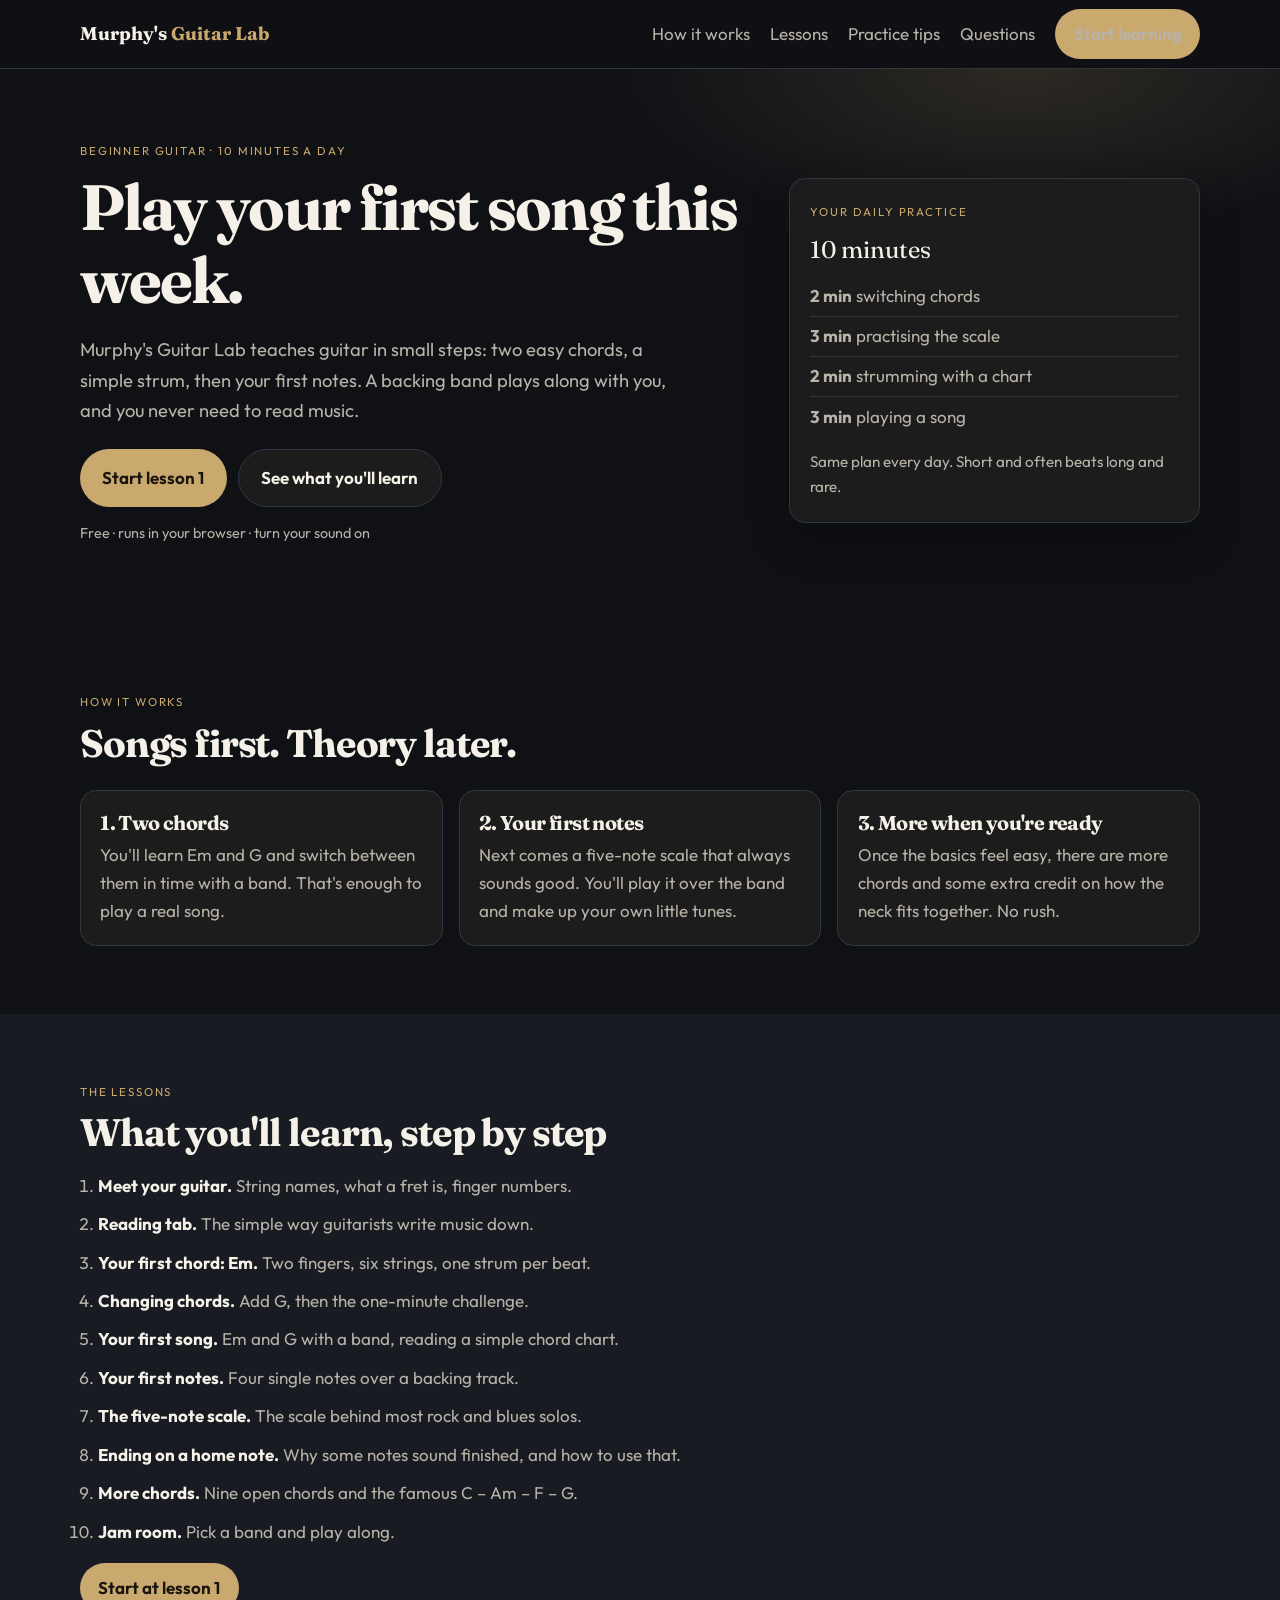
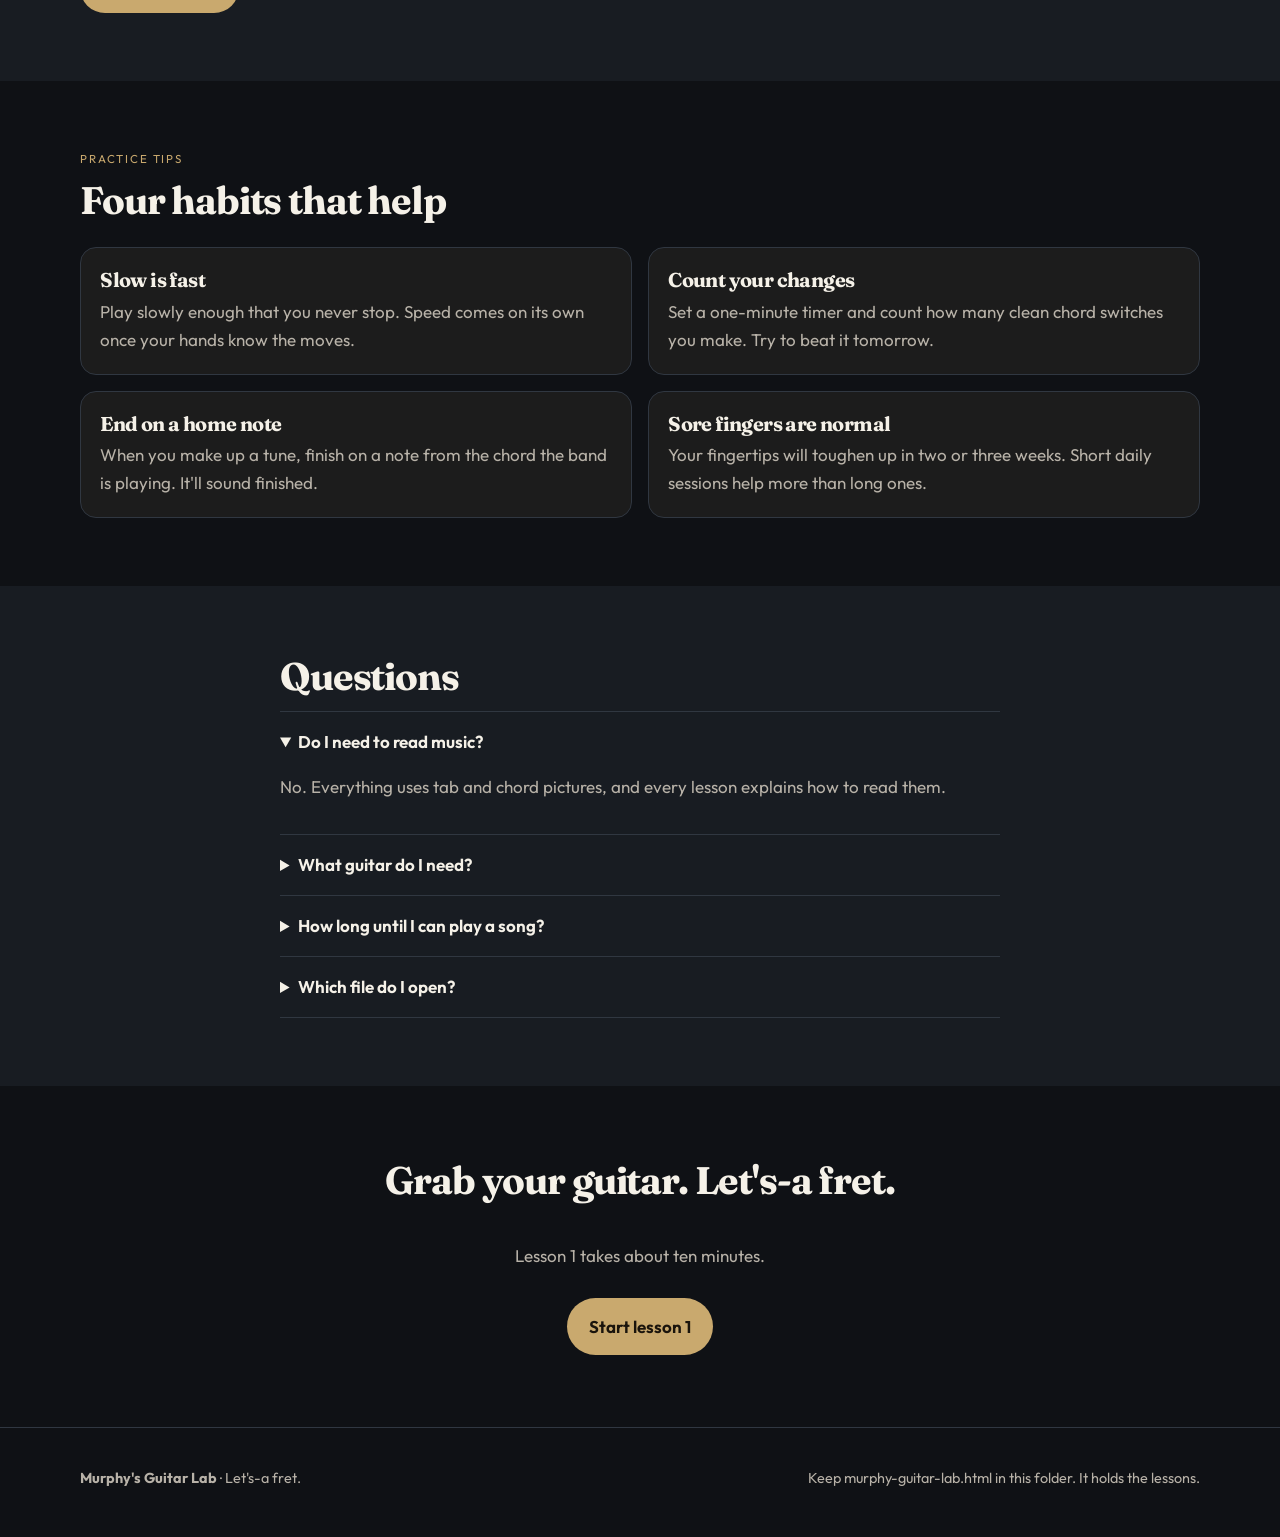
==== index.html @ 959994c8 "Rewrite lessons for beginners Plain-English lessons with steps and goals, word list, extra-credit pa" ====
<!DOCTYPE html>
<html lang="en">
<head>
  <meta charset="UTF-8">
  <meta name="viewport" content="width=device-width, initial-scale=1">
  <title>Murphy's Guitar Lab — Let's-a fret</title>
  <meta name="description" content="Beginner guitar lessons in small steps: two chords, your first song, then your first notes, with a backing band that plays along.">
  <link rel="preconnect" href="https://fonts.googleapis.com">
  <link rel="preconnect" href="https://fonts.gstatic.com" crossorigin>
  <link href="https://fonts.googleapis.com/css2?family=Fraunces:opsz,wght@9..144,560;9..144,700&family=Outfit:wght@400;520;650&display=swap" rel="stylesheet">
  <link rel="stylesheet" href="styles.css">
</head>
<body>
  <a class="skip" href="#main">Skip to content</a>
  <header class="site-header">
    <div class="wrap header-inner">
      <a class="logo" href="#top">Murphy's <span>Guitar Lab</span></a>
      <button class="nav-toggle" type="button" aria-expanded="false" aria-controls="site-nav">Menu</button>
      <nav id="site-nav" class="site-nav" aria-label="Primary">
        <a href="#method">How it works</a>
        <a href="#path">Lessons</a>
        <a href="#practice">Practice tips</a>
        <a href="#faq">Questions</a>
        <a class="btn btn-primary" href="murphy-guitar-lab.html">Start learning</a>
      </nav>
    </div>
  </header>
  <main id="main">
    <section class="hero" id="top">
      <div class="wrap hero-grid">
        <div>
          <p class="eyebrow">Beginner guitar · 10 minutes a day</p>
          <h1>Play your first song this week.</h1>
          <p class="lede">Murphy's Guitar Lab teaches guitar in small steps: two easy chords, a simple strum, then your first notes. A backing band plays along with you, and you never need to read music.</p>
          <div class="hero-actions">
            <a class="btn btn-primary btn-lg" href="murphy-guitar-lab.html">Start lesson 1</a>
            <a class="btn btn-secondary btn-lg" href="#path">See what you'll learn</a>
          </div>
          <p class="trust">Free · runs in your browser · turn your sound on</p>
        </div>
        <aside class="hero-card">
          <p class="eyebrow">Your daily practice</p>
          <p class="hero-card-title">10 minutes</p>
          <ul class="hero-list">
            <li><strong>2 min</strong> switching chords</li>
            <li><strong>3 min</strong> practising the scale</li>
            <li><strong>2 min</strong> strumming with a chart</li>
            <li><strong>3 min</strong> playing a song</li>
          </ul>
          <p>Same plan every day. Short and often beats long and rare.</p>
        </aside>
      </div>
    </section>

    <section class="section" id="method">
      <div class="wrap">
        <p class="eyebrow">How it works</p>
        <h2>Songs first. Theory later.</h2>
        <div class="cards three">
          <article class="card">
            <h3>1. Two chords</h3>
            <p>You'll learn Em and G and switch between them in time with a band. That's enough to play a real song.</p>
          </article>
          <article class="card">
            <h3>2. Your first notes</h3>
            <p>Next comes a five-note scale that always sounds good. You'll play it over the band and make up your own little tunes.</p>
          </article>
          <article class="card">
            <h3>3. More when you're ready</h3>
            <p>Once the basics feel easy, there are more chords and some extra credit on how the neck fits together. No rush.</p>
          </article>
        </div>
      </div>
    </section>

    <section class="section section-alt" id="path">
      <div class="wrap">
        <p class="eyebrow">The lessons</p>
        <h2>What you'll learn, step by step</h2>
        <ol class="track">
          <li><strong>Meet your guitar.</strong> String names, what a fret is, finger numbers.</li>
          <li><strong>Reading tab.</strong> The simple way guitarists write music down.</li>
          <li><strong>Your first chord: Em.</strong> Two fingers, six strings, one strum per beat.</li>
          <li><strong>Changing chords.</strong> Add G, then the one-minute challenge.</li>
          <li><strong>Your first song.</strong> Em and G with a band, reading a simple chord chart.</li>
          <li><strong>Your first notes.</strong> Four single notes over a backing track.</li>
          <li><strong>The five-note scale.</strong> The scale behind most rock and blues solos.</li>
          <li><strong>Ending on a home note.</strong> Why some notes sound finished, and how to use that.</li>
          <li><strong>More chords.</strong> Nine open chords and the famous C – Am – F – G.</li>
          <li><strong>Jam room.</strong> Pick a band and play along.</li>
        </ol>
        <a class="btn btn-primary" href="murphy-guitar-lab.html">Start at lesson 1</a>
      </div>
    </section>

    <section class="section" id="practice">
      <div class="wrap">
        <p class="eyebrow">Practice tips</p>
        <h2>Four habits that help</h2>
        <div class="cards two">
          <article class="card">
            <h3>Slow is fast</h3>
            <p>Play slowly enough that you never stop. Speed comes on its own once your hands know the moves.</p>
          </article>
          <article class="card">
            <h3>Count your changes</h3>
            <p>Set a one-minute timer and count how many clean chord switches you make. Try to beat it tomorrow.</p>
          </article>
          <article class="card">
            <h3>End on a home note</h3>
            <p>When you make up a tune, finish on a note from the chord the band is playing. It'll sound finished.</p>
          </article>
          <article class="card">
            <h3>Sore fingers are normal</h3>
            <p>Your fingertips will toughen up in two or three weeks. Short daily sessions help more than long ones.</p>
          </article>
        </div>
      </div>
    </section>

    <section class="section section-alt" id="faq">
      <div class="wrap narrow">
        <h2>Questions</h2>
        <div class="faq">
          <details open>
            <summary>Do I need to read music?</summary>
            <p>No. Everything uses tab and chord pictures, and every lesson explains how to read them.</p>
          </details>
          <details>
            <summary>What guitar do I need?</summary>
            <p>Any acoustic or electric guitar works. Just make sure it's in tune; a free tuner app on your phone is the easiest way.</p>
          </details>
          <details>
            <summary>How long until I can play a song?</summary>
            <p>Most people can play Em – G with the band (lesson 5) within a week of 10-minute practice.</p>
          </details>
          <details>
            <summary>Which file do I open?</summary>
            <p><strong>index.html</strong> is this page. <strong>murphy-guitar-lab.html</strong> has the lessons. Keep both in the same folder.</p>
          </details>
        </div>
      </div>
    </section>

    <section class="cta">
      <div class="wrap narrow cta-inner">
        <h2>Grab your guitar. Let's-a fret.</h2>
        <p>Lesson 1 takes about ten minutes.</p>
        <a class="btn btn-primary btn-lg" href="murphy-guitar-lab.html">Start lesson 1</a>
      </div>
    </section>
  </main>
  <footer class="site-footer">
    <div class="wrap footer-inner">
      <p><strong>Murphy's Guitar Lab</strong> · Let's-a fret.</p>
      <p>Keep murphy-guitar-lab.html in this folder. It holds the lessons.</p>
    </div>
  </footer>
  <script src="script.js" defer></script>
</body>
</html>
---- styles.css ----
/* Murphy's Guitar Lab — landing. Gold is reserved for action. */
:root {
  --bg: #0F1115;
  --surface: #1C1C1C;
  --surface-2: #181C22;
  --border: #303741;
  --text: #F5F1E8;
  --muted: #B8B2A8;
  --accent: #C9A96E;
  --accent-hover: #D4B67A;
  --success: #5CCB91;
  --radius: 16px;
  --wrap: 1120px;
  --font-display: Fraunces, Georgia, serif;
  --font-body: Outfit, system-ui, sans-serif;
}

*, *::before, *::after { box-sizing: border-box; }
html { scroll-behavior: smooth; }
body {
  margin: 0;
  background: var(--bg);
  color: var(--text);
  font-family: var(--font-body);
  font-size: 1.0625rem;
  line-height: 1.65;
}
img { max-width: 100%; }
.wrap { width: min(var(--wrap), calc(100% - 2rem)); margin-inline: auto; }
.narrow { width: min(720px, calc(100% - 2rem)); }

.skip {
  position: absolute; left: 1rem; top: -3rem;
  background: var(--accent); color: #1A140C; padding: .5rem 1rem; z-index: 100;
}
.skip:focus { top: 1rem; }

.site-header {
  position: sticky; top: 0; z-index: 20;
  background: color-mix(in srgb, var(--bg) 88%, transparent);
  backdrop-filter: blur(12px);
  border-bottom: 1px solid var(--border);
}
.header-inner { display: flex; align-items: center; justify-content: space-between; gap: 1rem; min-height: 4.25rem; }
.logo {
  font-family: var(--font-display); font-weight: 700; color: var(--text);
  text-decoration: none; font-size: 1.15rem;
}
.logo span { color: var(--accent); }

.site-nav { display: flex; align-items: center; gap: 1.25rem; }
.site-nav a { color: var(--muted); text-decoration: none; }
.site-nav a:hover { color: var(--text); }
.nav-toggle { display: none; }

.btn {
  display: inline-flex; align-items: center; justify-content: center;
  padding: .7rem 1.15rem; border-radius: 999px; font-weight: 650;
  text-decoration: none; border: 0; cursor: pointer;
}
.btn-primary { background: var(--accent); color: #1A140C; }
.btn-primary:hover, .btn-primary:focus-visible { background: var(--accent-hover); }
.btn-secondary { background: var(--surface); color: var(--text); border: 1px solid var(--border); }
.btn-secondary:hover { border-color: var(--accent); }
.btn-lg { padding: .9rem 1.4rem; }
:focus-visible { outline: 2px solid var(--accent); outline-offset: 3px; }

.eyebrow {
  font-size: .72rem; letter-spacing: .16em; text-transform: uppercase;
  color: var(--accent); margin: 0 0 .6rem;
}
h1, h2, h3 { font-family: var(--font-display); letter-spacing: -.03em; line-height: 1.15; }
h1 { font-size: clamp(2.4rem, 5vw, 4.1rem); margin: 0 0 .75rem; }
h2 { font-size: clamp(1.8rem, 3vw, 2.6rem); margin: 0 0 .75rem; }
h3 { font-size: 1.25rem; margin: 0 0 .4rem; }
.lede, .section-lede { color: var(--muted); font-size: 1.15rem; max-width: 38rem; }
.trust { color: var(--muted); font-size: .9rem; }

.hero {
  padding: 4.5rem 0 4rem;
  background:
    radial-gradient(700px 280px at 80% 0%, color-mix(in srgb, var(--accent) 16%, transparent), transparent 60%);
}
.hero-grid { display: grid; grid-template-columns: 1.3fr .8fr; gap: 2.5rem; align-items: center; }
.hero-actions { display: flex; flex-wrap: wrap; gap: .7rem; margin: 1.4rem 0 .8rem; }
.hero-card {
  background: var(--surface); border: 1px solid var(--border); border-radius: var(--radius);
  padding: 1.4rem 1.3rem; box-shadow: 0 18px 40px rgb(0 0 0 / .28);
}
.hero-card-title { font-family: var(--font-display); font-size: 1.5rem; margin: 0 0 .35rem; }
.hero-list { list-style: none; padding: 0; margin: .4rem 0 .8rem; color: var(--muted); }
.hero-list li { padding: .35rem 0; border-bottom: 1px solid var(--border); }
.hero-list li:last-child { border-bottom: 0; }
.hero-card p:last-child { color: var(--muted); font-size: .95rem; margin: 0; }

.section { padding: 4.25rem 0; }
.section-alt { background: var(--surface-2); }
.cards { display: grid; gap: 1rem; margin-top: 1.6rem; }
.cards.three { grid-template-columns: repeat(3, 1fr); }
.cards.two { grid-template-columns: repeat(2, 1fr); }
.card {
  background: var(--surface); border: 1px solid var(--border); border-radius: var(--radius);
  padding: 1.25rem 1.2rem;
}
.card p { color: var(--muted); margin: 0; }
.card strong { color: var(--text); }

.track { padding-left: 1.1rem; color: var(--muted); }
.track li { margin: .65rem 0; }
.track strong { color: var(--text); }

.faq details {
  border-top: 1px solid var(--border); padding: 1rem 0;
}
.faq details:last-child { border-bottom: 1px solid var(--border); }
.faq summary { cursor: pointer; font-weight: 650; }
.faq p { color: var(--muted); }

.cta { padding: 4.5rem 0; text-align: center; }
.cta-inner { display: grid; justify-items: center; gap: .7rem; }
.cta p { color: var(--muted); }

.site-footer { border-top: 1px solid var(--border); padding: 1.5rem 0 2rem; color: var(--muted); font-size: .9rem; }
.footer-inner { display: flex; justify-content: space-between; gap: 1rem; flex-wrap: wrap; }

@media (max-width: 860px) {
  .hero-grid, .cards.three, .cards.two { grid-template-columns: 1fr; }
  .nav-toggle {
    display: inline-flex; background: var(--surface); color: var(--text);
    border: 1px solid var(--border); border-radius: 999px; padding: .45rem .8rem;
  }
  .site-nav {
    display: none; position: absolute; inset: 4.25rem 1rem auto;
    background: var(--surface); border: 1px solid var(--border); border-radius: var(--radius);
    flex-direction: column; align-items: flex-start; padding: 1rem;
  }
  .site-nav.open { display: flex; }
}

@media (prefers-reduced-motion: reduce) {
  html { scroll-behavior: auto; }
  * { animation: none !important; transition: none !important; }
}
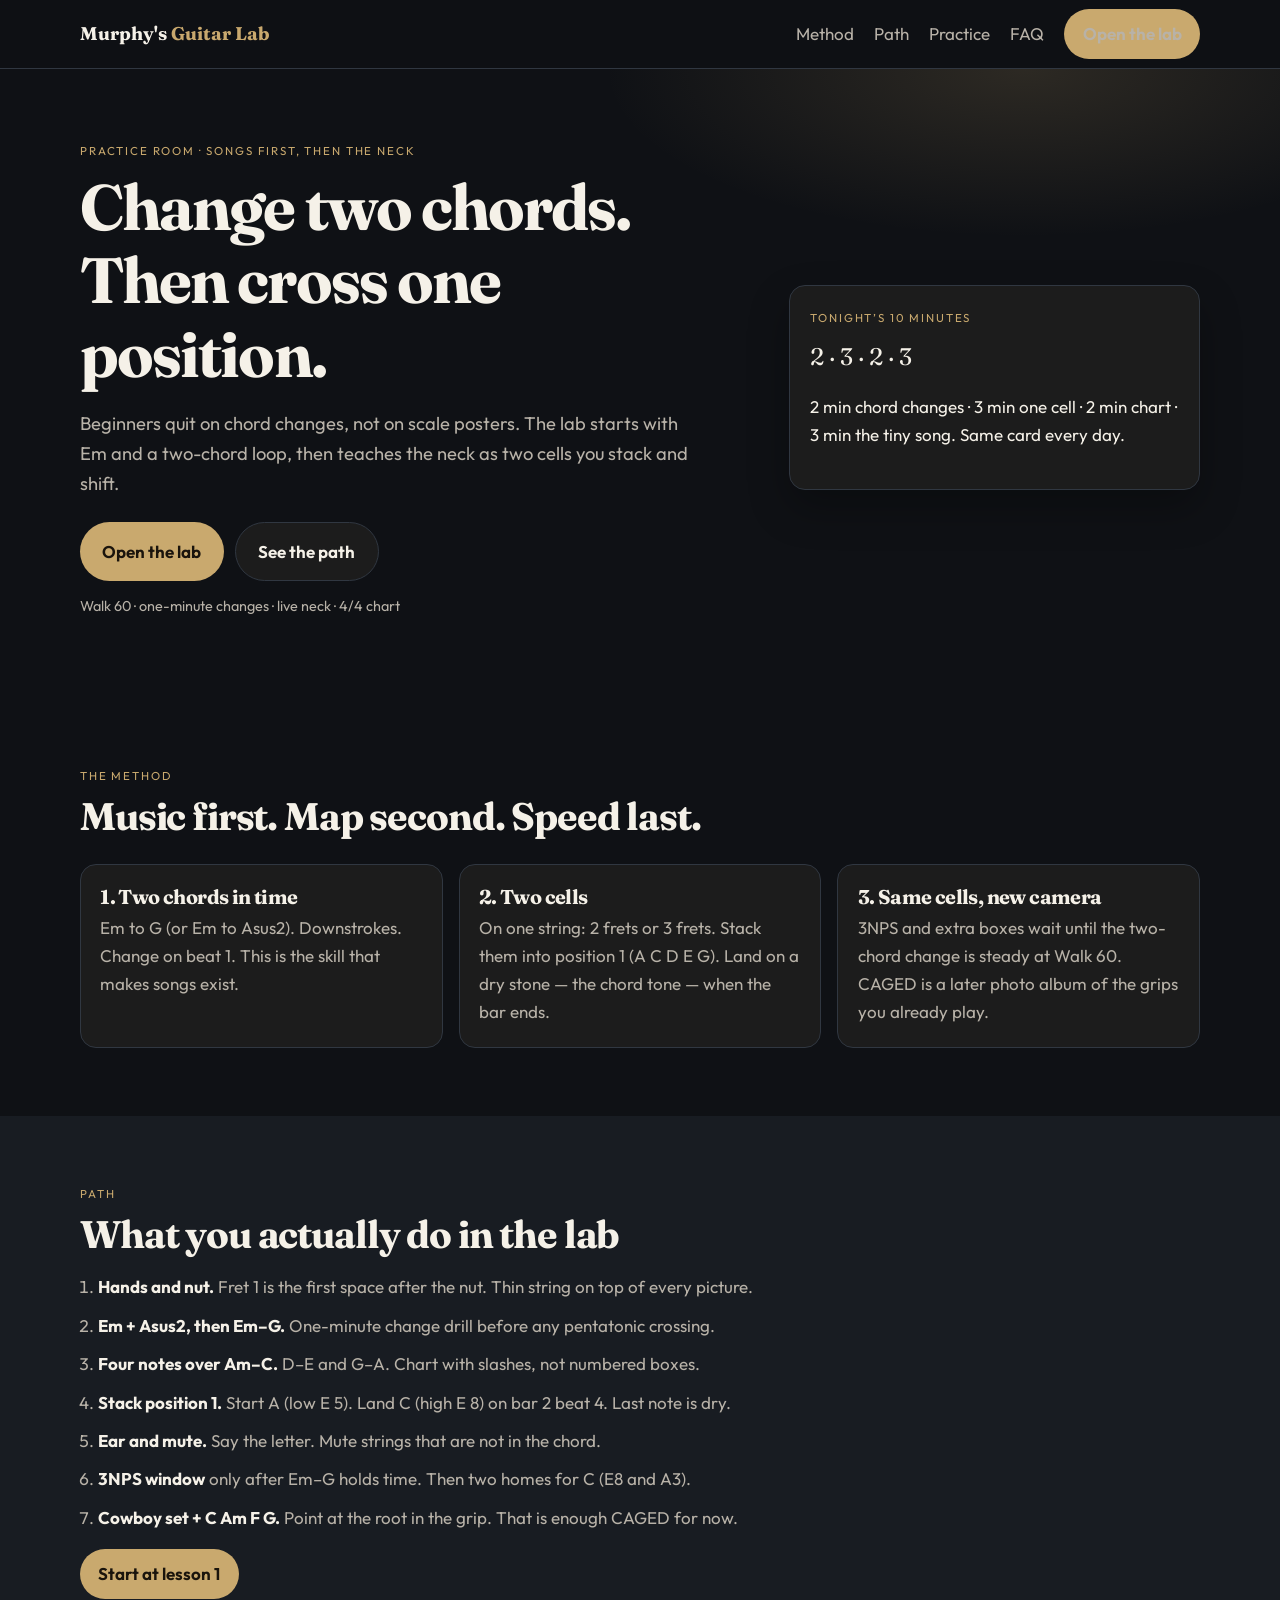
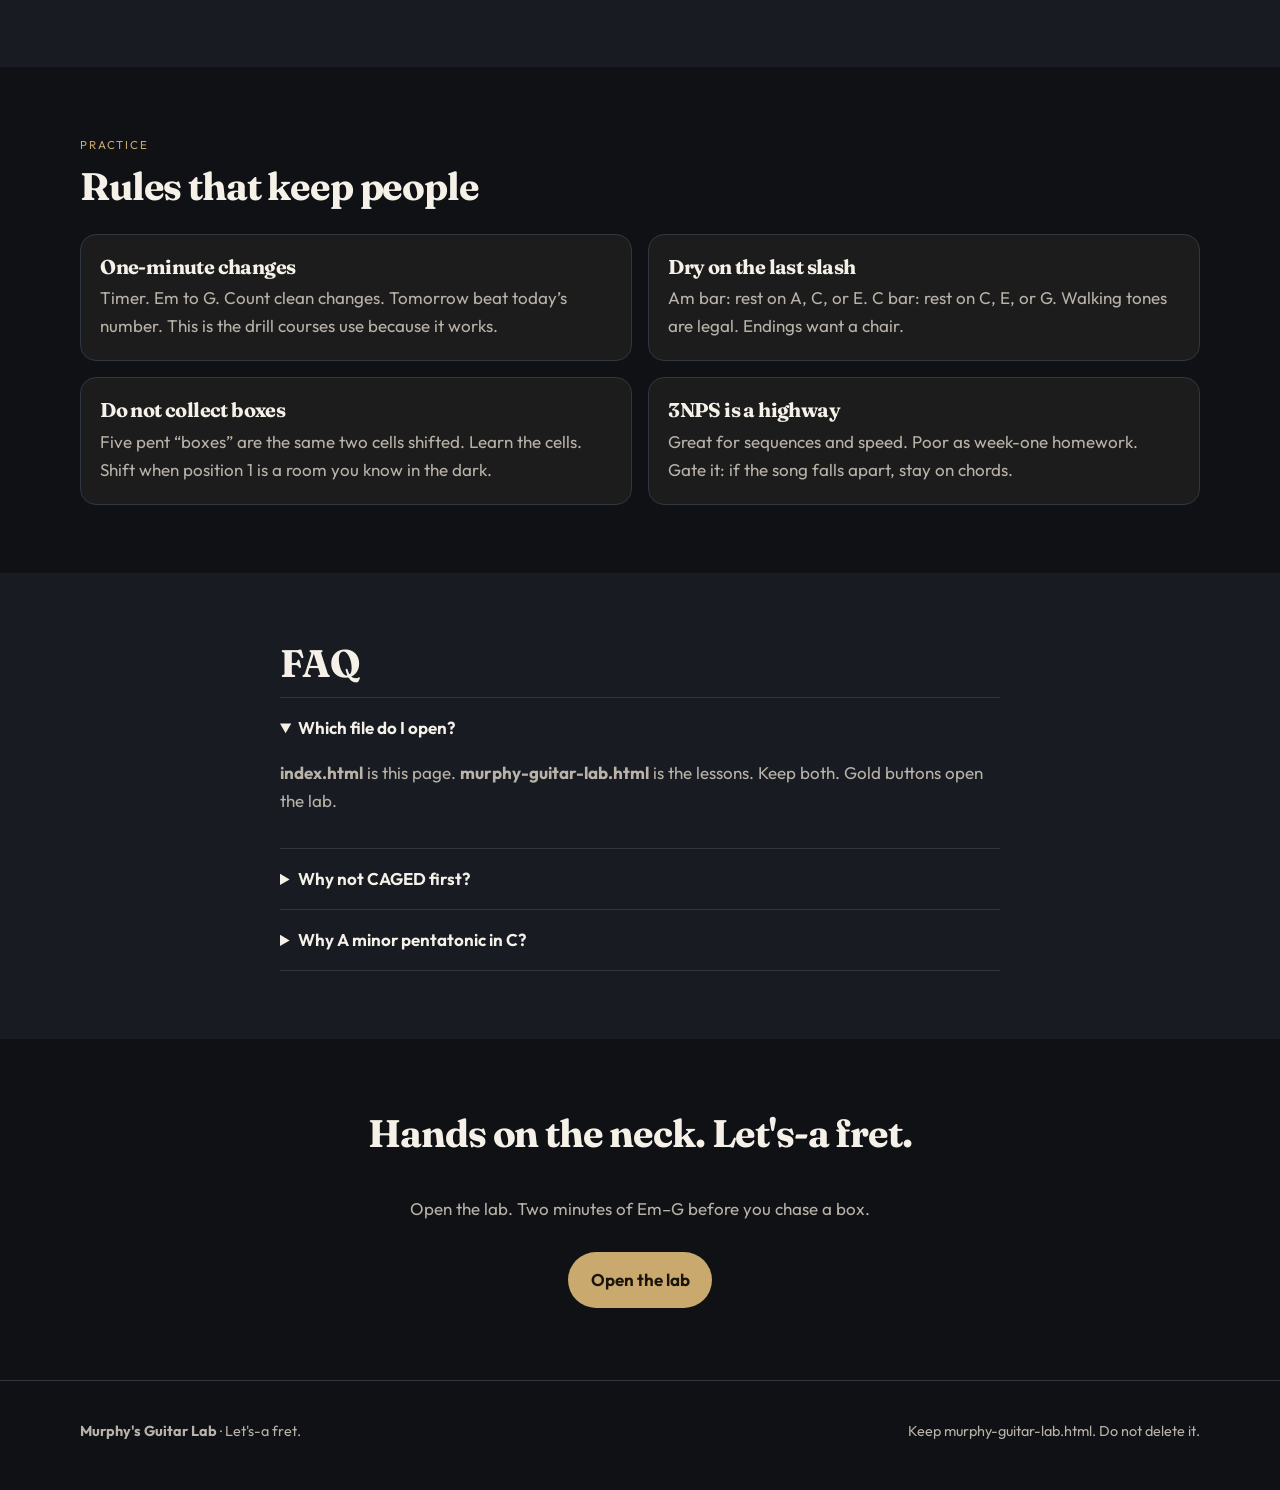
==== commit 47057032: "Original lesson (made with Grok) Co-Authored-By: Claude Opus 5.5 <noreply@anthropic.com>" ====
--- a/index.html
+++ b/index.html
@@ -4,7 +4,7 @@
   <meta charset="UTF-8">
   <meta name="viewport" content="width=device-width, initial-scale=1">
   <title>Murphy's Guitar Lab — Let's-a fret</title>
-  <meta name="description" content="Beginner guitar lessons in small steps: two chords, your first song, then your first notes, with a backing band that plays along.">
+  <meta name="description" content="Learn guitar with songs first, then cells, then the neck. Murphy's Guitar Lab.">
   <link rel="preconnect" href="https://fonts.googleapis.com">
   <link rel="preconnect" href="https://fonts.gstatic.com" crossorigin>
   <link href="https://fonts.googleapis.com/css2?family=Fraunces:opsz,wght@9..144,560;9..144,700&family=Outfit:wght@400;520;650&display=swap" rel="stylesheet">
@@ -17,11 +17,11 @@
       <a class="logo" href="#top">Murphy's <span>Guitar Lab</span></a>
       <button class="nav-toggle" type="button" aria-expanded="false" aria-controls="site-nav">Menu</button>
       <nav id="site-nav" class="site-nav" aria-label="Primary">
-        <a href="#method">How it works</a>
-        <a href="#path">Lessons</a>
-        <a href="#practice">Practice tips</a>
-        <a href="#faq">Questions</a>
-        <a class="btn btn-primary" href="murphy-guitar-lab.html">Start learning</a>
+        <a href="#method">Method</a>
+        <a href="#path">Path</a>
+        <a href="#practice">Practice</a>
+        <a href="#faq">FAQ</a>
+        <a class="btn btn-primary" href="murphy-guitar-lab.html">Open the lab</a>
       </nav>
     </div>
   </header>
@@ -29,45 +29,39 @@
     <section class="hero" id="top">
       <div class="wrap hero-grid">
         <div>
-          <p class="eyebrow">Beginner guitar · 10 minutes a day</p>
-          <h1>Play your first song this week.</h1>
-          <p class="lede">Murphy's Guitar Lab teaches guitar in small steps: two easy chords, a simple strum, then your first notes. A backing band plays along with you, and you never need to read music.</p>
+          <p class="eyebrow">Practice room · songs first, then the neck</p>
+          <h1>Change two chords. Then cross one position.</h1>
+          <p class="lede">Beginners quit on chord changes, not on scale posters. The lab starts with Em and a two-chord loop, then teaches the neck as two cells you stack and shift.</p>
           <div class="hero-actions">
-            <a class="btn btn-primary btn-lg" href="murphy-guitar-lab.html">Start lesson 1</a>
-            <a class="btn btn-secondary btn-lg" href="#path">See what you'll learn</a>
+            <a class="btn btn-primary btn-lg" href="murphy-guitar-lab.html">Open the lab</a>
+            <a class="btn btn-secondary btn-lg" href="#path">See the path</a>
           </div>
-          <p class="trust">Free · runs in your browser · turn your sound on</p>
+          <p class="trust">Walk 60 · one-minute changes · live neck · 4/4 chart</p>
         </div>
         <aside class="hero-card">
-          <p class="eyebrow">Your daily practice</p>
-          <p class="hero-card-title">10 minutes</p>
-          <ul class="hero-list">
-            <li><strong>2 min</strong> switching chords</li>
-            <li><strong>3 min</strong> practising the scale</li>
-            <li><strong>2 min</strong> strumming with a chart</li>
-            <li><strong>3 min</strong> playing a song</li>
-          </ul>
-          <p>Same plan every day. Short and often beats long and rare.</p>
+          <p class="eyebrow">Tonight’s 10 minutes</p>
+          <p class="hero-card-title">2 · 3 · 2 · 3</p>
+          <p>2 min chord changes · 3 min one cell · 2 min chart · 3 min the tiny song. Same card every day.</p>
         </aside>
       </div>
     </section>
 
     <section class="section" id="method">
       <div class="wrap">
-        <p class="eyebrow">How it works</p>
-        <h2>Songs first. Theory later.</h2>
+        <p class="eyebrow">The method</p>
+        <h2>Music first. Map second. Speed last.</h2>
         <div class="cards three">
           <article class="card">
-            <h3>1. Two chords</h3>
-            <p>You'll learn Em and G and switch between them in time with a band. That's enough to play a real song.</p>
+            <h3>1. Two chords in time</h3>
+            <p>Em to G (or Em to Asus2). Downstrokes. Change on beat 1. This is the skill that makes songs exist.</p>
           </article>
           <article class="card">
-            <h3>2. Your first notes</h3>
-            <p>Next comes a five-note scale that always sounds good. You'll play it over the band and make up your own little tunes.</p>
+            <h3>2. Two cells</h3>
+            <p>On one string: 2 frets or 3 frets. Stack them into position 1 (A C D E G). Land on a dry stone — the chord tone — when the bar ends.</p>
           </article>
           <article class="card">
-            <h3>3. More when you're ready</h3>
-            <p>Once the basics feel easy, there are more chords and some extra credit on how the neck fits together. No rush.</p>
+            <h3>3. Same cells, new camera</h3>
+            <p>3NPS and extra boxes wait until the two-chord change is steady at Walk 60. CAGED is a later photo album of the grips you already play.</p>
           </article>
         </div>
       </div>
@@ -75,19 +69,16 @@
 
     <section class="section section-alt" id="path">
       <div class="wrap">
-        <p class="eyebrow">The lessons</p>
-        <h2>What you'll learn, step by step</h2>
+        <p class="eyebrow">Path</p>
+        <h2>What you actually do in the lab</h2>
         <ol class="track">
-          <li><strong>Meet your guitar.</strong> String names, what a fret is, finger numbers.</li>
-          <li><strong>Reading tab.</strong> The simple way guitarists write music down.</li>
-          <li><strong>Your first chord: Em.</strong> Two fingers, six strings, one strum per beat.</li>
-          <li><strong>Changing chords.</strong> Add G, then the one-minute challenge.</li>
-          <li><strong>Your first song.</strong> Em and G with a band, reading a simple chord chart.</li>
-          <li><strong>Your first notes.</strong> Four single notes over a backing track.</li>
-          <li><strong>The five-note scale.</strong> The scale behind most rock and blues solos.</li>
-          <li><strong>Ending on a home note.</strong> Why some notes sound finished, and how to use that.</li>
-          <li><strong>More chords.</strong> Nine open chords and the famous C – Am – F – G.</li>
-          <li><strong>Jam room.</strong> Pick a band and play along.</li>
+          <li><strong>Hands and nut.</strong> Fret 1 is the first space after the nut. Thin string on top of every picture.</li>
+          <li><strong>Em + Asus2, then Em–G.</strong> One-minute change drill before any pentatonic crossing.</li>
+          <li><strong>Four notes over Am–C.</strong> D–E and G–A. Chart with slashes, not numbered boxes.</li>
+          <li><strong>Stack position 1.</strong> Start A (low E 5). Land C (high E 8) on bar 2 beat 4. Last note is dry.</li>
+          <li><strong>Ear and mute.</strong> Say the letter. Mute strings that are not in the chord.</li>
+          <li><strong>3NPS window</strong> only after Em–G holds time. Then two homes for C (E8 and A3).</li>
+          <li><strong>Cowboy set + C Am F G.</strong> Point at the root in the grip. That is enough CAGED for now.</li>
         </ol>
         <a class="btn btn-primary" href="murphy-guitar-lab.html">Start at lesson 1</a>
       </div>
@@ -95,24 +86,24 @@
 
     <section class="section" id="practice">
       <div class="wrap">
-        <p class="eyebrow">Practice tips</p>
-        <h2>Four habits that help</h2>
+        <p class="eyebrow">Practice</p>
+        <h2>Rules that keep people</h2>
         <div class="cards two">
           <article class="card">
-            <h3>Slow is fast</h3>
-            <p>Play slowly enough that you never stop. Speed comes on its own once your hands know the moves.</p>
+            <h3>One-minute changes</h3>
+            <p>Timer. Em to G. Count clean changes. Tomorrow beat today’s number. This is the drill courses use because it works.</p>
           </article>
           <article class="card">
-            <h3>Count your changes</h3>
-            <p>Set a one-minute timer and count how many clean chord switches you make. Try to beat it tomorrow.</p>
+            <h3>Dry on the last slash</h3>
+            <p>Am bar: rest on A, C, or E. C bar: rest on C, E, or G. Walking tones are legal. Endings want a chair.</p>
           </article>
           <article class="card">
-            <h3>End on a home note</h3>
-            <p>When you make up a tune, finish on a note from the chord the band is playing. It'll sound finished.</p>
+            <h3>Do not collect boxes</h3>
+            <p>Five pent “boxes” are the same two cells shifted. Learn the cells. Shift when position 1 is a room you know in the dark.</p>
           </article>
           <article class="card">
-            <h3>Sore fingers are normal</h3>
-            <p>Your fingertips will toughen up in two or three weeks. Short daily sessions help more than long ones.</p>
+            <h3>3NPS is a highway</h3>
+            <p>Great for sequences and speed. Poor as week-one homework. Gate it: if the song falls apart, stay on chords.</p>
           </article>
         </div>
       </div>
@@ -120,23 +111,19 @@
 
     <section class="section section-alt" id="faq">
       <div class="wrap narrow">
-        <h2>Questions</h2>
+        <h2>FAQ</h2>
         <div class="faq">
           <details open>
-            <summary>Do I need to read music?</summary>
-            <p>No. Everything uses tab and chord pictures, and every lesson explains how to read them.</p>
+            <summary>Which file do I open?</summary>
+            <p><strong>index.html</strong> is this page. <strong>murphy-guitar-lab.html</strong> is the lessons. Keep both. Gold buttons open the lab.</p>
           </details>
           <details>
-            <summary>What guitar do I need?</summary>
-            <p>Any acoustic or electric guitar works. Just make sure it's in tune; a free tuner app on your phone is the easiest way.</p>
+            <summary>Why not CAGED first?</summary>
+            <p>CAGED is five photos of chords. You need two chords in time first. We point at roots inside cowboy grips, then hang the full album later.</p>
           </details>
           <details>
-            <summary>How long until I can play a song?</summary>
-            <p>Most people can play Em – G with the band (lesson 5) within a week of 10-minute practice.</p>
-          </details>
-          <details>
-            <summary>Which file do I open?</summary>
-            <p><strong>index.html</strong> is this page. <strong>murphy-guitar-lab.html</strong> has the lessons. Keep both in the same folder.</p>
+            <summary>Why A minor pentatonic in C?</summary>
+            <p>Same five letters as C major pentatonic. No sharps. One stack, two names.</p>
           </details>
         </div>
       </div>
@@ -144,16 +131,16 @@
 
     <section class="cta">
       <div class="wrap narrow cta-inner">
-        <h2>Grab your guitar. Let's-a fret.</h2>
-        <p>Lesson 1 takes about ten minutes.</p>
-        <a class="btn btn-primary btn-lg" href="murphy-guitar-lab.html">Start lesson 1</a>
+        <h2>Hands on the neck. Let's-a fret.</h2>
+        <p>Open the lab. Two minutes of Em–G before you chase a box.</p>
+        <a class="btn btn-primary btn-lg" href="murphy-guitar-lab.html">Open the lab</a>
       </div>
     </section>
   </main>
   <footer class="site-footer">
     <div class="wrap footer-inner">
       <p><strong>Murphy's Guitar Lab</strong> · Let's-a fret.</p>
-      <p>Keep murphy-guitar-lab.html in this folder. It holds the lessons.</p>
+      <p>Keep murphy-guitar-lab.html. Do not delete it.</p>
     </div>
   </footer>
   <script src="script.js" defer></script>
--- a/styles.css
+++ b/styles.css
@@ -88,10 +88,6 @@
   padding: 1.4rem 1.3rem; box-shadow: 0 18px 40px rgb(0 0 0 / .28);
 }
 .hero-card-title { font-family: var(--font-display); font-size: 1.5rem; margin: 0 0 .35rem; }
-.hero-list { list-style: none; padding: 0; margin: .4rem 0 .8rem; color: var(--muted); }
-.hero-list li { padding: .35rem 0; border-bottom: 1px solid var(--border); }
-.hero-list li:last-child { border-bottom: 0; }
-.hero-card p:last-child { color: var(--muted); font-size: .95rem; margin: 0; }
 
 .section { padding: 4.25rem 0; }
 .section-alt { background: var(--surface-2); }
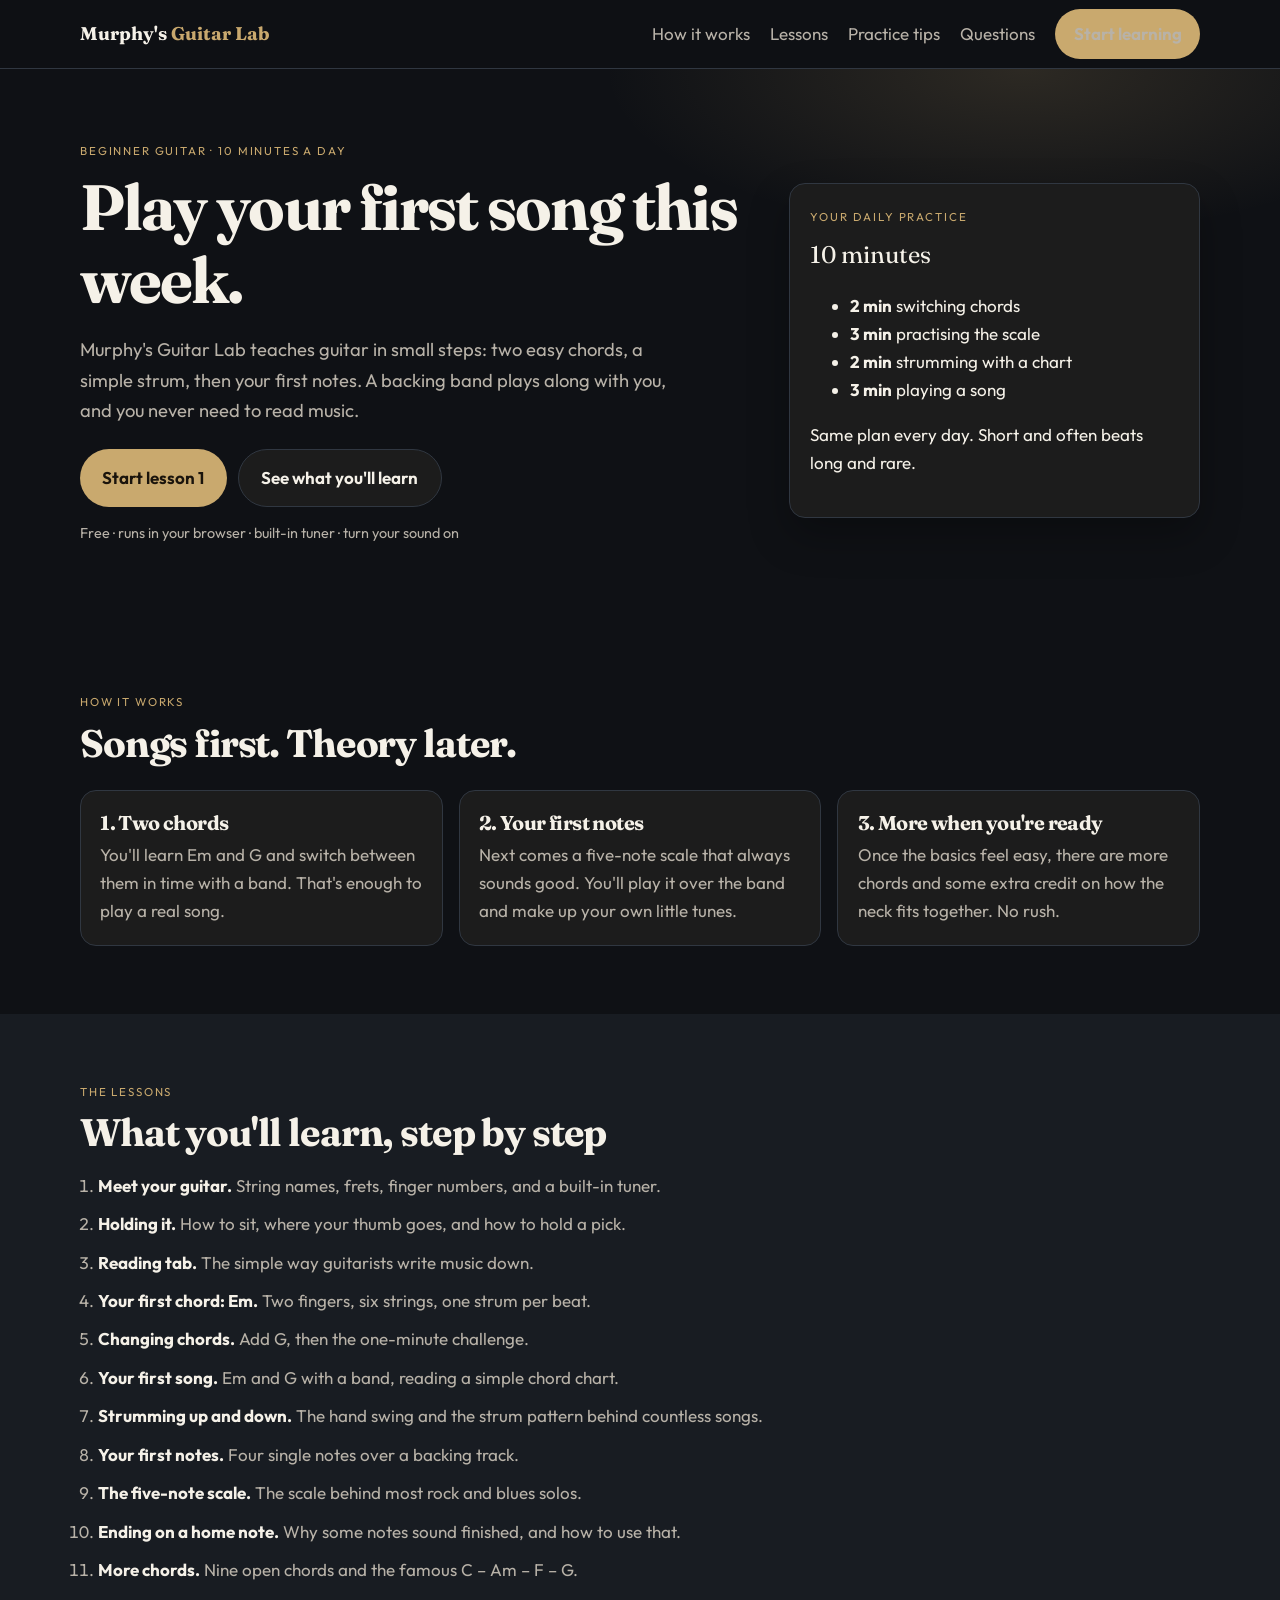
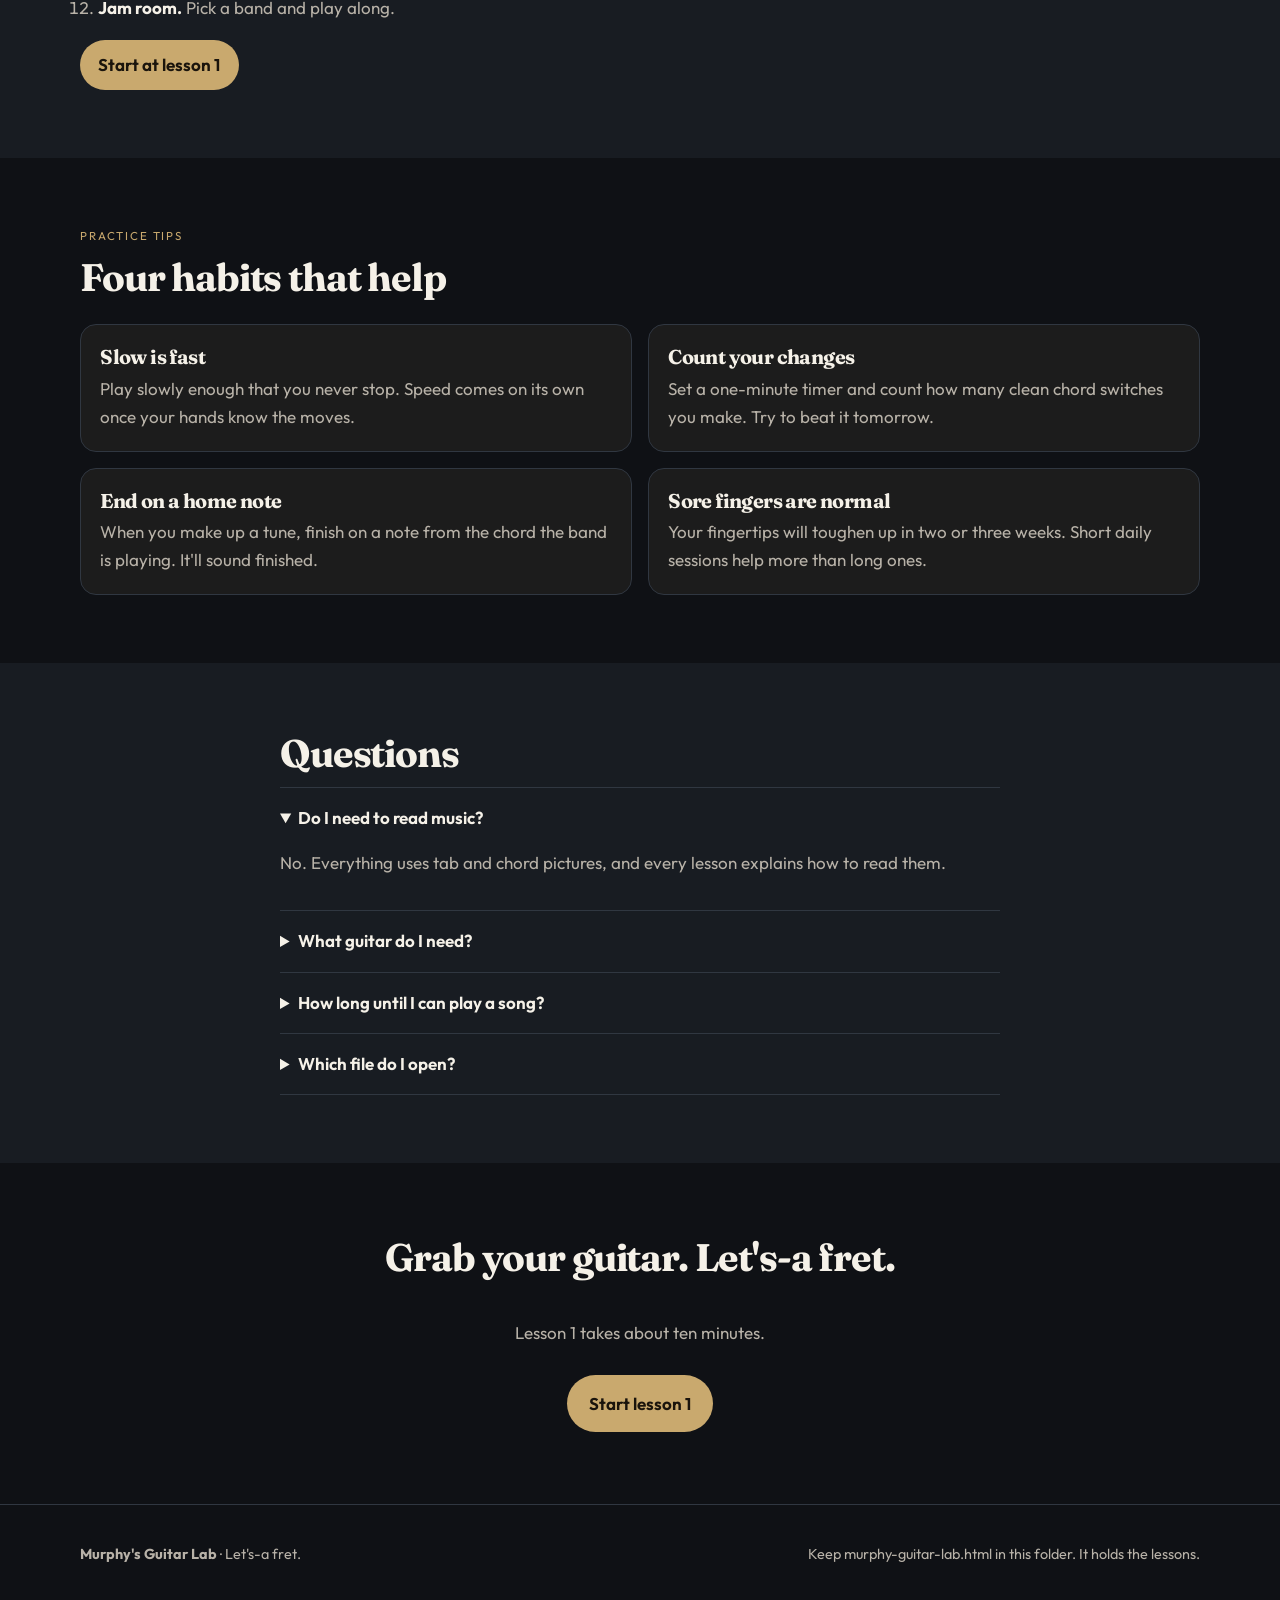
==== commit d195fb62: "Add guitar sound, tuner, holding and strumming lessons - Plucked-string (Karplus-Strong) sound repla" ====
--- a/index.html
+++ b/index.html
@@ -4,7 +4,7 @@
   <meta charset="UTF-8">
   <meta name="viewport" content="width=device-width, initial-scale=1">
   <title>Murphy's Guitar Lab — Let's-a fret</title>
-  <meta name="description" content="Learn guitar with songs first, then cells, then the neck. Murphy's Guitar Lab.">
+  <meta name="description" content="Beginner guitar lessons in small steps: two chords, your first song, then your first notes, with a backing band that plays along.">
   <link rel="preconnect" href="https://fonts.googleapis.com">
   <link rel="preconnect" href="https://fonts.gstatic.com" crossorigin>
   <link href="https://fonts.googleapis.com/css2?family=Fraunces:opsz,wght@9..144,560;9..144,700&family=Outfit:wght@400;520;650&display=swap" rel="stylesheet">
@@ -17,11 +17,11 @@
       <a class="logo" href="#top">Murphy's <span>Guitar Lab</span></a>
       <button class="nav-toggle" type="button" aria-expanded="false" aria-controls="site-nav">Menu</button>
       <nav id="site-nav" class="site-nav" aria-label="Primary">
-        <a href="#method">Method</a>
-        <a href="#path">Path</a>
-        <a href="#practice">Practice</a>
-        <a href="#faq">FAQ</a>
-        <a class="btn btn-primary" href="murphy-guitar-lab.html">Open the lab</a>
+        <a href="#method">How it works</a>
+        <a href="#path">Lessons</a>
+        <a href="#practice">Practice tips</a>
+        <a href="#faq">Questions</a>
+        <a class="btn btn-primary" href="murphy-guitar-lab.html">Start learning</a>
       </nav>
     </div>
   </header>
@@ -29,39 +29,45 @@
     <section class="hero" id="top">
       <div class="wrap hero-grid">
         <div>
-          <p class="eyebrow">Practice room · songs first, then the neck</p>
-          <h1>Change two chords. Then cross one position.</h1>
-          <p class="lede">Beginners quit on chord changes, not on scale posters. The lab starts with Em and a two-chord loop, then teaches the neck as two cells you stack and shift.</p>
+          <p class="eyebrow">Beginner guitar · 10 minutes a day</p>
+          <h1>Play your first song this week.</h1>
+          <p class="lede">Murphy's Guitar Lab teaches guitar in small steps: two easy chords, a simple strum, then your first notes. A backing band plays along with you, and you never need to read music.</p>
           <div class="hero-actions">
-            <a class="btn btn-primary btn-lg" href="murphy-guitar-lab.html">Open the lab</a>
-            <a class="btn btn-secondary btn-lg" href="#path">See the path</a>
+            <a class="btn btn-primary btn-lg" href="murphy-guitar-lab.html">Start lesson 1</a>
+            <a class="btn btn-secondary btn-lg" href="#path">See what you'll learn</a>
           </div>
-          <p class="trust">Walk 60 · one-minute changes · live neck · 4/4 chart</p>
+          <p class="trust">Free · runs in your browser · built-in tuner · turn your sound on</p>
         </div>
         <aside class="hero-card">
-          <p class="eyebrow">Tonight’s 10 minutes</p>
-          <p class="hero-card-title">2 · 3 · 2 · 3</p>
-          <p>2 min chord changes · 3 min one cell · 2 min chart · 3 min the tiny song. Same card every day.</p>
+          <p class="eyebrow">Your daily practice</p>
+          <p class="hero-card-title">10 minutes</p>
+          <ul class="hero-list">
+            <li><strong>2 min</strong> switching chords</li>
+            <li><strong>3 min</strong> practising the scale</li>
+            <li><strong>2 min</strong> strumming with a chart</li>
+            <li><strong>3 min</strong> playing a song</li>
+          </ul>
+          <p>Same plan every day. Short and often beats long and rare.</p>
         </aside>
       </div>
     </section>
 
     <section class="section" id="method">
       <div class="wrap">
-        <p class="eyebrow">The method</p>
-        <h2>Music first. Map second. Speed last.</h2>
+        <p class="eyebrow">How it works</p>
+        <h2>Songs first. Theory later.</h2>
         <div class="cards three">
           <article class="card">
-            <h3>1. Two chords in time</h3>
-            <p>Em to G (or Em to Asus2). Downstrokes. Change on beat 1. This is the skill that makes songs exist.</p>
+            <h3>1. Two chords</h3>
+            <p>You'll learn Em and G and switch between them in time with a band. That's enough to play a real song.</p>
           </article>
           <article class="card">
-            <h3>2. Two cells</h3>
-            <p>On one string: 2 frets or 3 frets. Stack them into position 1 (A C D E G). Land on a dry stone — the chord tone — when the bar ends.</p>
+            <h3>2. Your first notes</h3>
+            <p>Next comes a five-note scale that always sounds good. You'll play it over the band and make up your own little tunes.</p>
           </article>
           <article class="card">
-            <h3>3. Same cells, new camera</h3>
-            <p>3NPS and extra boxes wait until the two-chord change is steady at Walk 60. CAGED is a later photo album of the grips you already play.</p>
+            <h3>3. More when you're ready</h3>
+            <p>Once the basics feel easy, there are more chords and some extra credit on how the neck fits together. No rush.</p>
           </article>
         </div>
       </div>
@@ -69,16 +75,21 @@
 
     <section class="section section-alt" id="path">
       <div class="wrap">
-        <p class="eyebrow">Path</p>
-        <h2>What you actually do in the lab</h2>
+        <p class="eyebrow">The lessons</p>
+        <h2>What you'll learn, step by step</h2>
         <ol class="track">
-          <li><strong>Hands and nut.</strong> Fret 1 is the first space after the nut. Thin string on top of every picture.</li>
-          <li><strong>Em + Asus2, then Em–G.</strong> One-minute change drill before any pentatonic crossing.</li>
-          <li><strong>Four notes over Am–C.</strong> D–E and G–A. Chart with slashes, not numbered boxes.</li>
-          <li><strong>Stack position 1.</strong> Start A (low E 5). Land C (high E 8) on bar 2 beat 4. Last note is dry.</li>
-          <li><strong>Ear and mute.</strong> Say the letter. Mute strings that are not in the chord.</li>
-          <li><strong>3NPS window</strong> only after Em–G holds time. Then two homes for C (E8 and A3).</li>
-          <li><strong>Cowboy set + C Am F G.</strong> Point at the root in the grip. That is enough CAGED for now.</li>
+          <li><strong>Meet your guitar.</strong> String names, frets, finger numbers, and a built-in tuner.</li>
+          <li><strong>Holding it.</strong> How to sit, where your thumb goes, and how to hold a pick.</li>
+          <li><strong>Reading tab.</strong> The simple way guitarists write music down.</li>
+          <li><strong>Your first chord: Em.</strong> Two fingers, six strings, one strum per beat.</li>
+          <li><strong>Changing chords.</strong> Add G, then the one-minute challenge.</li>
+          <li><strong>Your first song.</strong> Em and G with a band, reading a simple chord chart.</li>
+          <li><strong>Strumming up and down.</strong> The hand swing and the strum pattern behind countless songs.</li>
+          <li><strong>Your first notes.</strong> Four single notes over a backing track.</li>
+          <li><strong>The five-note scale.</strong> The scale behind most rock and blues solos.</li>
+          <li><strong>Ending on a home note.</strong> Why some notes sound finished, and how to use that.</li>
+          <li><strong>More chords.</strong> Nine open chords and the famous C – Am – F – G.</li>
+          <li><strong>Jam room.</strong> Pick a band and play along.</li>
         </ol>
         <a class="btn btn-primary" href="murphy-guitar-lab.html">Start at lesson 1</a>
       </div>
@@ -86,24 +97,24 @@
 
     <section class="section" id="practice">
       <div class="wrap">
-        <p class="eyebrow">Practice</p>
-        <h2>Rules that keep people</h2>
+        <p class="eyebrow">Practice tips</p>
+        <h2>Four habits that help</h2>
         <div class="cards two">
           <article class="card">
-            <h3>One-minute changes</h3>
-            <p>Timer. Em to G. Count clean changes. Tomorrow beat today’s number. This is the drill courses use because it works.</p>
+            <h3>Slow is fast</h3>
+            <p>Play slowly enough that you never stop. Speed comes on its own once your hands know the moves.</p>
           </article>
           <article class="card">
-            <h3>Dry on the last slash</h3>
-            <p>Am bar: rest on A, C, or E. C bar: rest on C, E, or G. Walking tones are legal. Endings want a chair.</p>
+            <h3>Count your changes</h3>
+            <p>Set a one-minute timer and count how many clean chord switches you make. Try to beat it tomorrow.</p>
           </article>
           <article class="card">
-            <h3>Do not collect boxes</h3>
-            <p>Five pent “boxes” are the same two cells shifted. Learn the cells. Shift when position 1 is a room you know in the dark.</p>
+            <h3>End on a home note</h3>
+            <p>When you make up a tune, finish on a note from the chord the band is playing. It'll sound finished.</p>
           </article>
           <article class="card">
-            <h3>3NPS is a highway</h3>
-            <p>Great for sequences and speed. Poor as week-one homework. Gate it: if the song falls apart, stay on chords.</p>
+            <h3>Sore fingers are normal</h3>
+            <p>Your fingertips will toughen up in two or three weeks. Short daily sessions help more than long ones.</p>
           </article>
         </div>
       </div>
@@ -111,19 +122,23 @@
 
     <section class="section section-alt" id="faq">
       <div class="wrap narrow">
-        <h2>FAQ</h2>
+        <h2>Questions</h2>
         <div class="faq">
           <details open>
-            <summary>Which file do I open?</summary>
-            <p><strong>index.html</strong> is this page. <strong>murphy-guitar-lab.html</strong> is the lessons. Keep both. Gold buttons open the lab.</p>
+            <summary>Do I need to read music?</summary>
+            <p>No. Everything uses tab and chord pictures, and every lesson explains how to read them.</p>
           </details>
           <details>
-            <summary>Why not CAGED first?</summary>
-            <p>CAGED is five photos of chords. You need two chords in time first. We point at roots inside cowboy grips, then hang the full album later.</p>
+            <summary>What guitar do I need?</summary>
+            <p>Any acoustic or electric guitar works. Just make sure it's in tune. Lesson 1 has a tuner that listens through your microphone.</p>
           </details>
           <details>
-            <summary>Why A minor pentatonic in C?</summary>
-            <p>Same five letters as C major pentatonic. No sharps. One stack, two names.</p>
+            <summary>How long until I can play a song?</summary>
+            <p>Most people can play Em – G with the band (lesson 6) within a week of 10-minute practice.</p>
+          </details>
+          <details>
+            <summary>Which file do I open?</summary>
+            <p><strong>index.html</strong> is this page. <strong>murphy-guitar-lab.html</strong> has the lessons. Keep both in the same folder.</p>
           </details>
         </div>
       </div>
@@ -131,16 +146,16 @@
 
     <section class="cta">
       <div class="wrap narrow cta-inner">
-        <h2>Hands on the neck. Let's-a fret.</h2>
-        <p>Open the lab. Two minutes of Em–G before you chase a box.</p>
-        <a class="btn btn-primary btn-lg" href="murphy-guitar-lab.html">Open the lab</a>
+        <h2>Grab your guitar. Let's-a fret.</h2>
+        <p>Lesson 1 takes about ten minutes.</p>
+        <a class="btn btn-primary btn-lg" href="murphy-guitar-lab.html">Start lesson 1</a>
       </div>
     </section>
   </main>
   <footer class="site-footer">
     <div class="wrap footer-inner">
       <p><strong>Murphy's Guitar Lab</strong> · Let's-a fret.</p>
-      <p>Keep murphy-guitar-lab.html. Do not delete it.</p>
+      <p>Keep murphy-guitar-lab.html in this folder. It holds the lessons.</p>
     </div>
   </footer>
   <script src="script.js" defer></script>
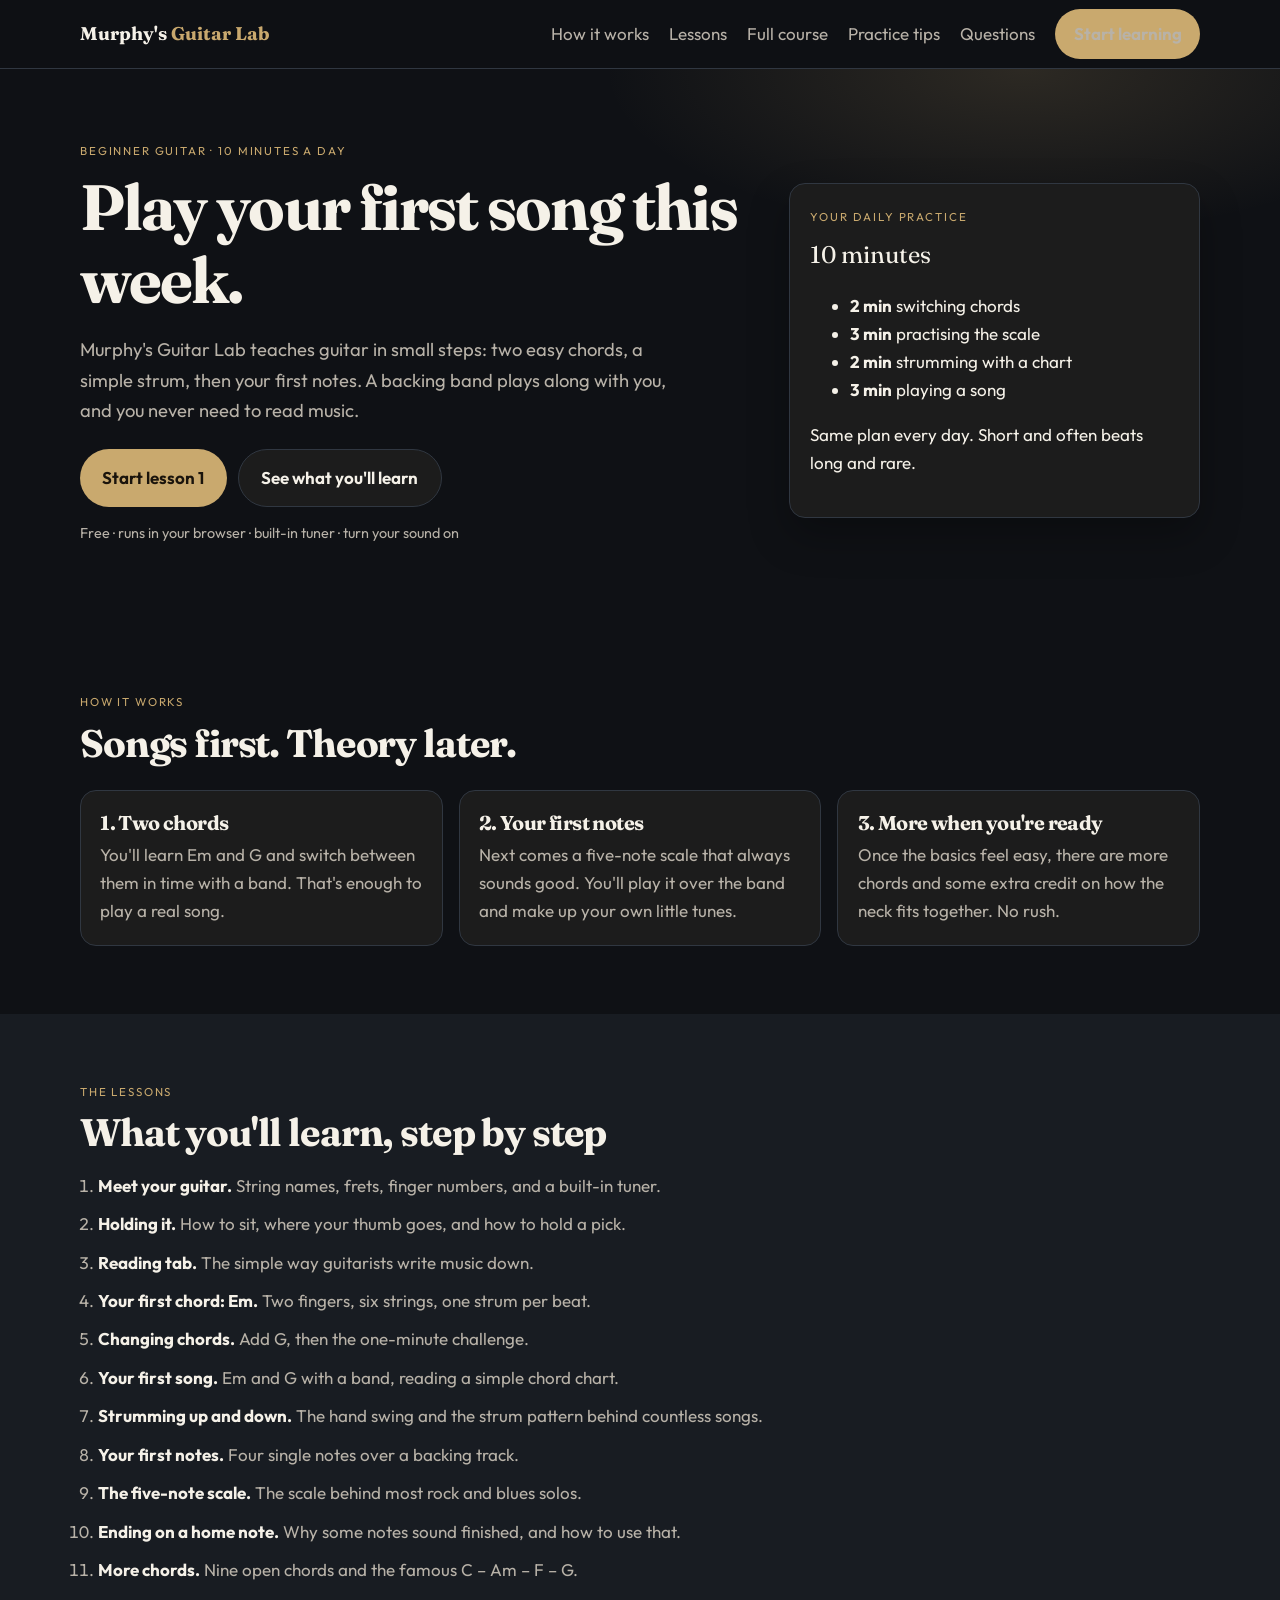
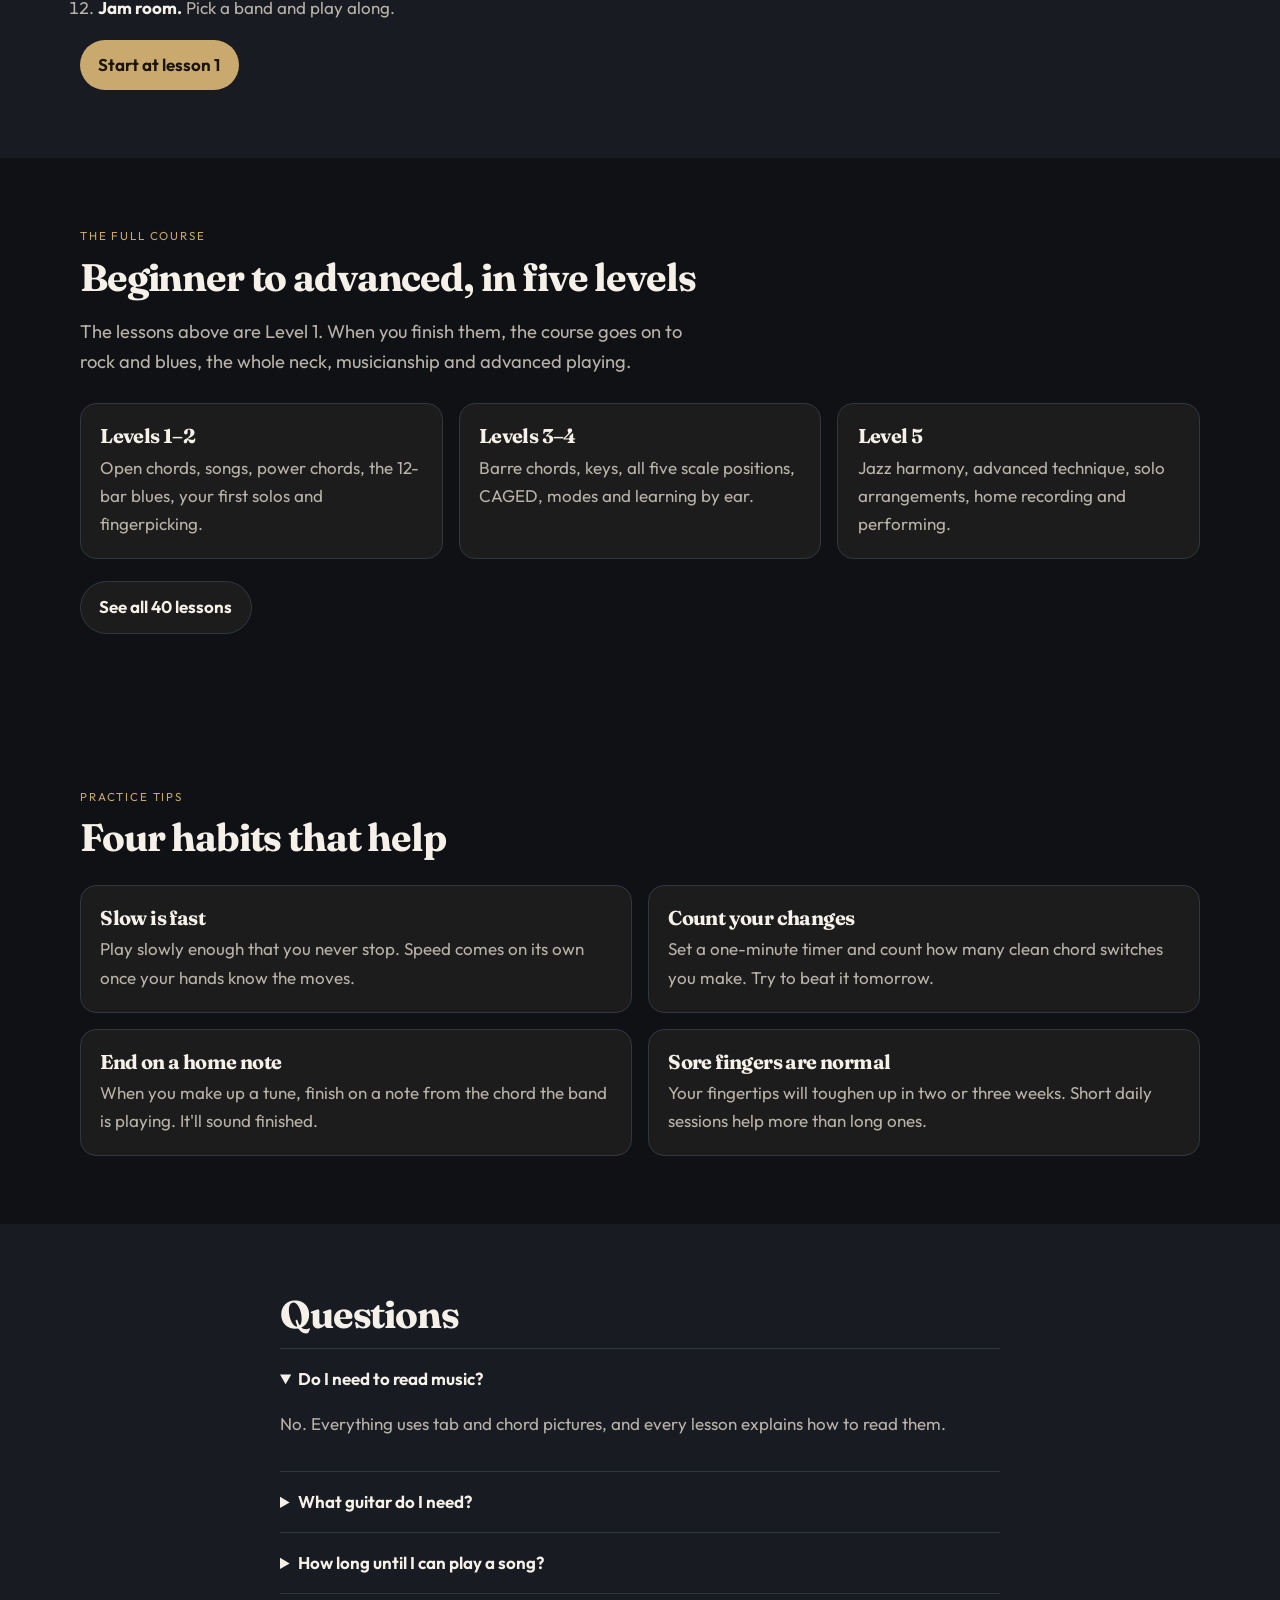
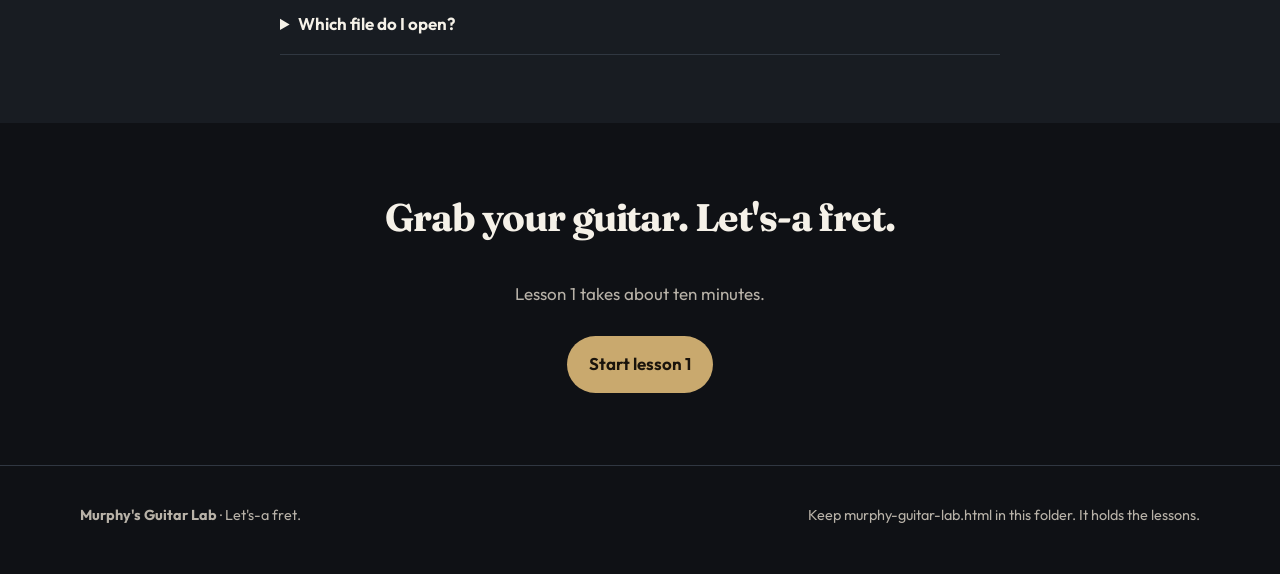
==== commit aec7cf2b: "Add five-level full course page and link it from home 40 lessons from beginner to advanced, with pra" ====
--- a/index.html
+++ b/index.html
@@ -19,6 +19,7 @@
       <nav id="site-nav" class="site-nav" aria-label="Primary">
         <a href="#method">How it works</a>
         <a href="#path">Lessons</a>
+        <a href="course.html">Full course</a>
         <a href="#practice">Practice tips</a>
         <a href="#faq">Questions</a>
         <a class="btn btn-primary" href="murphy-guitar-lab.html">Start learning</a>
@@ -95,6 +96,20 @@
       </div>
     </section>
 
+    <section class="section" id="course">
+      <div class="wrap">
+        <p class="eyebrow">The full course</p>
+        <h2>Beginner to advanced, in five levels</h2>
+        <p class="section-lede">The lessons above are Level 1. When you finish them, the course goes on to rock and blues, the whole neck, musicianship and advanced playing.</p>
+        <div class="cards three">
+          <article class="card"><h3>Levels 1–2</h3><p>Open chords, songs, power chords, the 12-bar blues, your first solos and fingerpicking.</p></article>
+          <article class="card"><h3>Levels 3–4</h3><p>Barre chords, keys, all five scale positions, CAGED, modes and learning by ear.</p></article>
+          <article class="card"><h3>Level 5</h3><p>Jazz harmony, advanced technique, solo arrangements, home recording and performing.</p></article>
+        </div>
+        <p style="margin-top:1.4rem"><a class="btn btn-secondary" href="course.html">See all 40 lessons</a></p>
+      </div>
+    </section>
+
     <section class="section" id="practice">
       <div class="wrap">
         <p class="eyebrow">Practice tips</p>
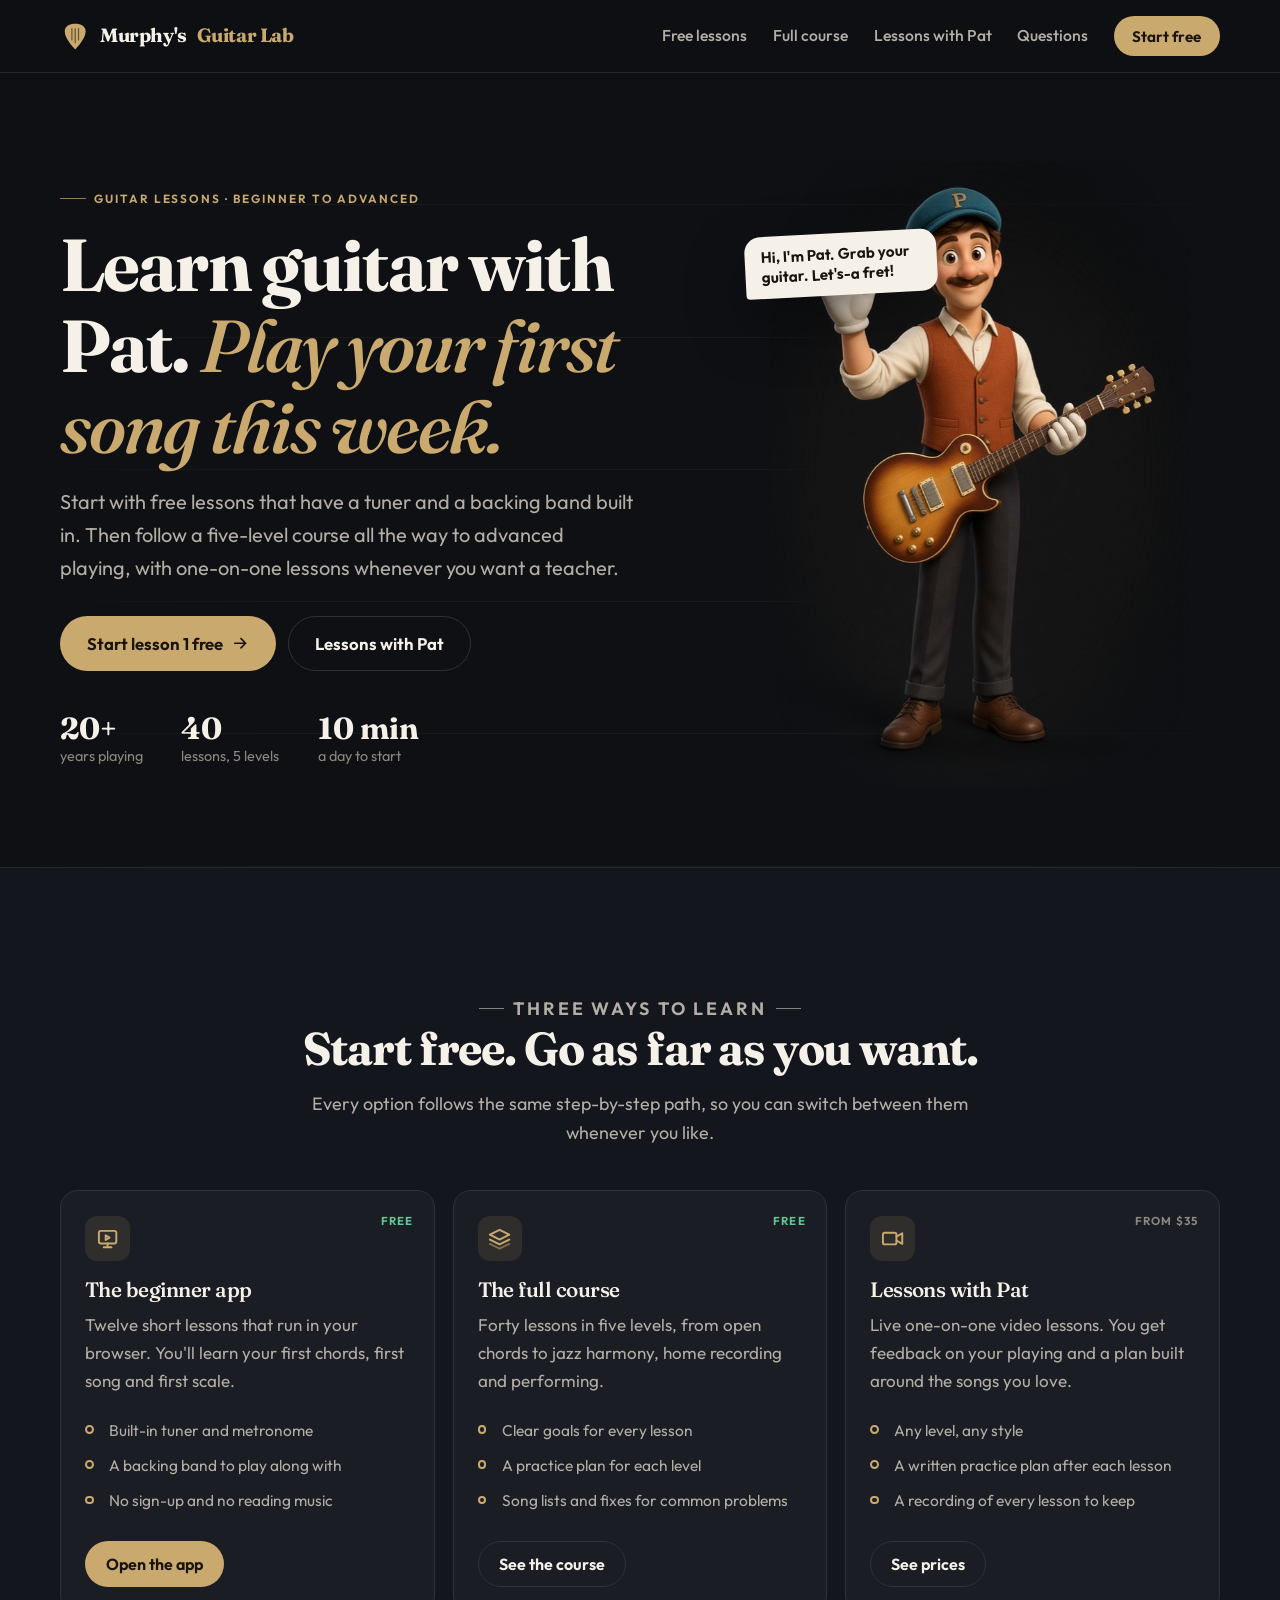
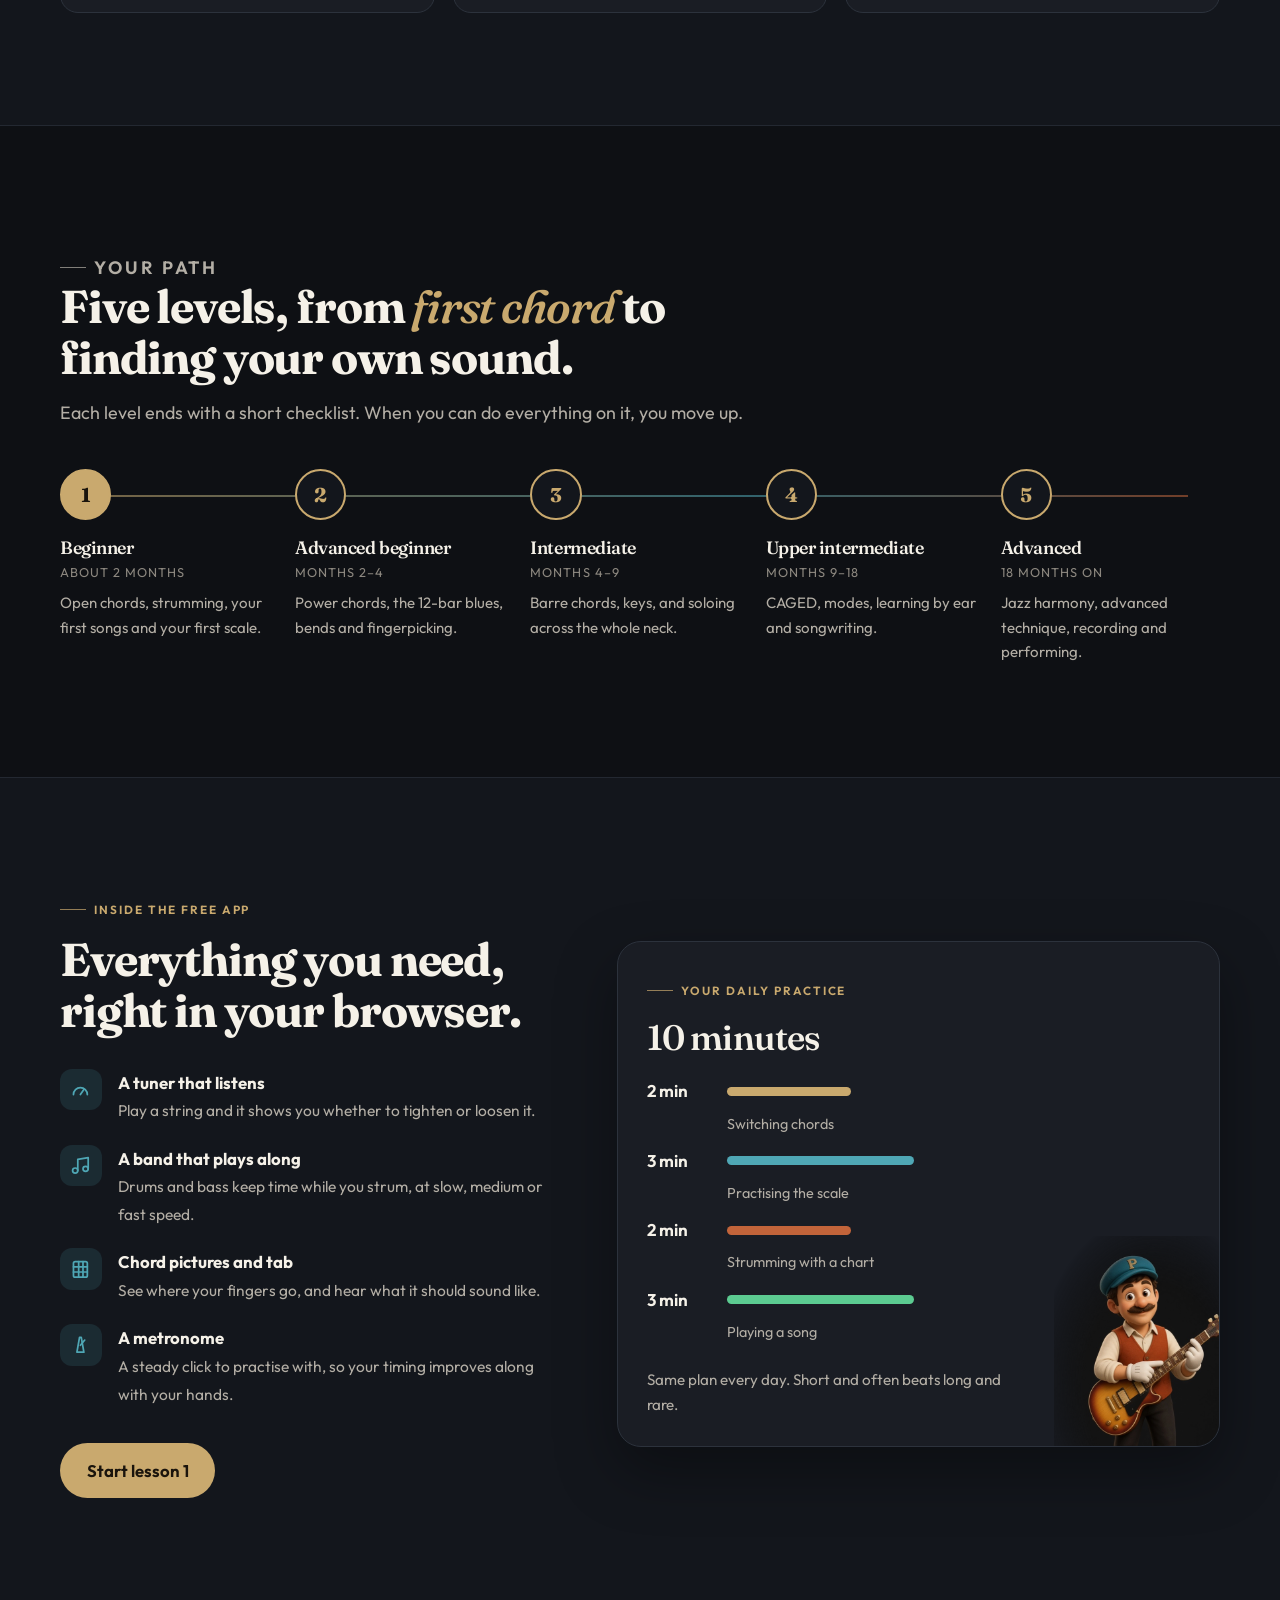
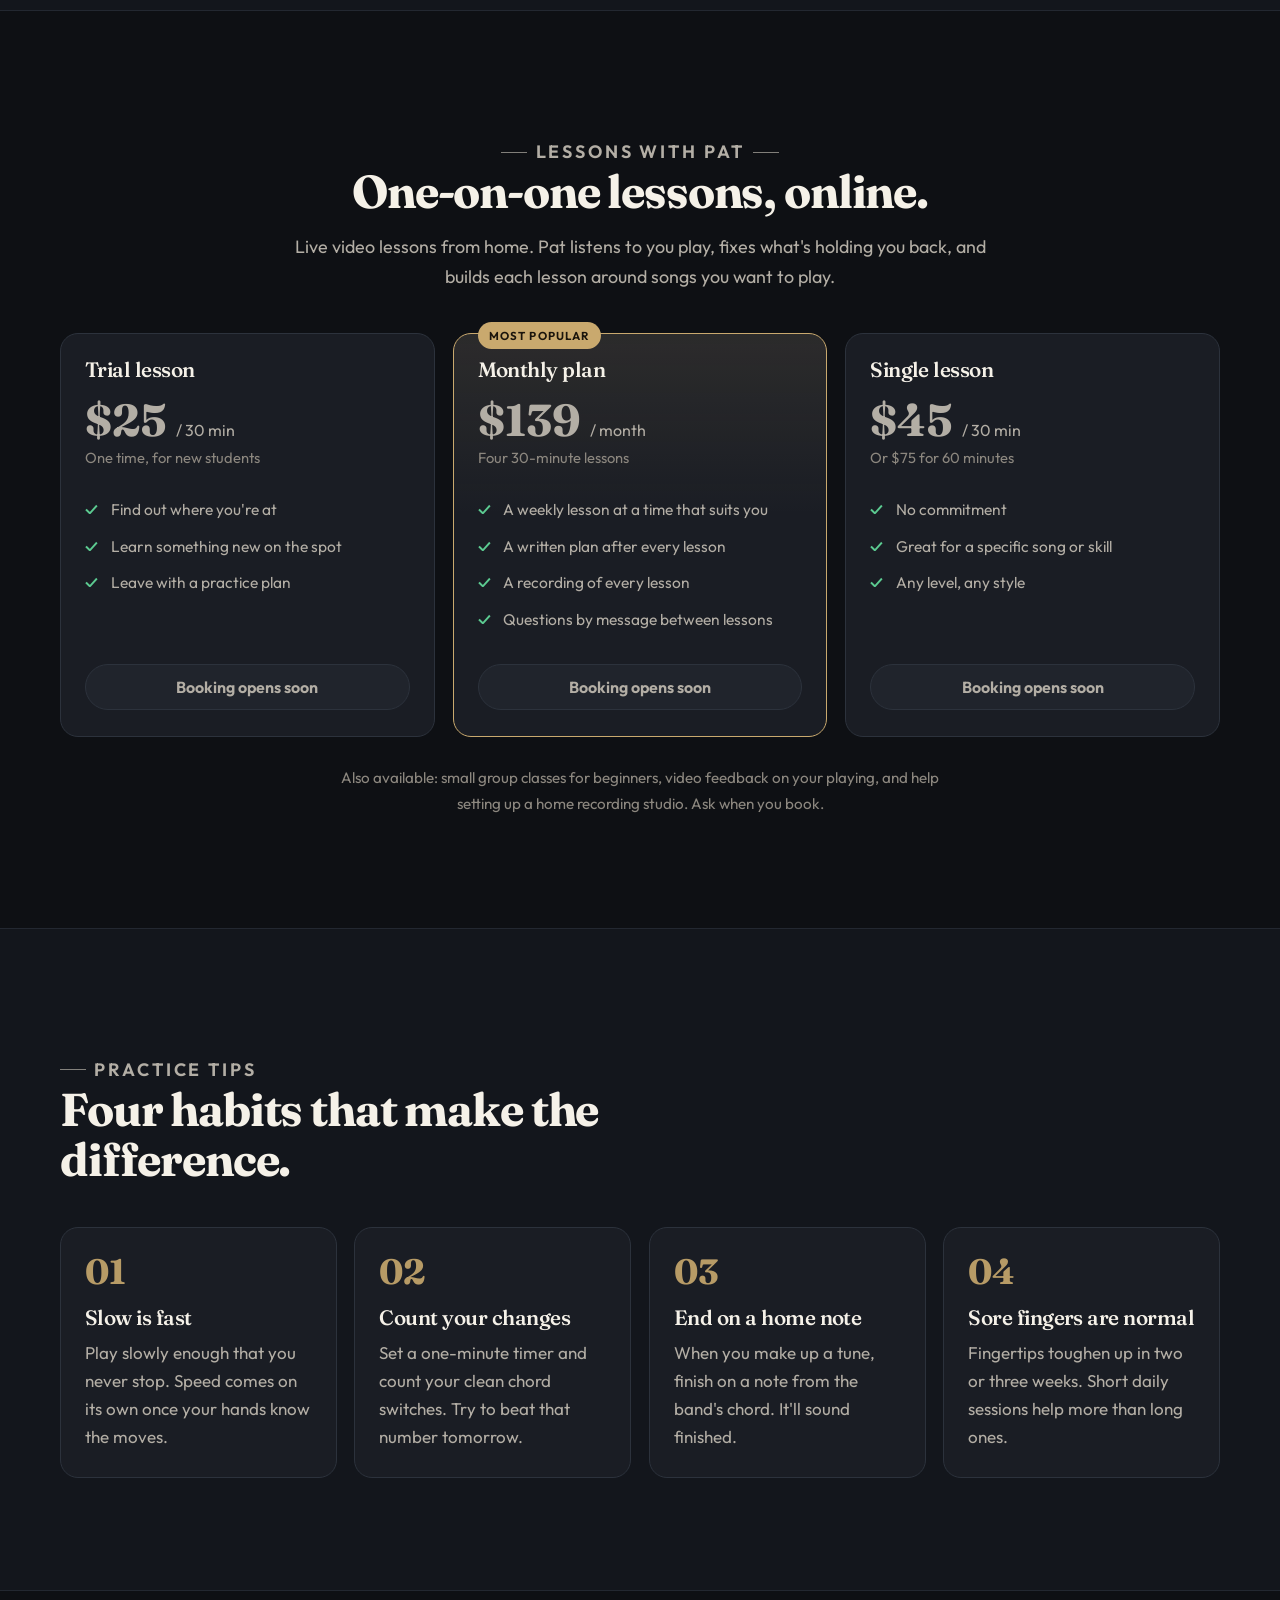
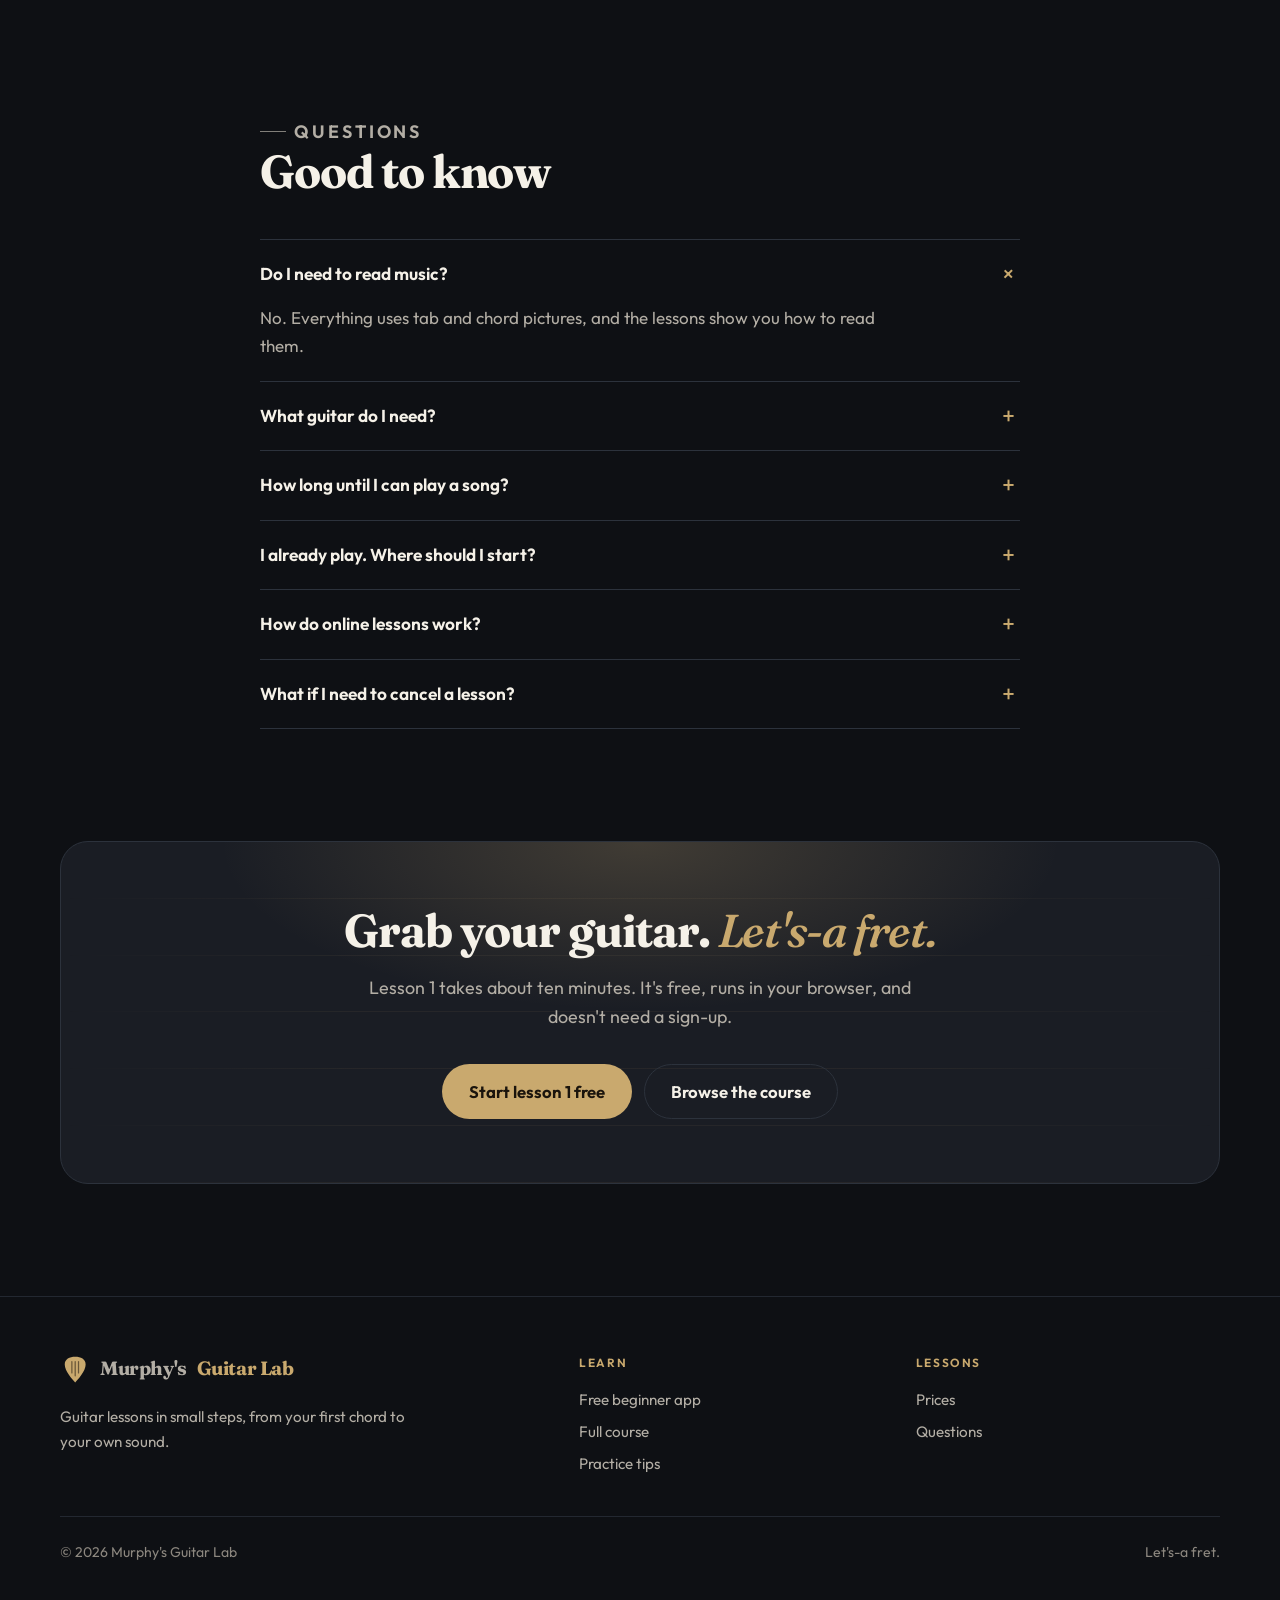
==== commit b4c37c6b: "Redesign the site and organize files into assets/ - New home page: hero with Pat, three ways to lear" ====
--- a/index.html
+++ b/index.html
@@ -3,176 +3,323 @@
 <head>
   <meta charset="UTF-8">
   <meta name="viewport" content="width=device-width, initial-scale=1">
-  <title>Murphy's Guitar Lab — Let's-a fret</title>
-  <meta name="description" content="Beginner guitar lessons in small steps: two chords, your first song, then your first notes, with a backing band that plays along.">
+  <title>Murphy's Guitar Lab — Learn guitar with Pat</title>
+  <meta name="description" content="Learn guitar with Pat: free beginner lessons with a built-in tuner and backing band, a five-level course from first chord to advanced, and one-on-one lessons online.">
+  <meta property="og:title" content="Murphy's Guitar Lab — Learn guitar with Pat">
+  <meta property="og:description" content="Free beginner lessons, a five-level course, and one-on-one lessons online.">
+  <meta property="og:image" content="assets/img/pat-wave.jpg">
+  <meta name="theme-color" content="#0E1014">
+  <link rel="icon" href="data:image/svg+xml,%3Csvg xmlns='http://www.w3.org/2000/svg' viewBox='0 0 32 32'%3E%3Cpath d='M16 30c-3-3.5-11-12-11-19C5 5.5 10 3 16 3s11 2.5 11 8c0 7-8 15.5-11 19z' fill='%23C9A96E'/%3E%3C/svg%3E">
   <link rel="preconnect" href="https://fonts.googleapis.com">
   <link rel="preconnect" href="https://fonts.gstatic.com" crossorigin>
-  <link href="https://fonts.googleapis.com/css2?family=Fraunces:opsz,wght@9..144,560;9..144,700&family=Outfit:wght@400;520;650&display=swap" rel="stylesheet">
-  <link rel="stylesheet" href="styles.css">
+  <link href="https://fonts.googleapis.com/css2?family=Fraunces:ital,opsz,wght@0,9..144,560;0,9..144,700;1,9..144,560&family=Outfit:wght@400;520;650&display=swap" rel="stylesheet">
+  <link rel="stylesheet" href="assets/css/site.css">
 </head>
 <body>
   <a class="skip" href="#main">Skip to content</a>
+
   <header class="site-header">
     <div class="wrap header-inner">
-      <a class="logo" href="#top">Murphy's <span>Guitar Lab</span></a>
+      <a class="logo" href="index.html" aria-label="Murphy's Guitar Lab home">
+        <svg class="logo-mark" viewBox="0 0 32 32" aria-hidden="true"><path d="M16 30c-3-3.5-11-12-11-19C5 5.5 10 3 16 3s11 2.5 11 8c0 7-8 15.5-11 19z" fill="#C9A96E"/><path d="M12.5 8v12M16 8v15M19.5 8v12" stroke="#1A140C" stroke-width="1.3" stroke-linecap="round" opacity=".55"/></svg>
+        Murphy's <span>Guitar Lab</span>
+      </a>
       <button class="nav-toggle" type="button" aria-expanded="false" aria-controls="site-nav">Menu</button>
       <nav id="site-nav" class="site-nav" aria-label="Primary">
-        <a href="#method">How it works</a>
-        <a href="#path">Lessons</a>
+        <a href="lessons.html">Free lessons</a>
         <a href="course.html">Full course</a>
-        <a href="#practice">Practice tips</a>
+        <a href="#lessons-with-pat">Lessons with Pat</a>
         <a href="#faq">Questions</a>
-        <a class="btn btn-primary" href="murphy-guitar-lab.html">Start learning</a>
+        <a class="btn btn-primary" href="lessons.html">Start free</a>
       </nav>
     </div>
   </header>
+
   <main id="main">
-    <section class="hero" id="top">
+    <!-- ================= HERO ================= -->
+    <section class="hero strings" id="top">
       <div class="wrap hero-grid">
         <div>
-          <p class="eyebrow">Beginner guitar · 10 minutes a day</p>
-          <h1>Play your first song this week.</h1>
-          <p class="lede">Murphy's Guitar Lab teaches guitar in small steps: two easy chords, a simple strum, then your first notes. A backing band plays along with you, and you never need to read music.</p>
+          <p class="eyebrow">Guitar lessons · beginner to advanced</p>
+          <h1>Learn guitar with Pat. <em>Play your first song this week.</em></h1>
+          <p class="lede">Start with free lessons that have a tuner and a backing band built in. Then follow a five-level course all the way to advanced playing, with one-on-one lessons whenever you want a teacher.</p>
           <div class="hero-actions">
-            <a class="btn btn-primary btn-lg" href="murphy-guitar-lab.html">Start lesson 1</a>
-            <a class="btn btn-secondary btn-lg" href="#path">See what you'll learn</a>
+            <a class="btn btn-primary btn-lg" href="lessons.html">
+              Start lesson 1 free
+              <svg viewBox="0 0 24 24" fill="none" stroke="currentColor" stroke-width="2.2" stroke-linecap="round" stroke-linejoin="round" aria-hidden="true"><path d="M5 12h14M13 6l6 6-6 6"/></svg>
+            </a>
+            <a class="btn btn-secondary btn-lg" href="#lessons-with-pat">Lessons with Pat</a>
           </div>
-          <p class="trust">Free · runs in your browser · built-in tuner · turn your sound on</p>
-        </div>
-        <aside class="hero-card">
+          <ul class="hero-proof">
+            <li><strong>20+</strong><span>years playing</span></li>
+            <li><strong>40</strong><span>lessons, 5 levels</span></li>
+            <li><strong>10 min</strong><span>a day to start</span></li>
+          </ul>
+        </div>
+        <div class="pat-stage">
+          <p class="bubble">Hi, I'm Pat. Grab your guitar. Let's-a fret!</p>
+          <img src="assets/img/pat-wave.jpg" width="604" height="900" alt="Pat, a cartoon guitarist in a teal cap and rust waistcoat, waving and holding a sunburst electric guitar">
+        </div>
+      </div>
+    </section>
+
+    <!-- ================= THREE WAYS ================= -->
+    <section class="section section-alt" id="ways">
+      <div class="wrap">
+        <div class="section-head center">
+          <p class="eyebrow">Three ways to learn</p>
+          <h2>Start free. Go as far as you want.</h2>
+          <p>Every option follows the same step-by-step path, so you can switch between them whenever you like.</p>
+        </div>
+        <div class="cards three">
+          <article class="card way">
+            <span class="tag free">Free</span>
+            <div class="icon"><svg viewBox="0 0 24 24" fill="none" stroke="currentColor" stroke-width="2" stroke-linecap="round" stroke-linejoin="round" aria-hidden="true"><rect x="3" y="4" width="18" height="13" rx="2"/><path d="M10 8.5v5l4-2.5-4-2.5zM8 21h8M12 17v4"/></svg></div>
+            <h3>The beginner app</h3>
+            <p>Twelve short lessons that run in your browser. You'll learn your first chords, first song and first scale.</p>
+            <ul>
+              <li>Built-in tuner and metronome</li>
+              <li>A backing band to play along with</li>
+              <li>No sign-up and no reading music</li>
+            </ul>
+            <a class="btn btn-primary" href="lessons.html">Open the app</a>
+          </article>
+          <article class="card way">
+            <span class="tag free">Free</span>
+            <div class="icon"><svg viewBox="0 0 24 24" fill="none" stroke="currentColor" stroke-width="2" stroke-linecap="round" stroke-linejoin="round" aria-hidden="true"><path d="M12 3 2 8l10 5 10-5-10-5z"/><path d="m2 13 10 5 10-5"/><path d="m2 17.5 10 5 10-5" opacity=".5"/></svg></div>
+            <h3>The full course</h3>
+            <p>Forty lessons in five levels, from open chords to jazz harmony, home recording and performing.</p>
+            <ul>
+              <li>Clear goals for every lesson</li>
+              <li>A practice plan for each level</li>
+              <li>Song lists and fixes for common problems</li>
+            </ul>
+            <a class="btn btn-secondary" href="course.html">See the course</a>
+          </article>
+          <article class="card way">
+            <span class="tag">From $35</span>
+            <div class="icon"><svg viewBox="0 0 24 24" fill="none" stroke="currentColor" stroke-width="2" stroke-linecap="round" stroke-linejoin="round" aria-hidden="true"><rect x="2" y="6" width="14" height="12" rx="2"/><path d="m16 10 6-3.5v11L16 14"/></svg></div>
+            <h3>Lessons with Pat</h3>
+            <p>Live one-on-one video lessons. You get feedback on your playing and a plan built around the songs you love.</p>
+            <ul>
+              <li>Any level, any style</li>
+              <li>A written practice plan after each lesson</li>
+              <li>A recording of every lesson to keep</li>
+            </ul>
+            <a class="btn btn-secondary" href="#lessons-with-pat">See prices</a>
+          </article>
+        </div>
+      </div>
+    </section>
+
+    <!-- ================= LEVEL PATH ================= -->
+    <section class="section" id="path">
+      <div class="wrap">
+        <div class="section-head">
+          <p class="eyebrow">Your path</p>
+          <h2>Five levels, from <em>first chord</em> to finding your own sound.</h2>
+          <p>Each level ends with a short checklist. When you can do everything on it, you move up.</p>
+        </div>
+        <ol class="path">
+          <li><a href="course.html#level-1"><span class="dot">1</span><h3>Beginner</h3><span class="when">About 2 months</span><p>Open chords, strumming, your first songs and your first scale.</p></a></li>
+          <li><a href="course.html#level-2"><span class="dot">2</span><h3>Advanced beginner</h3><span class="when">Months 2–4</span><p>Power chords, the 12-bar blues, bends and fingerpicking.</p></a></li>
+          <li><a href="course.html#level-3"><span class="dot">3</span><h3>Intermediate</h3><span class="when">Months 4–9</span><p>Barre chords, keys, and soloing across the whole neck.</p></a></li>
+          <li><a href="course.html#level-4"><span class="dot">4</span><h3>Upper intermediate</h3><span class="when">Months 9–18</span><p>CAGED, modes, learning by ear and songwriting.</p></a></li>
+          <li><a href="course.html#level-5"><span class="dot">5</span><h3>Advanced</h3><span class="when">18 months on</span><p>Jazz harmony, advanced technique, recording and performing.</p></a></li>
+        </ol>
+      </div>
+    </section>
+
+    <!-- ================= INSIDE THE APP ================= -->
+    <section class="section section-alt" id="app">
+      <div class="wrap split">
+        <div>
+          <p class="eyebrow">Inside the free app</p>
+          <h2>Everything you need, right in your browser.</h2>
+          <ul class="feature-list">
+            <li>
+              <span class="icon"><svg viewBox="0 0 24 24" fill="none" stroke="currentColor" stroke-width="2" stroke-linecap="round" stroke-linejoin="round" aria-hidden="true"><path d="M4 18a8 8 0 1 1 16 0"/><path d="m12 18 4-6"/></svg></span>
+              <div><strong>A tuner that listens</strong><span>Play a string and it shows you whether to tighten or loosen it.</span></div>
+            </li>
+            <li>
+              <span class="icon"><svg viewBox="0 0 24 24" fill="none" stroke="currentColor" stroke-width="2" stroke-linecap="round" stroke-linejoin="round" aria-hidden="true"><path d="M9 18V5l12-2v13"/><circle cx="6" cy="18" r="3"/><circle cx="18" cy="16" r="3"/></svg></span>
+              <div><strong>A band that plays along</strong><span>Drums and bass keep time while you strum, at slow, medium or fast speed.</span></div>
+            </li>
+            <li>
+              <span class="icon"><svg viewBox="0 0 24 24" fill="none" stroke="currentColor" stroke-width="2" stroke-linecap="round" stroke-linejoin="round" aria-hidden="true"><rect x="4" y="3" width="16" height="18" rx="2"/><path d="M4 9h16M4 15h16M10 3v18M15 3v18"/></svg></span>
+              <div><strong>Chord pictures and tab</strong><span>See where your fingers go, and hear what it should sound like.</span></div>
+            </li>
+            <li>
+              <span class="icon"><svg viewBox="0 0 24 24" fill="none" stroke="currentColor" stroke-width="2" stroke-linecap="round" stroke-linejoin="round" aria-hidden="true"><path d="M8 21h8l-3-17h-2L8 21z"/><path d="m12 13 5-6"/></svg></span>
+              <div><strong>A metronome</strong><span>A steady click to practise with, so your timing improves along with your hands.</span></div>
+            </li>
+          </ul>
+          <a class="btn btn-primary btn-lg" href="lessons.html">Start lesson 1</a>
+        </div>
+        <aside class="practice-card" aria-label="Daily practice plan">
           <p class="eyebrow">Your daily practice</p>
-          <p class="hero-card-title">10 minutes</p>
-          <ul class="hero-list">
-            <li><strong>2 min</strong> switching chords</li>
-            <li><strong>3 min</strong> practising the scale</li>
-            <li><strong>2 min</strong> strumming with a chart</li>
-            <li><strong>3 min</strong> playing a song</li>
-          </ul>
-          <p>Same plan every day. Short and often beats long and rare.</p>
+          <h3>10 minutes</h3>
+          <ul class="timeline">
+            <li><b>2 min</b><span class="bar" style="width:40%"></span><small>Switching chords</small></li>
+            <li><b>3 min</b><span class="bar t2" style="width:60%"></span><small>Practising the scale</small></li>
+            <li><b>2 min</b><span class="bar t3" style="width:40%"></span><small>Strumming with a chart</small></li>
+            <li><b>3 min</b><span class="bar t4" style="width:60%"></span><small>Playing a song</small></li>
+          </ul>
+          <p class="foot">Same plan every day. Short and often beats long and rare.</p>
+          <img class="pat-peek" src="assets/img/pat-teach.jpg" width="604" height="900" alt="" loading="lazy">
         </aside>
       </div>
     </section>
 
-    <section class="section" id="method">
-      <div class="wrap">
-        <p class="eyebrow">How it works</p>
-        <h2>Songs first. Theory later.</h2>
-        <div class="cards three">
-          <article class="card">
-            <h3>1. Two chords</h3>
-            <p>You'll learn Em and G and switch between them in time with a band. That's enough to play a real song.</p>
-          </article>
-          <article class="card">
-            <h3>2. Your first notes</h3>
-            <p>Next comes a five-note scale that always sounds good. You'll play it over the band and make up your own little tunes.</p>
-          </article>
-          <article class="card">
-            <h3>3. More when you're ready</h3>
-            <p>Once the basics feel easy, there are more chords and some extra credit on how the neck fits together. No rush.</p>
-          </article>
-        </div>
-      </div>
-    </section>
-
-    <section class="section section-alt" id="path">
-      <div class="wrap">
-        <p class="eyebrow">The lessons</p>
-        <h2>What you'll learn, step by step</h2>
-        <ol class="track">
-          <li><strong>Meet your guitar.</strong> String names, frets, finger numbers, and a built-in tuner.</li>
-          <li><strong>Holding it.</strong> How to sit, where your thumb goes, and how to hold a pick.</li>
-          <li><strong>Reading tab.</strong> The simple way guitarists write music down.</li>
-          <li><strong>Your first chord: Em.</strong> Two fingers, six strings, one strum per beat.</li>
-          <li><strong>Changing chords.</strong> Add G, then the one-minute challenge.</li>
-          <li><strong>Your first song.</strong> Em and G with a band, reading a simple chord chart.</li>
-          <li><strong>Strumming up and down.</strong> The hand swing and the strum pattern behind countless songs.</li>
-          <li><strong>Your first notes.</strong> Four single notes over a backing track.</li>
-          <li><strong>The five-note scale.</strong> The scale behind most rock and blues solos.</li>
-          <li><strong>Ending on a home note.</strong> Why some notes sound finished, and how to use that.</li>
-          <li><strong>More chords.</strong> Nine open chords and the famous C – Am – F – G.</li>
-          <li><strong>Jam room.</strong> Pick a band and play along.</li>
-        </ol>
-        <a class="btn btn-primary" href="murphy-guitar-lab.html">Start at lesson 1</a>
-      </div>
-    </section>
-
-    <section class="section" id="course">
-      <div class="wrap">
-        <p class="eyebrow">The full course</p>
-        <h2>Beginner to advanced, in five levels</h2>
-        <p class="section-lede">The lessons above are Level 1. When you finish them, the course goes on to rock and blues, the whole neck, musicianship and advanced playing.</p>
-        <div class="cards three">
-          <article class="card"><h3>Levels 1–2</h3><p>Open chords, songs, power chords, the 12-bar blues, your first solos and fingerpicking.</p></article>
-          <article class="card"><h3>Levels 3–4</h3><p>Barre chords, keys, all five scale positions, CAGED, modes and learning by ear.</p></article>
-          <article class="card"><h3>Level 5</h3><p>Jazz harmony, advanced technique, solo arrangements, home recording and performing.</p></article>
-        </div>
-        <p style="margin-top:1.4rem"><a class="btn btn-secondary" href="course.html">See all 40 lessons</a></p>
-      </div>
-    </section>
-
-    <section class="section" id="practice">
-      <div class="wrap">
-        <p class="eyebrow">Practice tips</p>
-        <h2>Four habits that help</h2>
-        <div class="cards two">
-          <article class="card">
-            <h3>Slow is fast</h3>
-            <p>Play slowly enough that you never stop. Speed comes on its own once your hands know the moves.</p>
-          </article>
-          <article class="card">
-            <h3>Count your changes</h3>
-            <p>Set a one-minute timer and count how many clean chord switches you make. Try to beat it tomorrow.</p>
-          </article>
-          <article class="card">
-            <h3>End on a home note</h3>
-            <p>When you make up a tune, finish on a note from the chord the band is playing. It'll sound finished.</p>
-          </article>
-          <article class="card">
-            <h3>Sore fingers are normal</h3>
-            <p>Your fingertips will toughen up in two or three weeks. Short daily sessions help more than long ones.</p>
-          </article>
-        </div>
-      </div>
-    </section>
-
-    <section class="section section-alt" id="faq">
-      <div class="wrap narrow">
-        <h2>Questions</h2>
+    <!-- ================= LESSONS WITH PAT ================= -->
+    <section class="section" id="lessons-with-pat">
+      <div class="wrap">
+        <div class="section-head center">
+          <p class="eyebrow">Lessons with Pat</p>
+          <h2>One-on-one lessons, online.</h2>
+          <p>Live video lessons from home. Pat listens to you play, fixes what's holding you back, and builds each lesson around songs you want to play.</p>
+        </div>
+        <div class="pricing">
+          <article class="card price">
+            <h3>Trial lesson</h3>
+            <p class="amount">$25 <small>/ 30 min</small></p>
+            <p class="per">One time, for new students</p>
+            <ul>
+              <li>Find out where you're at</li>
+              <li>Learn something new on the spot</li>
+              <li>Leave with a practice plan</li>
+            </ul>
+            <a class="btn btn-secondary" href="#" data-book>Book a trial</a>
+          </article>
+          <article class="card price featured">
+            <span class="badge">Most popular</span>
+            <h3>Monthly plan</h3>
+            <p class="amount">$139 <small>/ month</small></p>
+            <p class="per">Four 30-minute lessons</p>
+            <ul>
+              <li>A weekly lesson at a time that suits you</li>
+              <li>A written plan after every lesson</li>
+              <li>A recording of every lesson</li>
+              <li>Questions by message between lessons</li>
+            </ul>
+            <a class="btn btn-primary" href="#" data-book>Start a monthly plan</a>
+          </article>
+          <article class="card price">
+            <h3>Single lesson</h3>
+            <p class="amount">$45 <small>/ 30 min</small></p>
+            <p class="per">Or $75 for 60 minutes</p>
+            <ul>
+              <li>No commitment</li>
+              <li>Great for a specific song or skill</li>
+              <li>Any level, any style</li>
+            </ul>
+            <a class="btn btn-secondary" href="#" data-book>Book a lesson</a>
+          </article>
+        </div>
+        <p class="pricing-note">Also available: small group classes for beginners, video feedback on your playing, and help setting up a home recording studio. Ask when you book.</p>
+      </div>
+    </section>
+
+    <!-- ================= TIPS ================= -->
+    <section class="section section-alt" id="tips">
+      <div class="wrap">
+        <div class="section-head">
+          <p class="eyebrow">Practice tips</p>
+          <h2>Four habits that make the difference.</h2>
+        </div>
+        <div class="cards four tips">
+          <article class="card"><span class="tip-num">01</span><h3>Slow is fast</h3><p>Play slowly enough that you never stop. Speed comes on its own once your hands know the moves.</p></article>
+          <article class="card"><span class="tip-num">02</span><h3>Count your changes</h3><p>Set a one-minute timer and count your clean chord switches. Try to beat that number tomorrow.</p></article>
+          <article class="card"><span class="tip-num">03</span><h3>End on a home note</h3><p>When you make up a tune, finish on a note from the band's chord. It'll sound finished.</p></article>
+          <article class="card"><span class="tip-num">04</span><h3>Sore fingers are normal</h3><p>Fingertips toughen up in two or three weeks. Short daily sessions help more than long ones.</p></article>
+        </div>
+      </div>
+    </section>
+
+    <!-- ================= FAQ ================= -->
+    <section class="section" id="faq">
+      <div class="narrow">
+        <div class="section-head">
+          <p class="eyebrow">Questions</p>
+          <h2>Good to know</h2>
+        </div>
         <div class="faq">
           <details open>
             <summary>Do I need to read music?</summary>
-            <p>No. Everything uses tab and chord pictures, and every lesson explains how to read them.</p>
+            <p>No. Everything uses tab and chord pictures, and the lessons show you how to read them.</p>
           </details>
           <details>
             <summary>What guitar do I need?</summary>
-            <p>Any acoustic or electric guitar works. Just make sure it's in tune. Lesson 1 has a tuner that listens through your microphone.</p>
+            <p>Any acoustic or electric guitar works, as long as it's in tune. The first lesson has a tuner that listens through your microphone.</p>
           </details>
           <details>
             <summary>How long until I can play a song?</summary>
-            <p>Most people can play Em – G with the band (lesson 6) within a week of 10-minute practice.</p>
-          </details>
-          <details>
-            <summary>Which file do I open?</summary>
-            <p><strong>index.html</strong> is this page. <strong>murphy-guitar-lab.html</strong> has the lessons. Keep both in the same folder.</p>
-          </details>
-        </div>
-      </div>
-    </section>
-
-    <section class="cta">
-      <div class="wrap narrow cta-inner">
-        <h2>Grab your guitar. Let's-a fret.</h2>
-        <p>Lesson 1 takes about ten minutes.</p>
-        <a class="btn btn-primary btn-lg" href="murphy-guitar-lab.html">Start lesson 1</a>
+            <p>Most people can play their first song with the backing band within a week of practising 10 minutes a day.</p>
+          </details>
+          <details>
+            <summary>I already play. Where should I start?</summary>
+            <p>Look at the checklist at the end of each level in the full course. Start at the first level where you can't do everything on the list yet.</p>
+          </details>
+          <details>
+            <summary>How do online lessons work?</summary>
+            <p>You join a video call from your computer, tablet or phone. You'll need a quiet room and a camera that shows your fretting hand. After each lesson you get a written practice plan and a recording.</p>
+          </details>
+          <details>
+            <summary>What if I need to cancel a lesson?</summary>
+            <p>Give at least 24 hours' notice and the lesson can be moved to another time for free.</p>
+          </details>
+        </div>
+      </div>
+    </section>
+
+    <!-- ================= CTA ================= -->
+    <section class="section" style="padding-top:0">
+      <div class="wrap">
+        <div class="cta-band strings">
+          <h2>Grab your guitar. <em>Let's-a fret.</em></h2>
+          <p>Lesson 1 takes about ten minutes. It's free, runs in your browser, and doesn't need a sign-up.</p>
+          <div class="hero-actions">
+            <a class="btn btn-primary btn-lg" href="lessons.html">Start lesson 1 free</a>
+            <a class="btn btn-secondary btn-lg" href="course.html">Browse the course</a>
+          </div>
+        </div>
       </div>
     </section>
   </main>
+
   <footer class="site-footer">
-    <div class="wrap footer-inner">
-      <p><strong>Murphy's Guitar Lab</strong> · Let's-a fret.</p>
-      <p>Keep murphy-guitar-lab.html in this folder. It holds the lessons.</p>
+    <div class="wrap">
+      <div class="footer-grid">
+        <div>
+          <a class="logo" href="index.html">
+            <svg class="logo-mark" viewBox="0 0 32 32" aria-hidden="true"><path d="M16 30c-3-3.5-11-12-11-19C5 5.5 10 3 16 3s11 2.5 11 8c0 7-8 15.5-11 19z" fill="#C9A96E"/><path d="M12.5 8v12M16 8v15M19.5 8v12" stroke="#1A140C" stroke-width="1.3" stroke-linecap="round" opacity=".55"/></svg>
+            Murphy's <span>Guitar Lab</span>
+          </a>
+          <p>Guitar lessons in small steps, from your first chord to your own sound.</p>
+        </div>
+        <div>
+          <h4>Learn</h4>
+          <ul>
+            <li><a href="lessons.html">Free beginner app</a></li>
+            <li><a href="course.html">Full course</a></li>
+            <li><a href="index.html#tips">Practice tips</a></li>
+          </ul>
+        </div>
+        <div>
+          <h4>Lessons</h4>
+          <ul>
+            <li><a href="index.html#lessons-with-pat">Prices</a></li>
+            <li><a href="index.html#faq">Questions</a></li>
+          </ul>
+        </div>
+      </div>
+      <div class="footer-bottom">
+        <span>© <span data-year>2026</span> Murphy's Guitar Lab</span>
+        <span>Let's-a fret.</span>
+      </div>
     </div>
   </footer>
-  <script src="script.js" defer></script>
+
+  <script src="assets/js/site.js" defer></script>
 </body>
 </html>
--- a/assets/css/site.css
+++ b/assets/css/site.css
@@ -0,0 +1,332 @@
+/* Murphy's Guitar Lab — shared site styles.
+   Gold is for action. Teal (Pat's cap) and rust (Pat's vest) are small accents only. */
+:root {
+  --bg: #0E1014;
+  --bg-2: #13161C;
+  --surface: #1A1D24;
+  --surface-2: #20242C;
+  --border: #2C323C;
+  --border-soft: #232831;
+  --text: #F5F1E8;
+  --muted: #B3AEA5;
+  --faint: #8C877F;
+  --accent: #C9A96E;
+  --accent-hover: #D9BC85;
+  --on-accent: #1A140C;
+  --teal: #4FA7B5;
+  --rust: #C2643A;
+  --success: #5CCB91;
+  --radius: 18px;
+  --radius-sm: 12px;
+  --wrap: 1160px;
+  --font-display: Fraunces, Georgia, serif;
+  --font-body: Outfit, system-ui, sans-serif;
+  --shadow: 0 24px 60px rgb(0 0 0 / .35);
+}
+
+*, *::before, *::after { box-sizing: border-box; }
+html { scroll-behavior: smooth; scroll-padding-top: 5rem; }
+body {
+  margin: 0;
+  background: var(--bg);
+  color: var(--text);
+  font-family: var(--font-body);
+  font-size: 1.0625rem;
+  line-height: 1.65;
+  -webkit-font-smoothing: antialiased;
+}
+img { max-width: 100%; height: auto; display: block; }
+a { color: inherit; }
+.wrap { width: min(var(--wrap), calc(100% - 2rem)); margin-inline: auto; }
+.narrow { width: min(760px, calc(100% - 2rem)); margin-inline: auto; }
+.center { text-align: center; }
+
+.skip {
+  position: absolute; left: 1rem; top: -3rem; z-index: 100;
+  background: var(--accent); color: var(--on-accent); padding: .5rem 1rem; border-radius: 8px;
+}
+.skip:focus { top: 1rem; }
+:focus-visible { outline: 2px solid var(--accent); outline-offset: 3px; border-radius: 6px; }
+
+/* ---------- Type ---------- */
+h1, h2, h3 { font-family: var(--font-display); letter-spacing: -.025em; line-height: 1.1; margin: 0; }
+h1 { font-size: clamp(2.6rem, 6vw, 4.6rem); font-weight: 700; }
+h2 { font-size: clamp(2rem, 3.6vw, 3rem); font-weight: 700; }
+h3 { font-size: 1.3rem; font-weight: 560; }
+h1 em, h2 em { font-style: italic; font-weight: 560; color: var(--accent); }
+.eyebrow {
+  display: inline-flex; align-items: center; gap: .55rem;
+  font-size: .74rem; font-weight: 650; letter-spacing: .16em; text-transform: uppercase;
+  color: var(--accent); margin: 0 0 1rem;
+}
+.eyebrow::before { content: ""; width: 1.6rem; height: 1px; background: currentColor; opacity: .7; }
+.center .eyebrow::after { content: ""; width: 1.6rem; height: 1px; background: currentColor; opacity: .7; }
+.lede { color: var(--muted); font-size: clamp(1.1rem, 1.6vw, 1.25rem); max-width: 36rem; margin: 1.1rem 0 0; }
+.section-head { max-width: 44rem; margin-bottom: 2.6rem; }
+.section-head.center { margin-inline: auto; }
+.section-head p { color: var(--muted); font-size: 1.12rem; margin: .9rem 0 0; }
+.muted { color: var(--muted); }
+
+/* ---------- Buttons ---------- */
+.btn {
+  display: inline-flex; align-items: center; justify-content: center; gap: .5rem;
+  padding: .75rem 1.25rem; border-radius: 999px; font: 650 1rem var(--font-body);
+  text-decoration: none; border: 1px solid transparent; cursor: pointer;
+  transition: background .15s, border-color .15s, transform .15s;
+}
+.btn:hover { transform: translateY(-1px); }
+.btn-primary { background: var(--accent); color: var(--on-accent); }
+.btn-primary:hover { background: var(--accent-hover); }
+.btn-secondary { background: transparent; color: var(--text); border-color: var(--border); }
+.btn-secondary:hover { border-color: var(--accent); }
+.btn-lg { padding: 1rem 1.6rem; font-size: 1.05rem; }
+.btn[aria-disabled="true"] { background: var(--surface-2); color: var(--muted); border-color: var(--border); cursor: default; transform: none; }
+.btn svg { width: 1.1em; height: 1.1em; }
+
+/* ---------- Header ---------- */
+.site-header {
+  position: sticky; top: 0; z-index: 30;
+  background: color-mix(in srgb, var(--bg) 82%, transparent);
+  backdrop-filter: blur(14px); -webkit-backdrop-filter: blur(14px);
+  border-bottom: 1px solid var(--border-soft);
+}
+.header-inner { display: flex; align-items: center; justify-content: space-between; gap: 1rem; min-height: 4.5rem; }
+.logo {
+  display: inline-flex; align-items: center; gap: .6rem;
+  font-family: var(--font-display); font-weight: 700; font-size: 1.2rem;
+  color: var(--text); text-decoration: none; letter-spacing: -.02em;
+}
+.logo span { color: var(--accent); }
+.logo-mark { width: 1.9rem; height: 1.9rem; flex: none; }
+.site-nav { display: flex; align-items: center; gap: 1.6rem; }
+.site-nav a:not(.btn) { color: var(--muted); text-decoration: none; font-weight: 520; font-size: .98rem; }
+.site-nav a:not(.btn):hover, .site-nav a[aria-current="page"] { color: var(--text); }
+.site-nav .btn { padding: .6rem 1.1rem; font-size: .95rem; }
+.nav-toggle {
+  display: none; background: var(--surface); color: var(--text);
+  border: 1px solid var(--border); border-radius: 999px; padding: .5rem .95rem; font: 650 .9rem var(--font-body);
+}
+
+/* ---------- Sections ---------- */
+.section { padding: clamp(4.5rem, 9vw, 7rem) 0; position: relative; }
+.section-alt { background: var(--bg-2); border-block: 1px solid var(--border-soft); }
+
+/* Six faint "strings" — the site's background motif */
+.strings { position: relative; isolation: isolate; }
+.strings::before {
+  content: ""; position: absolute; inset: 0; z-index: -1; pointer-events: none;
+  background: repeating-linear-gradient(to bottom, transparent 0 calc(16.66% - 1px), rgb(201 169 110 / .07) calc(16.66% - 1px) 16.66%);
+  mask-image: linear-gradient(to right, transparent, #000 25%, #000 75%, transparent);
+  -webkit-mask-image: linear-gradient(to right, transparent, #000 25%, #000 75%, transparent);
+}
+
+/* ---------- Hero ---------- */
+.hero { padding: clamp(3rem, 7vw, 5.5rem) 0 clamp(3.5rem, 7vw, 5rem); overflow: hidden; }
+.hero-grid { display: grid; grid-template-columns: 1.15fr .85fr; gap: 2rem; align-items: center; }
+.hero-actions { display: flex; flex-wrap: wrap; gap: .8rem; margin-top: 2rem; }
+.hero-proof { display: flex; flex-wrap: wrap; gap: 1.6rem 2.4rem; margin: 2.6rem 0 0; padding: 0; list-style: none; }
+.hero-proof li { display: grid; gap: .1rem; }
+.hero-proof strong { font-family: var(--font-display); font-size: 1.9rem; line-height: 1; color: var(--text); }
+.hero-proof span { color: var(--faint); font-size: .9rem; }
+
+.pat-stage { position: relative; justify-self: center; width: min(420px, 100%); }
+.pat-stage::before {
+  content: ""; position: absolute; inset: 8% -10% 0; z-index: 0;
+  background: radial-gradient(closest-side, rgb(201 169 110 / .28), transparent 72%);
+}
+.pat-stage::after {
+  content: ""; position: absolute; left: 12%; right: 12%; bottom: 3%; height: 7%; z-index: 0;
+  background: radial-gradient(closest-side, rgb(0 0 0 / .65), transparent);
+}
+.pat-stage img {
+  position: relative; z-index: 1; width: 100%; height: auto;
+  mask-image: radial-gradient(ellipse 62% 60% at 50% 50%, #000 62%, transparent 100%);
+  -webkit-mask-image: radial-gradient(ellipse 62% 60% at 50% 50%, #000 62%, transparent 100%);
+}
+.bubble {
+  position: absolute; z-index: 2; top: 9%; left: -6%;
+  background: var(--text); color: var(--on-accent);
+  font-weight: 650; font-size: .95rem; line-height: 1.3;
+  padding: .7rem 1rem; border-radius: 16px 16px 16px 4px; box-shadow: var(--shadow);
+  max-width: 12rem; transform: rotate(-3deg);
+}
+
+/* ---------- Cards ---------- */
+.cards { display: grid; gap: 1.1rem; }
+.cards.three { grid-template-columns: repeat(3, 1fr); }
+.cards.two { grid-template-columns: repeat(2, 1fr); }
+.cards.four { grid-template-columns: repeat(4, 1fr); }
+.card {
+  background: var(--surface); border: 1px solid var(--border); border-radius: var(--radius);
+  padding: 1.6rem 1.5rem; position: relative;
+}
+.card p { color: var(--muted); margin: .6rem 0 0; }
+.card strong { color: var(--text); }
+.card .icon {
+  width: 2.8rem; height: 2.8rem; border-radius: 12px; display: grid; place-items: center;
+  background: rgb(201 169 110 / .12); color: var(--accent); margin-bottom: 1.1rem;
+}
+.card .icon svg { width: 1.45rem; height: 1.45rem; }
+
+/* Path cards (three ways to learn) */
+.way { display: flex; flex-direction: column; transition: border-color .2s, transform .2s; }
+.way:hover { border-color: color-mix(in srgb, var(--accent) 55%, var(--border)); transform: translateY(-3px); }
+.way .tag { position: absolute; top: 1.3rem; right: 1.3rem; font-size: .72rem; font-weight: 650; letter-spacing: .1em; text-transform: uppercase; color: var(--faint); }
+.way .tag.free { color: var(--success); }
+.way ul { list-style: none; padding: 0; margin: 1.1rem 0 1.4rem; color: var(--muted); font-size: .97rem; }
+.way li { padding: .3rem 0 .3rem 1.5rem; position: relative; }
+.way li::before { content: ""; position: absolute; left: 0; top: .78rem; width: .55rem; height: .55rem; border-radius: 50%; border: 2px solid var(--accent); }
+.way .btn { margin-top: auto; align-self: flex-start; }
+
+/* ---------- Level path ---------- */
+.path { list-style: none; padding: 0; margin: 0; display: grid; grid-template-columns: repeat(5, 1fr); gap: 1rem; position: relative; counter-reset: lvl; }
+.path::before {
+  content: ""; position: absolute; left: 2rem; right: 2rem; top: 1.6rem; height: 2px;
+  background: linear-gradient(to right, var(--accent), var(--teal) 60%, var(--rust));
+  opacity: .55;
+}
+.path li { position: relative; }
+.path a { display: block; text-decoration: none; height: 100%; }
+.path .dot {
+  width: 3.2rem; height: 3.2rem; border-radius: 50%; display: grid; place-items: center;
+  font-family: var(--font-display); font-weight: 700; font-size: 1.25rem;
+  background: var(--bg-2); border: 2px solid var(--accent); color: var(--accent);
+  position: relative; z-index: 1; margin-bottom: 1.1rem;
+}
+.path li:first-child .dot { background: var(--accent); color: var(--on-accent); }
+.path h3 { font-size: 1.12rem; }
+.path .when { display: block; font-size: .8rem; letter-spacing: .08em; text-transform: uppercase; color: var(--faint); margin: .25rem 0 .5rem; }
+.path p { color: var(--muted); font-size: .94rem; margin: 0; }
+.path a:hover h3 { color: var(--accent); }
+
+/* ---------- Feature split ---------- */
+.split { display: grid; grid-template-columns: .9fr 1.1fr; gap: clamp(2rem, 5vw, 4.5rem); align-items: center; }
+.feature-list { list-style: none; padding: 0; margin: 2rem 0 2.2rem; display: grid; gap: 1.25rem; }
+.feature-list li { display: grid; grid-template-columns: 2.6rem 1fr; gap: 1rem; align-items: start; }
+.feature-list .icon { width: 2.6rem; height: 2.6rem; border-radius: 12px; display: grid; place-items: center; background: rgb(79 167 181 / .14); color: var(--teal); }
+.feature-list .icon svg { width: 1.3rem; height: 1.3rem; }
+.feature-list strong { display: block; font-size: 1.05rem; }
+.feature-list span { color: var(--muted); font-size: .97rem; }
+
+.practice-card {
+  background: var(--surface); border: 1px solid var(--border); border-radius: 24px;
+  padding: 1.8rem; box-shadow: var(--shadow); position: relative; overflow: hidden;
+}
+.practice-card .pat-peek {
+  position: absolute; right: -2.2rem; bottom: -5.5rem; width: 12.5rem; opacity: .95;
+  mask-image: radial-gradient(ellipse 60% 58% at 50% 50%, #000 60%, transparent 100%);
+  -webkit-mask-image: radial-gradient(ellipse 60% 58% at 50% 50%, #000 60%, transparent 100%);
+}
+.practice-card h3 { font-size: 2.2rem; margin: .2rem 0 1.2rem; }
+.timeline { list-style: none; padding: 0; margin: 0; display: grid; gap: .65rem; max-width: 72%; }
+.timeline li { display: grid; grid-template-columns: 4.2rem 1fr; gap: .8rem; align-items: center; }
+.timeline .bar { height: .55rem; border-radius: 999px; background: var(--accent); }
+.timeline .bar.t2 { background: var(--teal); }
+.timeline .bar.t3 { background: var(--rust); }
+.timeline .bar.t4 { background: var(--success); }
+.timeline b { font-weight: 650; }
+.timeline small { display: block; color: var(--muted); font-size: .9rem; grid-column: 2; margin-top: -.35rem; }
+.practice-card .foot { color: var(--muted); font-size: .95rem; margin: 1.4rem 0 0; max-width: 70%; }
+
+/* ---------- Pricing ---------- */
+.pricing { display: grid; grid-template-columns: repeat(3, 1fr); gap: 1.1rem; align-items: stretch; }
+.price { display: flex; flex-direction: column; }
+.price.featured {
+  border-color: var(--accent);
+  background: linear-gradient(180deg, rgb(201 169 110 / .1), transparent 45%), var(--surface);
+}
+.price .badge {
+  position: absolute; top: -.75rem; left: 1.5rem;
+  background: var(--accent); color: var(--on-accent); font-size: .72rem; font-weight: 650;
+  letter-spacing: .1em; text-transform: uppercase; padding: .25rem .7rem; border-radius: 999px;
+}
+.price .amount { font-family: var(--font-display); font-size: 2.8rem; font-weight: 700; line-height: 1; margin: 1rem 0 .2rem; }
+.price .amount small { font-family: var(--font-body); font-size: 1rem; font-weight: 400; color: var(--muted); }
+.price .per { color: var(--faint); font-size: .92rem; margin: 0; }
+.price ul { list-style: none; padding: 0; margin: 1.3rem 0 1.6rem; color: var(--muted); font-size: .97rem; }
+.price li { padding: .35rem 0 .35rem 1.6rem; position: relative; }
+.price li::before { content: "✓"; position: absolute; left: 0; color: var(--success); font-weight: 650; }
+.price .btn { margin-top: auto; }
+.pricing-note { color: var(--faint); text-align: center; margin: 1.8rem auto 0; font-size: .95rem; max-width: 40rem; }
+
+/* ---------- Tips ---------- */
+.tip-num { font-family: var(--font-display); font-size: 2.2rem; font-weight: 700; color: var(--accent); line-height: 1; opacity: .9; }
+.tips .card h3 { margin-top: .9rem; }
+
+/* ---------- FAQ ---------- */
+.faq details { border-bottom: 1px solid var(--border); }
+.faq details:first-child { border-top: 1px solid var(--border); }
+.faq summary {
+  list-style: none; cursor: pointer; font-weight: 650; font-size: 1.08rem;
+  padding: 1.25rem 2.5rem 1.25rem 0; position: relative;
+}
+.faq summary::-webkit-details-marker { display: none; }
+.faq summary::after {
+  content: "+"; position: absolute; right: .3rem; top: 50%; transform: translateY(-50%);
+  font-size: 1.5rem; font-weight: 400; color: var(--accent); transition: transform .2s;
+}
+.faq details[open] summary::after { transform: translateY(-50%) rotate(45deg); }
+.faq details p { color: var(--muted); margin: -.3rem 0 1.3rem; max-width: 40rem; }
+
+/* ---------- CTA ---------- */
+.cta-band {
+  border-radius: 28px; padding: clamp(2.5rem, 6vw, 4rem); text-align: center;
+  background:
+    radial-gradient(600px 240px at 50% 0%, rgb(201 169 110 / .22), transparent 70%),
+    var(--surface);
+  border: 1px solid var(--border);
+}
+.cta-band p { color: var(--muted); font-size: 1.12rem; margin: 1rem auto 0; max-width: 34rem; }
+.cta-band .hero-actions { justify-content: center; }
+
+/* ---------- Footer ---------- */
+.site-footer { border-top: 1px solid var(--border-soft); padding: 3.5rem 0 2.5rem; color: var(--muted); font-size: .95rem; }
+.footer-grid { display: grid; grid-template-columns: 1.6fr 1fr 1fr; gap: 2rem; }
+.footer-grid h4 { font-size: .74rem; letter-spacing: .14em; text-transform: uppercase; color: var(--accent); margin: 0 0 .9rem; font-weight: 650; }
+.footer-grid ul { list-style: none; padding: 0; margin: 0; display: grid; gap: .45rem; }
+.footer-grid a { color: var(--muted); text-decoration: none; }
+.footer-grid a:hover { color: var(--text); }
+.footer-grid p { margin: .8rem 0 0; max-width: 22rem; }
+.footer-bottom { border-top: 1px solid var(--border-soft); margin-top: 2.5rem; padding-top: 1.5rem; color: var(--faint); font-size: .88rem; display: flex; justify-content: space-between; gap: 1rem; flex-wrap: wrap; }
+
+/* ---------- Responsive ---------- */
+@media (max-width: 960px) {
+  .hero-grid, .split { grid-template-columns: 1fr; }
+  .pat-stage { width: min(320px, 80%); order: -1; }
+  .bubble { left: -2%; font-size: .85rem; }
+  .cards.three, .pricing { grid-template-columns: 1fr; max-width: 560px; margin-inline: auto; }
+  .cards.four { grid-template-columns: repeat(2, 1fr); }
+  .path { grid-template-columns: 1fr; gap: 1.6rem; }
+  .path::before { left: 1.55rem; right: auto; top: 1rem; bottom: 1rem; width: 2px; height: auto; background: linear-gradient(to bottom, var(--accent), var(--teal) 60%, var(--rust)); }
+  .path a { display: grid; grid-template-columns: 3.2rem 1fr; gap: 0 1.1rem; }
+  .path .dot { margin: 0; grid-row: span 3; }
+  .footer-grid { grid-template-columns: 1fr 1fr; }
+  .footer-grid > div:first-child { grid-column: 1 / -1; }
+  .pricing .price.featured { order: -1; }
+}
+@media (max-width: 860px) {
+  .nav-toggle { display: inline-flex; }
+  .site-nav {
+    display: none; position: absolute; top: calc(100% + .5rem); left: 1rem; right: 1rem;
+    background: var(--surface); border: 1px solid var(--border); border-radius: var(--radius);
+    flex-direction: column; align-items: stretch; gap: .2rem; padding: .8rem; box-shadow: var(--shadow);
+  }
+  .site-nav a:not(.btn) { padding: .6rem .7rem; border-radius: 10px; }
+  .site-nav .btn { margin-top: .4rem; }
+  .site-nav.open { display: flex; }
+  .header-inner { position: relative; }
+}
+@media (max-width: 560px) {
+  .cards.four { grid-template-columns: 1fr; }
+  .hero-actions .btn { flex: 1 1 100%; }
+  .hero-proof { gap: 1.2rem 1.8rem; }
+  .timeline, .practice-card .foot { max-width: 100%; }
+  .hero { padding-top: 1.5rem; }
+  .pat-stage { width: 46%; justify-self: start; margin-bottom: -1rem; }
+  .bubble { left: 86%; top: 22%; width: 9.5rem; transform: rotate(2deg); border-radius: 16px 16px 16px 4px; }
+  .practice-card .pat-peek { display: none; }
+}
+@media (prefers-reduced-motion: reduce) {
+  html { scroll-behavior: auto; }
+  *, *::before, *::after { animation: none !important; transition: none !important; }
+}
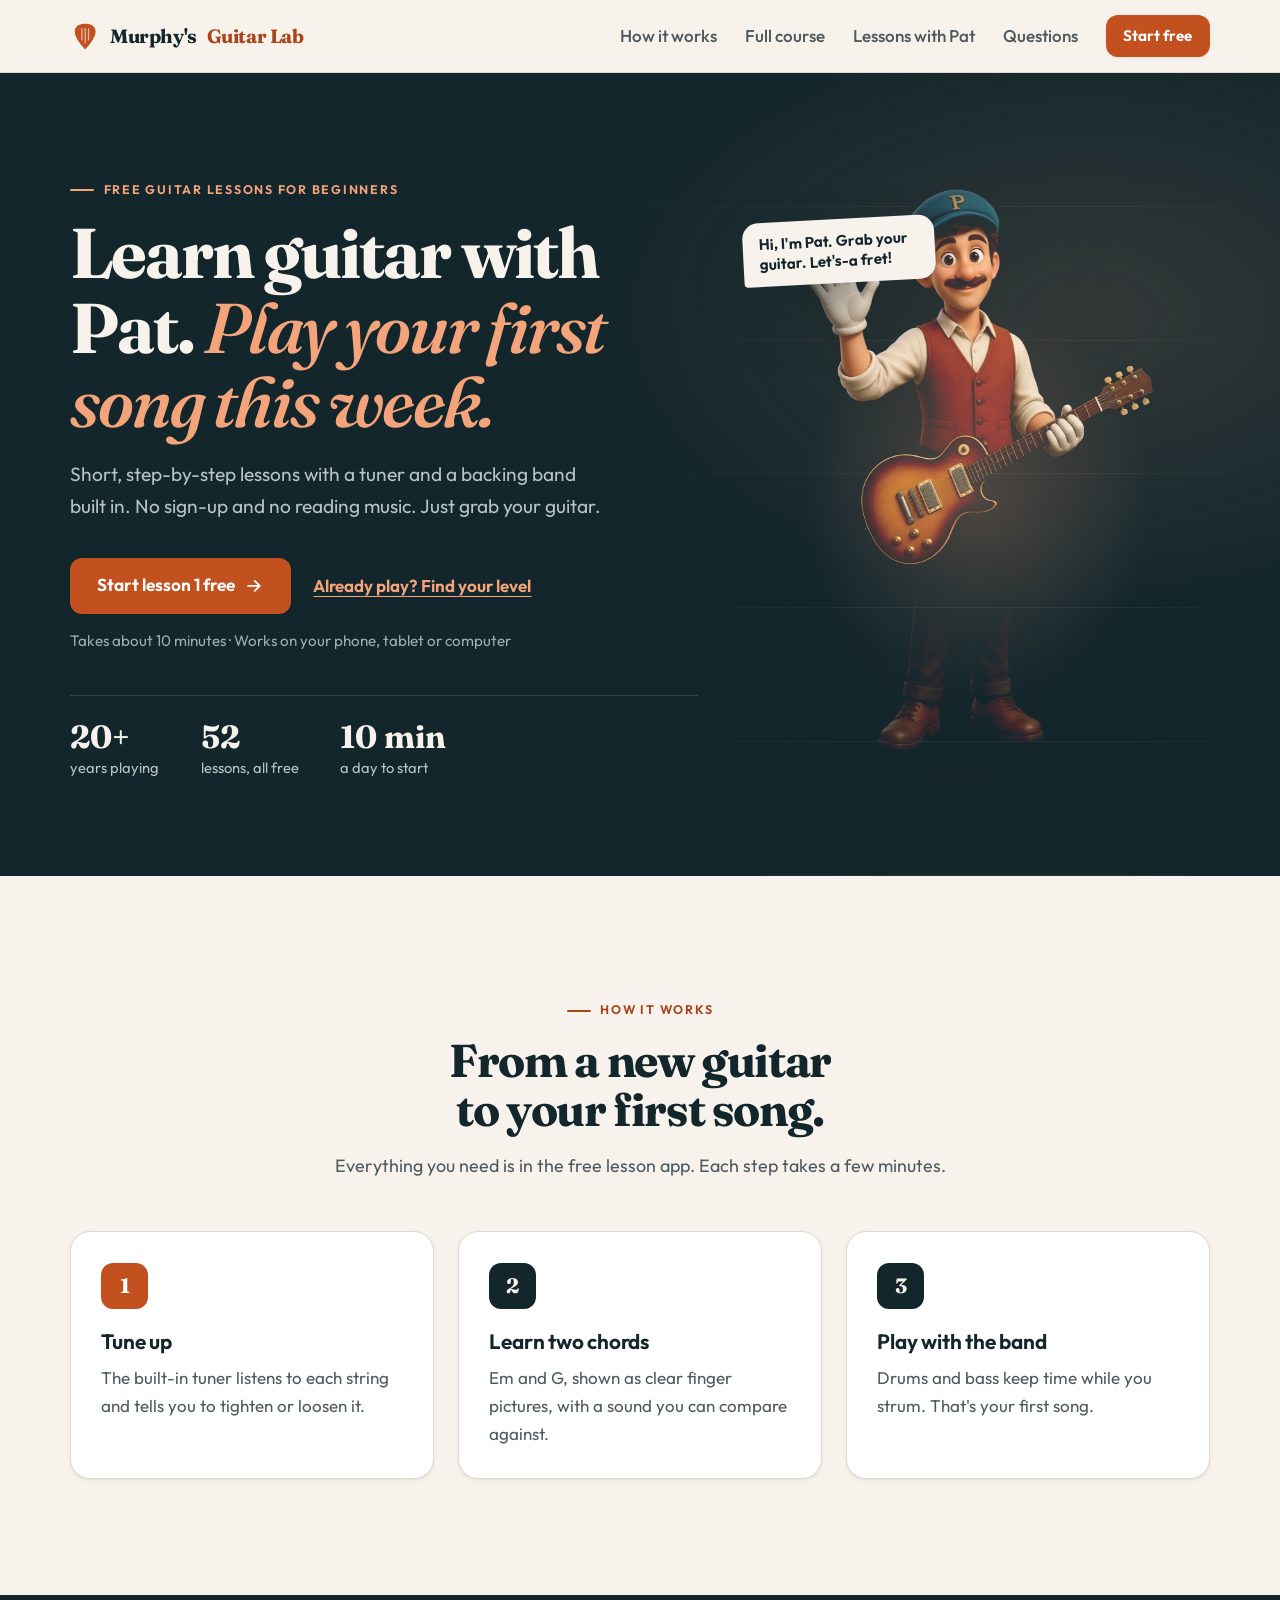
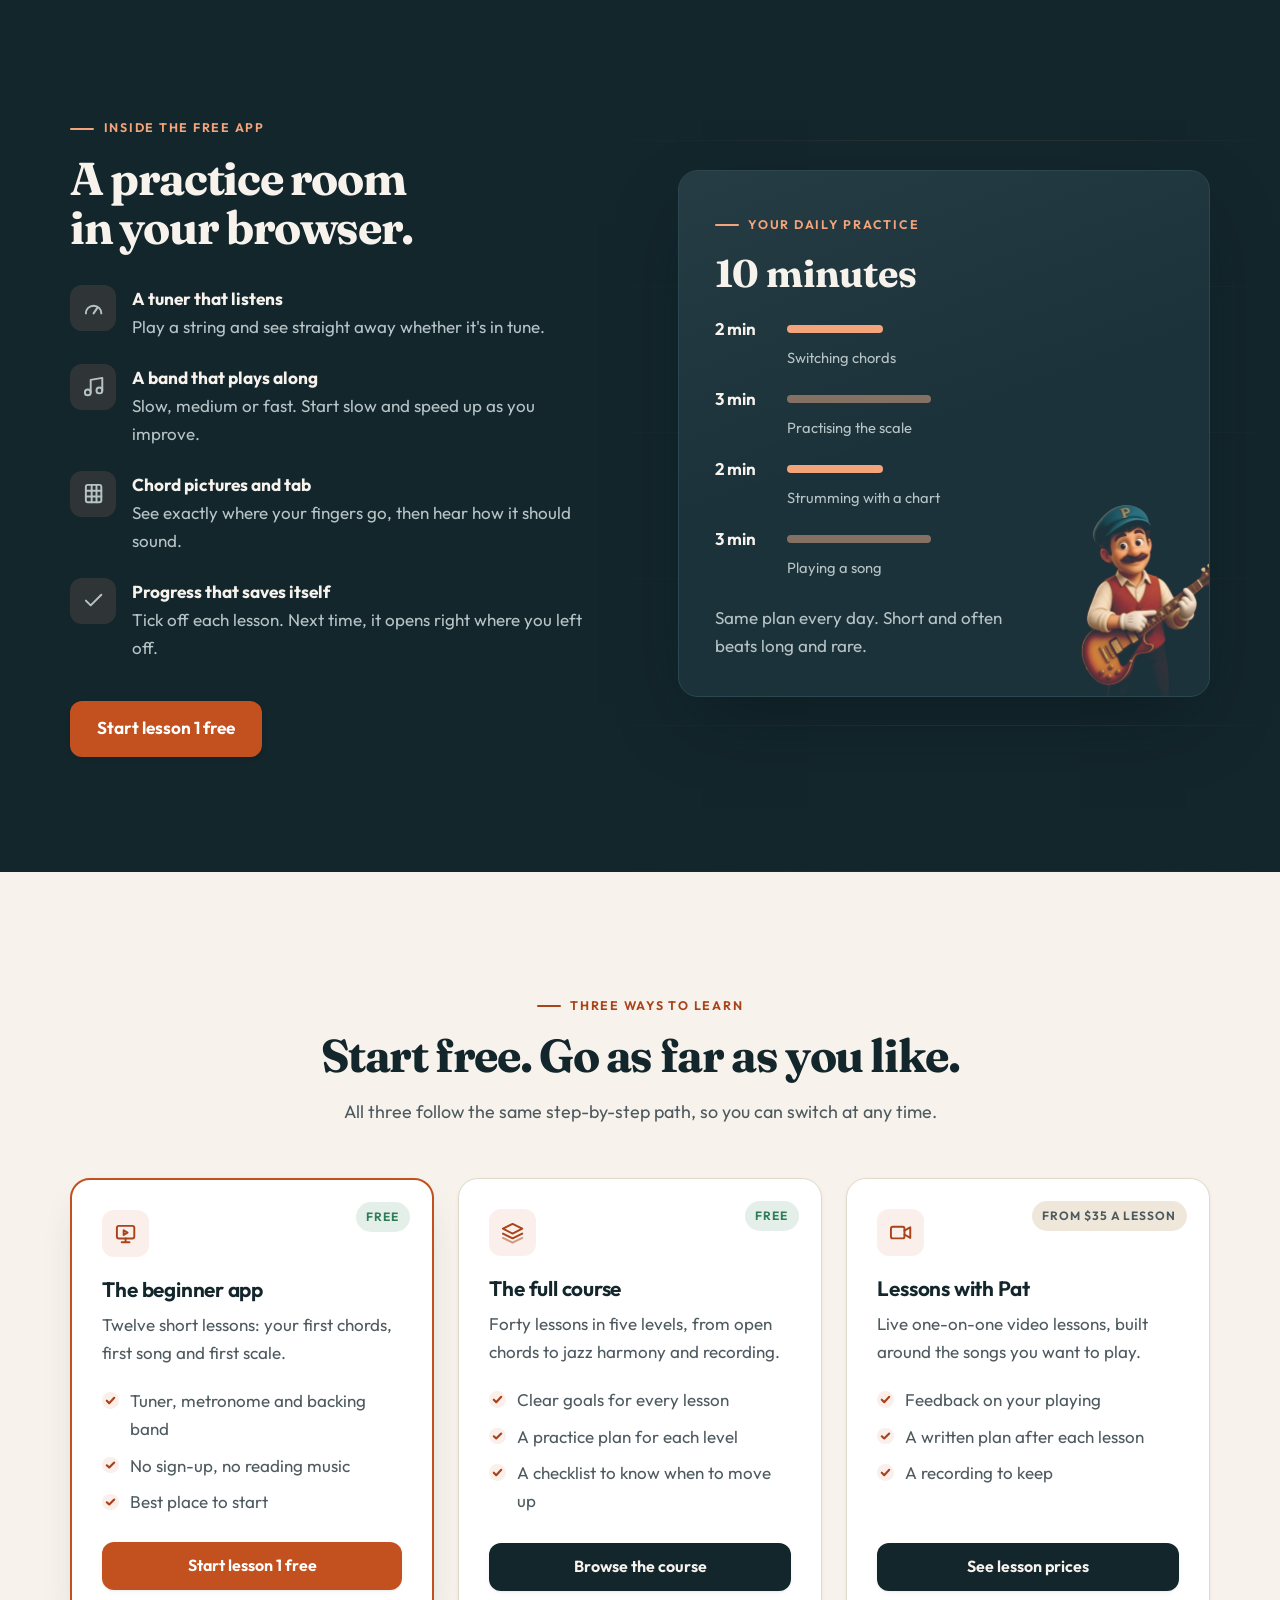
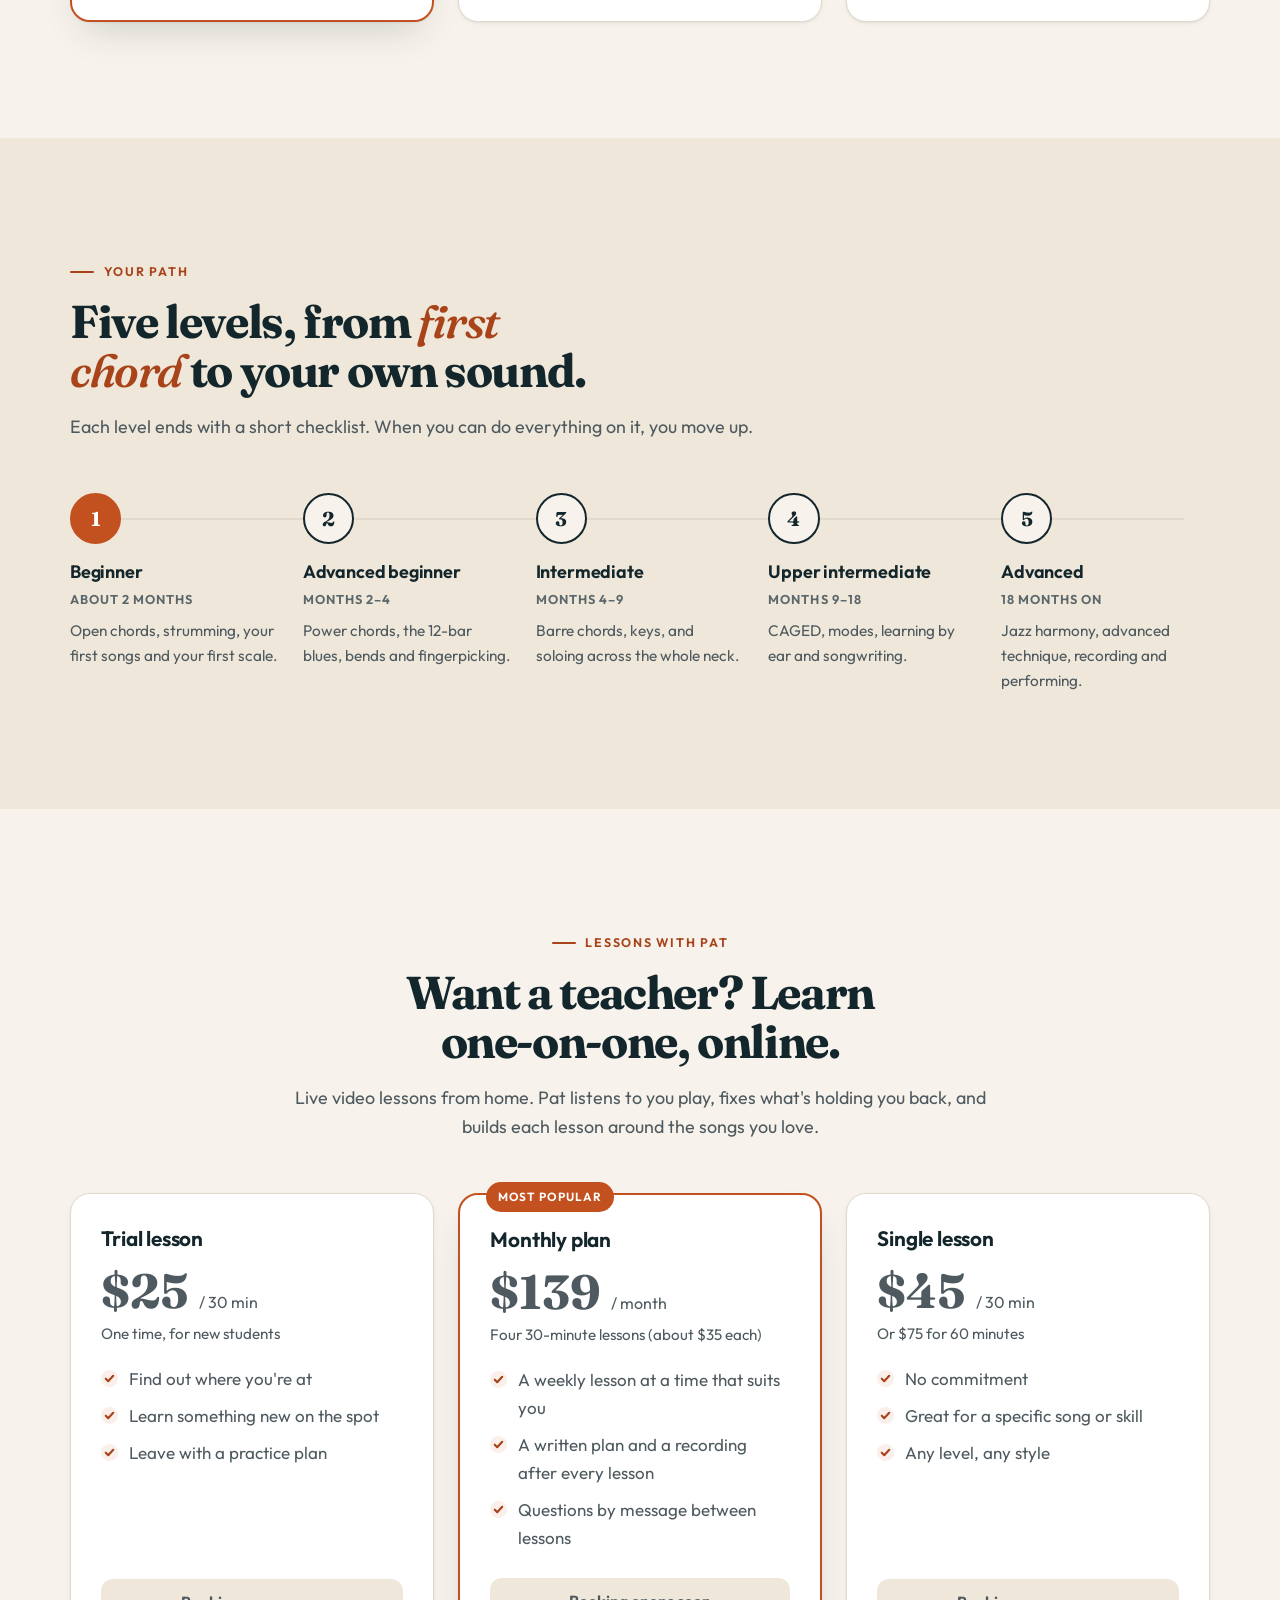
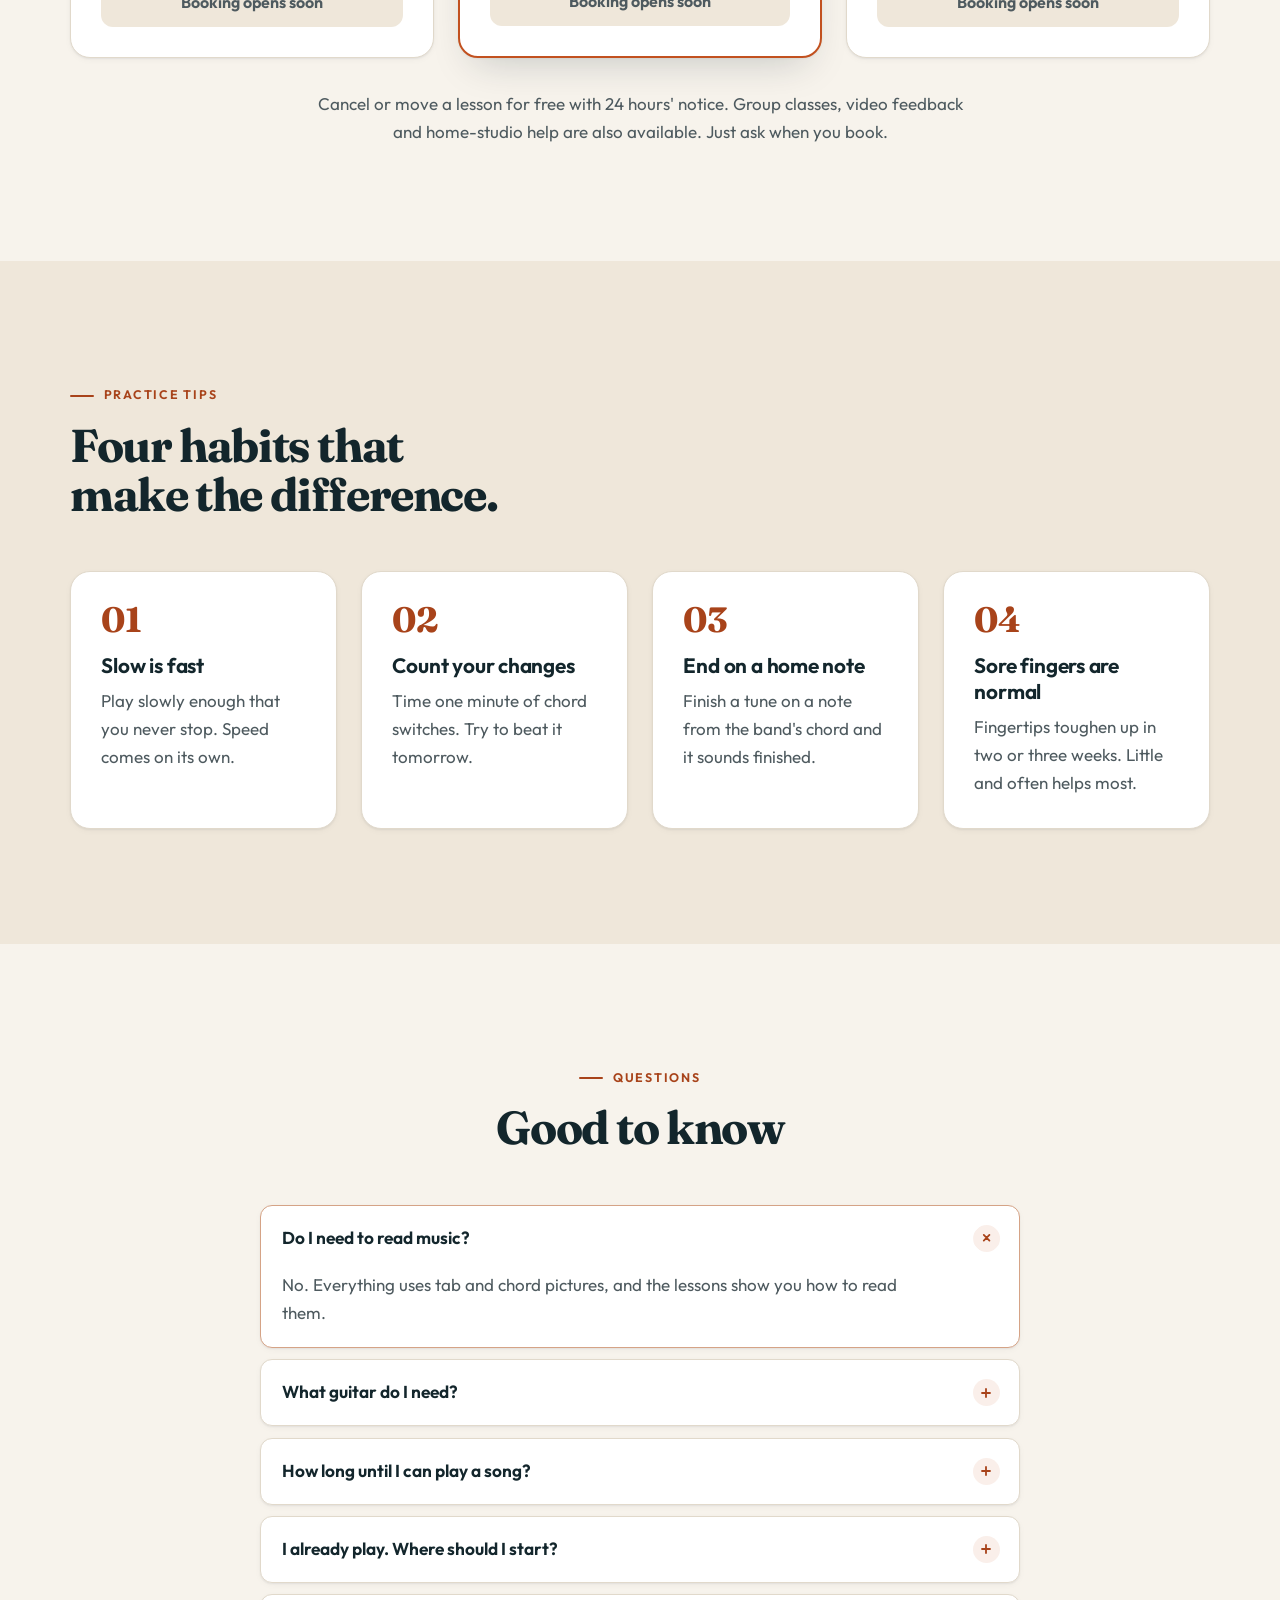
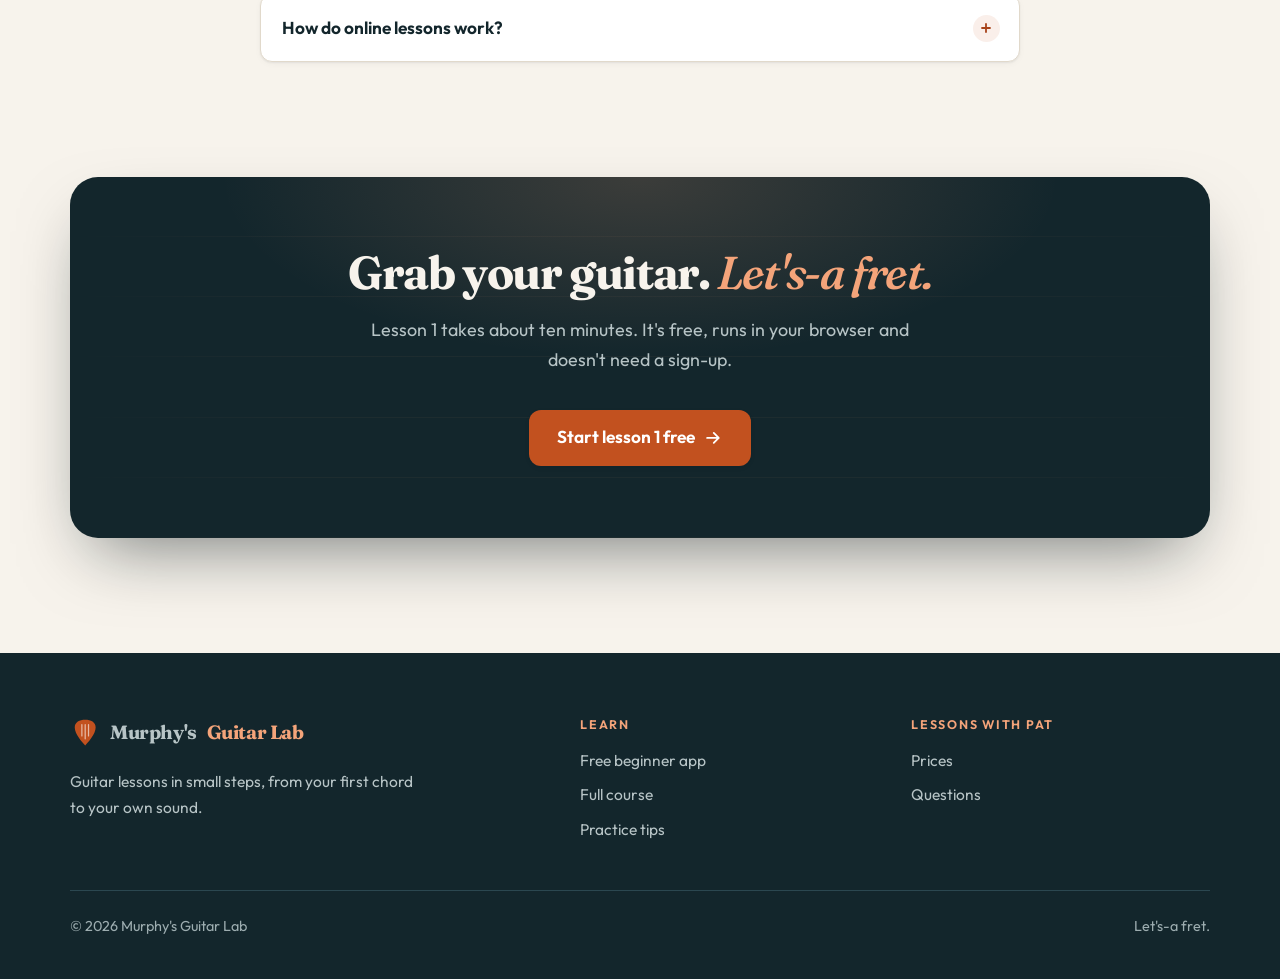
==== commit 00ec1330: "Refresh the design system: paper, ink and one rust accent - 60-30-10 palette with contrast-checked t" ====
--- a/index.html
+++ b/index.html
@@ -4,16 +4,19 @@
   <meta charset="UTF-8">
   <meta name="viewport" content="width=device-width, initial-scale=1">
   <title>Murphy's Guitar Lab — Learn guitar with Pat</title>
-  <meta name="description" content="Learn guitar with Pat: free beginner lessons with a built-in tuner and backing band, a five-level course from first chord to advanced, and one-on-one lessons online.">
+  <meta name="description" content="Free beginner guitar lessons with a built-in tuner and backing band. Play your first song this week, then follow a five-level course or book one-on-one lessons with Pat.">
   <meta property="og:title" content="Murphy's Guitar Lab — Learn guitar with Pat">
-  <meta property="og:description" content="Free beginner lessons, a five-level course, and one-on-one lessons online.">
+  <meta property="og:description" content="Free beginner lessons with a tuner and backing band built in. No sign-up, no reading music.">
   <meta property="og:image" content="assets/img/pat-wave.jpg">
-  <meta name="theme-color" content="#0E1014">
-  <link rel="icon" href="data:image/svg+xml,%3Csvg xmlns='http://www.w3.org/2000/svg' viewBox='0 0 32 32'%3E%3Cpath d='M16 30c-3-3.5-11-12-11-19C5 5.5 10 3 16 3s11 2.5 11 8c0 7-8 15.5-11 19z' fill='%23C9A96E'/%3E%3C/svg%3E">
+  <meta name="theme-color" content="#13262C">
+  <link rel="icon" href="data:image/svg+xml,%3Csvg xmlns='http://www.w3.org/2000/svg' viewBox='0 0 32 32'%3E%3Cpath d='M16 30c-3-3.5-11-12-11-19C5 5.5 10 3 16 3s11 2.5 11 8c0 7-8 15.5-11 19z' fill='%23C2511F'/%3E%3C/svg%3E">
   <link rel="preconnect" href="https://fonts.googleapis.com">
   <link rel="preconnect" href="https://fonts.gstatic.com" crossorigin>
-  <link href="https://fonts.googleapis.com/css2?family=Fraunces:ital,opsz,wght@0,9..144,560;0,9..144,700;1,9..144,560&family=Outfit:wght@400;520;650&display=swap" rel="stylesheet">
-  <link rel="stylesheet" href="assets/css/site.css">
+  <link href="https://fonts.googleapis.com/css2?family=Fraunces:ital,opsz,wght@0,9..144,700;1,9..144,560&family=Outfit:wght@400;520;650&display=swap" rel="stylesheet">
+  <link rel="stylesheet" href="assets/css/site.css?v=4">
+  <!-- Marks JS as available before first paint, so scroll reveals never hide content for no-JS visitors. -->
+  <script>document.documentElement.classList.add("js")</script>
+  <link rel="preload" as="image" href="assets/img/pat-wave-400.jpg" imagesrcset="assets/img/pat-wave-400.jpg 402w, assets/img/pat-wave.jpg 604w" imagesizes="(max-width: 560px) 44vw, (max-width: 960px) 300px, 420px">
 </head>
 <body>
   <a class="skip" href="#main">Skip to content</a>
@@ -21,12 +24,12 @@
   <header class="site-header">
     <div class="wrap header-inner">
       <a class="logo" href="index.html" aria-label="Murphy's Guitar Lab home">
-        <svg class="logo-mark" viewBox="0 0 32 32" aria-hidden="true"><path d="M16 30c-3-3.5-11-12-11-19C5 5.5 10 3 16 3s11 2.5 11 8c0 7-8 15.5-11 19z" fill="#C9A96E"/><path d="M12.5 8v12M16 8v15M19.5 8v12" stroke="#1A140C" stroke-width="1.3" stroke-linecap="round" opacity=".55"/></svg>
+        <svg class="logo-mark" viewBox="0 0 32 32" aria-hidden="true"><path d="M16 30c-3-3.5-11-12-11-19C5 5.5 10 3 16 3s11 2.5 11 8c0 7-8 15.5-11 19z" fill="#C2511F"/><path d="M12.5 8v12M16 8v15M19.5 8v12" stroke="#fff" stroke-width="1.3" stroke-linecap="round" opacity=".6"/></svg>
         Murphy's <span>Guitar Lab</span>
       </a>
       <button class="nav-toggle" type="button" aria-expanded="false" aria-controls="site-nav">Menu</button>
       <nav id="site-nav" class="site-nav" aria-label="Primary">
-        <a href="lessons.html">Free lessons</a>
+        <a href="#how">How it works</a>
         <a href="course.html">Full course</a>
         <a href="#lessons-with-pat">Lessons with Pat</a>
         <a href="#faq">Questions</a>
@@ -36,221 +39,254 @@
   </header>
 
   <main id="main">
-    <!-- ================= HERO ================= -->
-    <section class="hero strings" id="top">
+    <!-- HERO: one message, one primary action. The course is a quiet text link, not a second button. -->
+    <section class="hero strings" aria-labelledby="hero-title">
       <div class="wrap hero-grid">
         <div>
-          <p class="eyebrow">Guitar lessons · beginner to advanced</p>
-          <h1>Learn guitar with Pat. <em>Play your first song this week.</em></h1>
-          <p class="lede">Start with free lessons that have a tuner and a backing band built in. Then follow a five-level course all the way to advanced playing, with one-on-one lessons whenever you want a teacher.</p>
+          <p class="eyebrow">Free guitar lessons for beginners</p>
+          <h1 id="hero-title">Learn guitar with Pat. <em>Play your first song this week.</em></h1>
+          <p class="lede">Short, step-by-step lessons with a tuner and a backing band built in. No sign-up and no reading music. Just grab your guitar.</p>
           <div class="hero-actions">
             <a class="btn btn-primary btn-lg" href="lessons.html">
               Start lesson 1 free
               <svg viewBox="0 0 24 24" fill="none" stroke="currentColor" stroke-width="2.2" stroke-linecap="round" stroke-linejoin="round" aria-hidden="true"><path d="M5 12h14M13 6l6 6-6 6"/></svg>
             </a>
-            <a class="btn btn-secondary btn-lg" href="#lessons-with-pat">Lessons with Pat</a>
+            <a class="text-link" href="course.html">Already play? Find your level</a>
           </div>
-          <ul class="hero-proof">
+          <p class="hero-note">Takes about 10 minutes · Works on your phone, tablet or computer</p>
+          <ul class="hero-proof" aria-label="At a glance">
             <li><strong>20+</strong><span>years playing</span></li>
-            <li><strong>40</strong><span>lessons, 5 levels</span></li>
+            <li><strong>52</strong><span>lessons, all free</span></li>
             <li><strong>10 min</strong><span>a day to start</span></li>
           </ul>
         </div>
         <div class="pat-stage">
           <p class="bubble">Hi, I'm Pat. Grab your guitar. Let's-a fret!</p>
-          <img src="assets/img/pat-wave.jpg" width="604" height="900" alt="Pat, a cartoon guitarist in a teal cap and rust waistcoat, waving and holding a sunburst electric guitar">
-        </div>
-      </div>
-    </section>
-
-    <!-- ================= THREE WAYS ================= -->
-    <section class="section section-alt" id="ways">
-      <div class="wrap">
-        <div class="section-head center">
-          <p class="eyebrow">Three ways to learn</p>
-          <h2>Start free. Go as far as you want.</h2>
-          <p>Every option follows the same step-by-step path, so you can switch between them whenever you like.</p>
-        </div>
-        <div class="cards three">
-          <article class="card way">
-            <span class="tag free">Free</span>
-            <div class="icon"><svg viewBox="0 0 24 24" fill="none" stroke="currentColor" stroke-width="2" stroke-linecap="round" stroke-linejoin="round" aria-hidden="true"><rect x="3" y="4" width="18" height="13" rx="2"/><path d="M10 8.5v5l4-2.5-4-2.5zM8 21h8M12 17v4"/></svg></div>
-            <h3>The beginner app</h3>
-            <p>Twelve short lessons that run in your browser. You'll learn your first chords, first song and first scale.</p>
-            <ul>
-              <li>Built-in tuner and metronome</li>
-              <li>A backing band to play along with</li>
-              <li>No sign-up and no reading music</li>
-            </ul>
-            <a class="btn btn-primary" href="lessons.html">Open the app</a>
-          </article>
-          <article class="card way">
-            <span class="tag free">Free</span>
-            <div class="icon"><svg viewBox="0 0 24 24" fill="none" stroke="currentColor" stroke-width="2" stroke-linecap="round" stroke-linejoin="round" aria-hidden="true"><path d="M12 3 2 8l10 5 10-5-10-5z"/><path d="m2 13 10 5 10-5"/><path d="m2 17.5 10 5 10-5" opacity=".5"/></svg></div>
-            <h3>The full course</h3>
-            <p>Forty lessons in five levels, from open chords to jazz harmony, home recording and performing.</p>
-            <ul>
-              <li>Clear goals for every lesson</li>
-              <li>A practice plan for each level</li>
-              <li>Song lists and fixes for common problems</li>
-            </ul>
-            <a class="btn btn-secondary" href="course.html">See the course</a>
-          </article>
-          <article class="card way">
-            <span class="tag">From $35</span>
-            <div class="icon"><svg viewBox="0 0 24 24" fill="none" stroke="currentColor" stroke-width="2" stroke-linecap="round" stroke-linejoin="round" aria-hidden="true"><rect x="2" y="6" width="14" height="12" rx="2"/><path d="m16 10 6-3.5v11L16 14"/></svg></div>
-            <h3>Lessons with Pat</h3>
-            <p>Live one-on-one video lessons. You get feedback on your playing and a plan built around the songs you love.</p>
-            <ul>
-              <li>Any level, any style</li>
-              <li>A written practice plan after each lesson</li>
-              <li>A recording of every lesson to keep</li>
-            </ul>
-            <a class="btn btn-secondary" href="#lessons-with-pat">See prices</a>
-          </article>
-        </div>
-      </div>
-    </section>
-
-    <!-- ================= LEVEL PATH ================= -->
-    <section class="section" id="path">
-      <div class="wrap">
-        <div class="section-head">
-          <p class="eyebrow">Your path</p>
-          <h2>Five levels, from <em>first chord</em> to finding your own sound.</h2>
-          <p>Each level ends with a short checklist. When you can do everything on it, you move up.</p>
-        </div>
-        <ol class="path">
-          <li><a href="course.html#level-1"><span class="dot">1</span><h3>Beginner</h3><span class="when">About 2 months</span><p>Open chords, strumming, your first songs and your first scale.</p></a></li>
-          <li><a href="course.html#level-2"><span class="dot">2</span><h3>Advanced beginner</h3><span class="when">Months 2–4</span><p>Power chords, the 12-bar blues, bends and fingerpicking.</p></a></li>
-          <li><a href="course.html#level-3"><span class="dot">3</span><h3>Intermediate</h3><span class="when">Months 4–9</span><p>Barre chords, keys, and soloing across the whole neck.</p></a></li>
-          <li><a href="course.html#level-4"><span class="dot">4</span><h3>Upper intermediate</h3><span class="when">Months 9–18</span><p>CAGED, modes, learning by ear and songwriting.</p></a></li>
-          <li><a href="course.html#level-5"><span class="dot">5</span><h3>Advanced</h3><span class="when">18 months on</span><p>Jazz harmony, advanced technique, recording and performing.</p></a></li>
+          <img src="assets/img/pat-wave.jpg" srcset="assets/img/pat-wave-400.jpg 402w, assets/img/pat-wave.jpg 604w"
+               sizes="(max-width: 560px) 44vw, (max-width: 960px) 300px, 420px" width="604" height="900" fetchpriority="high"
+               alt="Pat, a cartoon guitarist in a teal cap and rust waistcoat, waving and holding a sunburst electric guitar">
+        </div>
+      </div>
+    </section>
+
+    <!-- HOW IT WORKS: the value in three plain steps. -->
+    <section class="section" id="how" aria-labelledby="how-title">
+      <div class="wrap">
+        <div class="section-head center" data-reveal>
+          <p class="eyebrow">How it works</p>
+          <h2 id="how-title">From a new guitar to your first song.</h2>
+          <p>Everything you need is in the free lesson app. Each step takes a few minutes.</p>
+        </div>
+        <ol class="steps">
+          <li data-reveal>
+            <article class="card">
+              <h3>Tune up</h3>
+              <p>The built-in tuner listens to each string and tells you to tighten or loosen it.</p>
+            </article>
+          </li>
+          <li data-reveal style="--d:.08s">
+            <article class="card">
+              <h3>Learn two chords</h3>
+              <p>Em and G, shown as clear finger pictures, with a sound you can compare against.</p>
+            </article>
+          </li>
+          <li data-reveal style="--d:.16s">
+            <article class="card">
+              <h3>Play with the band</h3>
+              <p>Drums and bass keep time while you strum. That's your first song.</p>
+            </article>
+          </li>
         </ol>
       </div>
     </section>
 
-    <!-- ================= INSIDE THE APP ================= -->
-    <section class="section section-alt" id="app">
+    <!-- INSIDE THE APP: dark ink band, repeats the primary action. -->
+    <section class="band-ink strings" id="app" aria-labelledby="app-title">
       <div class="wrap split">
-        <div>
+        <div data-reveal>
           <p class="eyebrow">Inside the free app</p>
-          <h2>Everything you need, right in your browser.</h2>
+          <h2 id="app-title">A practice room in your browser.</h2>
           <ul class="feature-list">
             <li>
               <span class="icon"><svg viewBox="0 0 24 24" fill="none" stroke="currentColor" stroke-width="2" stroke-linecap="round" stroke-linejoin="round" aria-hidden="true"><path d="M4 18a8 8 0 1 1 16 0"/><path d="m12 18 4-6"/></svg></span>
-              <div><strong>A tuner that listens</strong><span>Play a string and it shows you whether to tighten or loosen it.</span></div>
+              <div><strong>A tuner that listens</strong><span>Play a string and see straight away whether it's in tune.</span></div>
             </li>
             <li>
               <span class="icon"><svg viewBox="0 0 24 24" fill="none" stroke="currentColor" stroke-width="2" stroke-linecap="round" stroke-linejoin="round" aria-hidden="true"><path d="M9 18V5l12-2v13"/><circle cx="6" cy="18" r="3"/><circle cx="18" cy="16" r="3"/></svg></span>
-              <div><strong>A band that plays along</strong><span>Drums and bass keep time while you strum, at slow, medium or fast speed.</span></div>
+              <div><strong>A band that plays along</strong><span>Slow, medium or fast. Start slow and speed up as you improve.</span></div>
             </li>
             <li>
               <span class="icon"><svg viewBox="0 0 24 24" fill="none" stroke="currentColor" stroke-width="2" stroke-linecap="round" stroke-linejoin="round" aria-hidden="true"><rect x="4" y="3" width="16" height="18" rx="2"/><path d="M4 9h16M4 15h16M10 3v18M15 3v18"/></svg></span>
-              <div><strong>Chord pictures and tab</strong><span>See where your fingers go, and hear what it should sound like.</span></div>
+              <div><strong>Chord pictures and tab</strong><span>See exactly where your fingers go, then hear how it should sound.</span></div>
             </li>
             <li>
-              <span class="icon"><svg viewBox="0 0 24 24" fill="none" stroke="currentColor" stroke-width="2" stroke-linecap="round" stroke-linejoin="round" aria-hidden="true"><path d="M8 21h8l-3-17h-2L8 21z"/><path d="m12 13 5-6"/></svg></span>
-              <div><strong>A metronome</strong><span>A steady click to practise with, so your timing improves along with your hands.</span></div>
+              <span class="icon"><svg viewBox="0 0 24 24" fill="none" stroke="currentColor" stroke-width="2" stroke-linecap="round" stroke-linejoin="round" aria-hidden="true"><path d="M20 6 9 17l-5-5"/></svg></span>
+              <div><strong>Progress that saves itself</strong><span>Tick off each lesson. Next time, it opens right where you left off.</span></div>
             </li>
           </ul>
-          <a class="btn btn-primary btn-lg" href="lessons.html">Start lesson 1</a>
-        </div>
-        <aside class="practice-card" aria-label="Daily practice plan">
+          <a class="btn btn-primary btn-lg" href="lessons.html">Start lesson 1 free</a>
+        </div>
+        <aside class="practice-card" aria-labelledby="plan-title" data-reveal style="--d:.1s">
           <p class="eyebrow">Your daily practice</p>
-          <h3>10 minutes</h3>
+          <h3 id="plan-title">10 minutes</h3>
           <ul class="timeline">
             <li><b>2 min</b><span class="bar" style="width:40%"></span><small>Switching chords</small></li>
-            <li><b>3 min</b><span class="bar t2" style="width:60%"></span><small>Practising the scale</small></li>
-            <li><b>2 min</b><span class="bar t3" style="width:40%"></span><small>Strumming with a chart</small></li>
-            <li><b>3 min</b><span class="bar t4" style="width:60%"></span><small>Playing a song</small></li>
+            <li><b>3 min</b><span class="bar dim" style="width:60%"></span><small>Practising the scale</small></li>
+            <li><b>2 min</b><span class="bar" style="width:40%"></span><small>Strumming with a chart</small></li>
+            <li><b>3 min</b><span class="bar dim" style="width:60%"></span><small>Playing a song</small></li>
           </ul>
           <p class="foot">Same plan every day. Short and often beats long and rare.</p>
-          <img class="pat-peek" src="assets/img/pat-teach.jpg" width="604" height="900" alt="" loading="lazy">
+          <img class="pat-peek" src="assets/img/pat-teach-400.jpg" width="402" height="600" alt="" loading="lazy" decoding="async">
         </aside>
       </div>
     </section>
 
-    <!-- ================= LESSONS WITH PAT ================= -->
-    <section class="section" id="lessons-with-pat">
-      <div class="wrap">
-        <div class="section-head center">
+    <!-- WAYS TO LEARN: the free app is featured; the other two use solid secondary buttons. -->
+    <section class="section" id="ways" aria-labelledby="ways-title">
+      <div class="wrap">
+        <div class="section-head center" data-reveal>
+          <p class="eyebrow">Three ways to learn</p>
+          <h2 id="ways-title">Start free. Go as far as you like.</h2>
+          <p>All three follow the same step-by-step path, so you can switch at any time.</p>
+        </div>
+        <div class="cards three">
+          <article class="card way featured lift" data-reveal>
+            <span class="tag free">Free</span>
+            <span class="icon"><svg viewBox="0 0 24 24" fill="none" stroke="currentColor" stroke-width="2" stroke-linecap="round" stroke-linejoin="round" aria-hidden="true"><rect x="3" y="4" width="18" height="13" rx="2"/><path d="M10 8.5v5l4-2.5-4-2.5zM8 21h8M12 17v4"/></svg></span>
+            <h3>The beginner app</h3>
+            <p>Twelve short lessons: your first chords, first song and first scale.</p>
+            <ul class="check-list">
+              <li>Tuner, metronome and backing band</li>
+              <li>No sign-up, no reading music</li>
+              <li>Best place to start</li>
+            </ul>
+            <a class="btn btn-primary btn-block" href="lessons.html">Start lesson 1 free</a>
+          </article>
+          <article class="card way lift" data-reveal style="--d:.08s">
+            <span class="tag free">Free</span>
+            <span class="icon"><svg viewBox="0 0 24 24" fill="none" stroke="currentColor" stroke-width="2" stroke-linecap="round" stroke-linejoin="round" aria-hidden="true"><path d="M12 3 2 8l10 5 10-5-10-5z"/><path d="m2 13 10 5 10-5"/><path d="m2 17.5 10 5 10-5" opacity=".5"/></svg></span>
+            <h3>The full course</h3>
+            <p>Forty lessons in five levels, from open chords to jazz harmony and recording.</p>
+            <ul class="check-list">
+              <li>Clear goals for every lesson</li>
+              <li>A practice plan for each level</li>
+              <li>A checklist to know when to move up</li>
+            </ul>
+            <a class="btn btn-secondary btn-block" href="course.html">Browse the course</a>
+          </article>
+          <article class="card way lift" data-reveal style="--d:.16s">
+            <span class="tag">From $35 a lesson</span>
+            <span class="icon"><svg viewBox="0 0 24 24" fill="none" stroke="currentColor" stroke-width="2" stroke-linecap="round" stroke-linejoin="round" aria-hidden="true"><rect x="2" y="6" width="14" height="12" rx="2"/><path d="m16 10 6-3.5v11L16 14"/></svg></span>
+            <h3>Lessons with Pat</h3>
+            <p>Live one-on-one video lessons, built around the songs you want to play.</p>
+            <ul class="check-list">
+              <li>Feedback on your playing</li>
+              <li>A written plan after each lesson</li>
+              <li>A recording to keep</li>
+            </ul>
+            <a class="btn btn-secondary btn-block" href="#lessons-with-pat">See lesson prices</a>
+          </article>
+        </div>
+      </div>
+    </section>
+
+    <!-- LEVEL PATH -->
+    <section class="section section-alt" id="path" aria-labelledby="path-title">
+      <div class="wrap">
+        <div class="section-head" data-reveal>
+          <p class="eyebrow">Your path</p>
+          <h2 id="path-title">Five levels, from <em>first chord</em> to your own sound.</h2>
+          <p>Each level ends with a short checklist. When you can do everything on it, you move up.</p>
+        </div>
+        <ol class="path">
+          <li data-reveal><a href="course.html#level-1"><span class="dot">1</span><h3>Beginner</h3><span class="when">About 2 months</span><p>Open chords, strumming, your first songs and your first scale.</p></a></li>
+          <li data-reveal style="--d:.06s"><a href="course.html#level-2"><span class="dot">2</span><h3>Advanced beginner</h3><span class="when">Months 2–4</span><p>Power chords, the 12-bar blues, bends and fingerpicking.</p></a></li>
+          <li data-reveal style="--d:.12s"><a href="course.html#level-3"><span class="dot">3</span><h3>Intermediate</h3><span class="when">Months 4–9</span><p>Barre chords, keys, and soloing across the whole neck.</p></a></li>
+          <li data-reveal style="--d:.18s"><a href="course.html#level-4"><span class="dot">4</span><h3>Upper intermediate</h3><span class="when">Months 9–18</span><p>CAGED, modes, learning by ear and songwriting.</p></a></li>
+          <li data-reveal style="--d:.24s"><a href="course.html#level-5"><span class="dot">5</span><h3>Advanced</h3><span class="when">18 months on</span><p>Jazz harmony, advanced technique, recording and performing.</p></a></li>
+        </ol>
+      </div>
+    </section>
+
+    <!-- LESSONS WITH PAT -->
+    <section class="section" id="lessons-with-pat" aria-labelledby="pat-title">
+      <div class="wrap">
+        <div class="section-head center" data-reveal>
           <p class="eyebrow">Lessons with Pat</p>
-          <h2>One-on-one lessons, online.</h2>
-          <p>Live video lessons from home. Pat listens to you play, fixes what's holding you back, and builds each lesson around songs you want to play.</p>
+          <h2 id="pat-title">Want a teacher? Learn one-on-one, online.</h2>
+          <p>Live video lessons from home. Pat listens to you play, fixes what's holding you back, and builds each lesson around the songs you love.</p>
         </div>
         <div class="pricing">
-          <article class="card price">
+          <article class="card price lift" data-reveal>
             <h3>Trial lesson</h3>
             <p class="amount">$25 <small>/ 30 min</small></p>
             <p class="per">One time, for new students</p>
-            <ul>
+            <ul class="check-list">
               <li>Find out where you're at</li>
               <li>Learn something new on the spot</li>
               <li>Leave with a practice plan</li>
             </ul>
-            <a class="btn btn-secondary" href="#" data-book>Book a trial</a>
-          </article>
-          <article class="card price featured">
+            <a class="btn btn-secondary btn-block" href="#" data-book>Book a trial lesson</a>
+          </article>
+          <article class="card price featured lift" data-reveal style="--d:.08s">
             <span class="badge">Most popular</span>
             <h3>Monthly plan</h3>
             <p class="amount">$139 <small>/ month</small></p>
-            <p class="per">Four 30-minute lessons</p>
-            <ul>
+            <p class="per">Four 30-minute lessons (about $35 each)</p>
+            <ul class="check-list">
               <li>A weekly lesson at a time that suits you</li>
-              <li>A written plan after every lesson</li>
-              <li>A recording of every lesson</li>
+              <li>A written plan and a recording after every lesson</li>
               <li>Questions by message between lessons</li>
             </ul>
-            <a class="btn btn-primary" href="#" data-book>Start a monthly plan</a>
-          </article>
-          <article class="card price">
+            <a class="btn btn-primary btn-block" href="#" data-book>Start a monthly plan</a>
+          </article>
+          <article class="card price lift" data-reveal style="--d:.16s">
             <h3>Single lesson</h3>
             <p class="amount">$45 <small>/ 30 min</small></p>
             <p class="per">Or $75 for 60 minutes</p>
-            <ul>
+            <ul class="check-list">
               <li>No commitment</li>
               <li>Great for a specific song or skill</li>
               <li>Any level, any style</li>
             </ul>
-            <a class="btn btn-secondary" href="#" data-book>Book a lesson</a>
-          </article>
-        </div>
-        <p class="pricing-note">Also available: small group classes for beginners, video feedback on your playing, and help setting up a home recording studio. Ask when you book.</p>
-      </div>
-    </section>
-
-    <!-- ================= TIPS ================= -->
-    <section class="section section-alt" id="tips">
-      <div class="wrap">
-        <div class="section-head">
+            <a class="btn btn-secondary btn-block" href="#" data-book>Book a single lesson</a>
+          </article>
+        </div>
+        <p class="pricing-note">Cancel or move a lesson for free with 24 hours' notice. Group classes, video feedback and home-studio help are also available. Just ask when you book.</p>
+      </div>
+    </section>
+
+    <!-- PRACTICE TIPS -->
+    <section class="section section-alt" id="tips" aria-labelledby="tips-title">
+      <div class="wrap">
+        <div class="section-head" data-reveal>
           <p class="eyebrow">Practice tips</p>
-          <h2>Four habits that make the difference.</h2>
+          <h2 id="tips-title">Four habits that make the difference.</h2>
         </div>
         <div class="cards four tips">
-          <article class="card"><span class="tip-num">01</span><h3>Slow is fast</h3><p>Play slowly enough that you never stop. Speed comes on its own once your hands know the moves.</p></article>
-          <article class="card"><span class="tip-num">02</span><h3>Count your changes</h3><p>Set a one-minute timer and count your clean chord switches. Try to beat that number tomorrow.</p></article>
-          <article class="card"><span class="tip-num">03</span><h3>End on a home note</h3><p>When you make up a tune, finish on a note from the band's chord. It'll sound finished.</p></article>
-          <article class="card"><span class="tip-num">04</span><h3>Sore fingers are normal</h3><p>Fingertips toughen up in two or three weeks. Short daily sessions help more than long ones.</p></article>
-        </div>
-      </div>
-    </section>
-
-    <!-- ================= FAQ ================= -->
-    <section class="section" id="faq">
+          <article class="card" data-reveal><span class="tip-num" aria-hidden="true">01</span><h3>Slow is fast</h3><p>Play slowly enough that you never stop. Speed comes on its own.</p></article>
+          <article class="card" data-reveal style="--d:.06s"><span class="tip-num" aria-hidden="true">02</span><h3>Count your changes</h3><p>Time one minute of chord switches. Try to beat it tomorrow.</p></article>
+          <article class="card" data-reveal style="--d:.12s"><span class="tip-num" aria-hidden="true">03</span><h3>End on a home note</h3><p>Finish a tune on a note from the band's chord and it sounds finished.</p></article>
+          <article class="card" data-reveal style="--d:.18s"><span class="tip-num" aria-hidden="true">04</span><h3>Sore fingers are normal</h3><p>Fingertips toughen up in two or three weeks. Little and often helps most.</p></article>
+        </div>
+      </div>
+    </section>
+
+    <!-- FAQ: native <details> works without JavaScript. -->
+    <section class="section" id="faq" aria-labelledby="faq-title">
       <div class="narrow">
-        <div class="section-head">
+        <div class="section-head center" data-reveal>
           <p class="eyebrow">Questions</p>
-          <h2>Good to know</h2>
-        </div>
-        <div class="faq">
+          <h2 id="faq-title">Good to know</h2>
+        </div>
+        <div class="faq" data-reveal>
           <details open>
             <summary>Do I need to read music?</summary>
             <p>No. Everything uses tab and chord pictures, and the lessons show you how to read them.</p>
           </details>
           <details>
             <summary>What guitar do I need?</summary>
-            <p>Any acoustic or electric guitar works, as long as it's in tune. The first lesson has a tuner that listens through your microphone.</p>
+            <p>Any acoustic or electric guitar works, as long as it's in tune. Lesson 1 has a tuner that listens through your microphone.</p>
           </details>
           <details>
             <summary>How long until I can play a song?</summary>
@@ -258,29 +294,27 @@
           </details>
           <details>
             <summary>I already play. Where should I start?</summary>
-            <p>Look at the checklist at the end of each level in the full course. Start at the first level where you can't do everything on the list yet.</p>
+            <p>Check the list at the end of each level in the <a href="course.html">full course</a>. Start at the first level where you can't yet do everything on it.</p>
           </details>
           <details>
             <summary>How do online lessons work?</summary>
             <p>You join a video call from your computer, tablet or phone. You'll need a quiet room and a camera that shows your fretting hand. After each lesson you get a written practice plan and a recording.</p>
           </details>
-          <details>
-            <summary>What if I need to cancel a lesson?</summary>
-            <p>Give at least 24 hours' notice and the lesson can be moved to another time for free.</p>
-          </details>
-        </div>
-      </div>
-    </section>
-
-    <!-- ================= CTA ================= -->
-    <section class="section" style="padding-top:0">
-      <div class="wrap">
-        <div class="cta-band strings">
-          <h2>Grab your guitar. <em>Let's-a fret.</em></h2>
-          <p>Lesson 1 takes about ten minutes. It's free, runs in your browser, and doesn't need a sign-up.</p>
+        </div>
+      </div>
+    </section>
+
+    <!-- CLOSING CTA: repeats the one primary action. -->
+    <section class="section" style="padding-top:0" aria-labelledby="cta-title">
+      <div class="wrap">
+        <div class="cta-band strings" data-reveal>
+          <h2 id="cta-title">Grab your guitar. <em>Let's-a fret.</em></h2>
+          <p>Lesson 1 takes about ten minutes. It's free, runs in your browser and doesn't need a sign-up.</p>
           <div class="hero-actions">
-            <a class="btn btn-primary btn-lg" href="lessons.html">Start lesson 1 free</a>
-            <a class="btn btn-secondary btn-lg" href="course.html">Browse the course</a>
+            <a class="btn btn-primary btn-lg" href="lessons.html">
+              Start lesson 1 free
+              <svg viewBox="0 0 24 24" fill="none" stroke="currentColor" stroke-width="2.2" stroke-linecap="round" stroke-linejoin="round" aria-hidden="true"><path d="M5 12h14M13 6l6 6-6 6"/></svg>
+            </a>
           </div>
         </div>
       </div>
@@ -292,26 +326,26 @@
       <div class="footer-grid">
         <div>
           <a class="logo" href="index.html">
-            <svg class="logo-mark" viewBox="0 0 32 32" aria-hidden="true"><path d="M16 30c-3-3.5-11-12-11-19C5 5.5 10 3 16 3s11 2.5 11 8c0 7-8 15.5-11 19z" fill="#C9A96E"/><path d="M12.5 8v12M16 8v15M19.5 8v12" stroke="#1A140C" stroke-width="1.3" stroke-linecap="round" opacity=".55"/></svg>
+            <svg class="logo-mark" viewBox="0 0 32 32" aria-hidden="true"><path d="M16 30c-3-3.5-11-12-11-19C5 5.5 10 3 16 3s11 2.5 11 8c0 7-8 15.5-11 19z" fill="#C2511F"/><path d="M12.5 8v12M16 8v15M19.5 8v12" stroke="#fff" stroke-width="1.3" stroke-linecap="round" opacity=".6"/></svg>
             Murphy's <span>Guitar Lab</span>
           </a>
           <p>Guitar lessons in small steps, from your first chord to your own sound.</p>
         </div>
-        <div>
-          <h4>Learn</h4>
+        <nav aria-labelledby="f-learn">
+          <h2 class="footer-h" id="f-learn">Learn</h2>
           <ul>
             <li><a href="lessons.html">Free beginner app</a></li>
             <li><a href="course.html">Full course</a></li>
-            <li><a href="index.html#tips">Practice tips</a></li>
-          </ul>
-        </div>
-        <div>
-          <h4>Lessons</h4>
+            <li><a href="#tips">Practice tips</a></li>
+          </ul>
+        </nav>
+        <nav aria-labelledby="f-pat">
+          <h2 class="footer-h" id="f-pat">Lessons with Pat</h2>
           <ul>
-            <li><a href="index.html#lessons-with-pat">Prices</a></li>
-            <li><a href="index.html#faq">Questions</a></li>
-          </ul>
-        </div>
+            <li><a href="#lessons-with-pat">Prices</a></li>
+            <li><a href="#faq">Questions</a></li>
+          </ul>
+        </nav>
       </div>
       <div class="footer-bottom">
         <span>© <span data-year>2026</span> Murphy's Guitar Lab</span>
@@ -320,6 +354,6 @@
     </div>
   </footer>
 
-  <script src="assets/js/site.js" defer></script>
+  <script src="assets/js/site.js?v=4" defer></script>
 </body>
 </html>
--- a/assets/css/site.css
+++ b/assets/css/site.css
@@ -1,332 +1,434 @@
-/* Murphy's Guitar Lab — shared site styles.
-   Gold is for action. Teal (Pat's cap) and rust (Pat's vest) are small accents only. */
+/* Murphy's Guitar Lab — shared design system.
+
+   Colour (60–30–10):
+   60%  paper  — the warm page background and white cards on it
+   30%  ink    — deep teal from Pat's cap: hero, feature bands, CTA card, footer
+   10%  rust   — from Pat's waistcoat: buttons, links and small highlights only
+
+   Components read semantic tokens (--text, --muted, --surface, --border…).
+   Dark "ink" areas redefine those tokens, so the same card, button and
+   heading styles work on both backgrounds without separate dark variants. */
 :root {
-  --bg: #0E1014;
-  --bg-2: #13161C;
-  --surface: #1A1D24;
-  --surface-2: #20242C;
-  --border: #2C323C;
-  --border-soft: #232831;
-  --text: #F5F1E8;
-  --muted: #B3AEA5;
-  --faint: #8C877F;
-  --accent: #C9A96E;
-  --accent-hover: #D9BC85;
-  --on-accent: #1A140C;
-  --teal: #4FA7B5;
-  --rust: #C2643A;
-  --success: #5CCB91;
-  --radius: 18px;
+  --paper: #F7F3EC;
+  --sand: #EFE7DA;
+  --white: #FFFFFF;
+  --ink: #13262C;
+  --ink-2: #1B323A;
+  --ink-line: #2B4750;
+  --rust: #C2511F;          /* white text on rust: 4.7:1 */
+  --rust-hover: #A9441A;
+  --rust-active: #8F3915;
+  --rust-text: #A8431A;     /* rust as small text on paper: 5.4:1 */
+  --rust-soft: #F4A47A;     /* rust as text on ink: 7.8:1 */
+
+  /* Semantic tokens (light areas) */
+  --bg: var(--paper);
+  --bg-2: var(--sand);
+  --surface: var(--white);
+  --surface-2: var(--paper);
+  --border: #E1D9CB;
+  --border-soft: #EAE3D7;
+  --text: var(--ink);
+  --muted: #4E5A5F;         /* 6.4:1 on paper */
+  --faint: #5C676B;
+  --accent: var(--rust);
+  --accent-hover: var(--rust-hover);
+  --on-accent: #FFFFFF;
+  --eyebrow: var(--rust-text);
+  --em: var(--rust-text);
+  --success: #2E7D57;
+  --tint: rgb(194 81 31 / .09);
+
+  /* Shape, space and depth: shared by every component (visual rhyme) */
+  --radius: 20px;
   --radius-sm: 12px;
-  --wrap: 1160px;
+  --radius-pill: 999px;
+  --wrap: 1140px;
+  --gap: clamp(1rem, 2vw, 1.5rem);
+  --section: clamp(4.5rem, 9vw, 7.5rem);
+  --shadow-sm: 0 1px 2px rgb(19 38 44 / .06), 0 2px 8px -2px rgb(19 38 44 / .06);
+  --shadow: 0 1px 2px rgb(19 38 44 / .05), 0 18px 40px -16px rgb(19 38 44 / .22);
+  --shadow-lg: 0 30px 70px -24px rgb(8 20 24 / .55);
+
+  /* Type: Fraunces is the anchor face (headlines, numbers); Outfit does the reading. */
   --font-display: Fraunces, Georgia, serif;
   --font-body: Outfit, system-ui, sans-serif;
-  --shadow: 0 24px 60px rgb(0 0 0 / .35);
+  --step-h1: clamp(2.6rem, 5.6vw, 4.4rem);
+  --step-h2: clamp(2rem, 3.6vw, 2.9rem);
+  --step-h3: 1.3rem;
+  --step-lede: clamp(1.12rem, 1.5vw, 1.25rem);
+}
+
+/* Dark ink areas: same components, inverted tokens. */
+.hero, .band-ink, .cta-band, .site-footer {
+  --bg: var(--ink);
+  --bg-2: var(--ink);
+  --surface: var(--ink-2);
+  --surface-2: var(--ink-2);
+  --border: var(--ink-line);
+  --border-soft: #22393F;
+  --text: var(--paper);
+  --muted: #B7C4C6;         /* 8.7:1 on ink */
+  --faint: #9DADB0;
+  --eyebrow: var(--rust-soft);
+  --em: var(--rust-soft);
+  --success: #7FD3A6;
+  --tint: rgb(244 164 122 / .12);
+  background-color: var(--ink);
+  color: var(--text);
 }
 
 *, *::before, *::after { box-sizing: border-box; }
-html { scroll-behavior: smooth; scroll-padding-top: 5rem; }
+html { scroll-behavior: smooth; scroll-padding-top: 5.5rem; }
 body {
   margin: 0;
-  background: var(--bg);
+  background: var(--paper);
   color: var(--text);
-  font-family: var(--font-body);
-  font-size: 1.0625rem;
-  line-height: 1.65;
+  font: 400 1.0625rem/1.65 var(--font-body);
   -webkit-font-smoothing: antialiased;
+  text-rendering: optimizeLegibility;
 }
 img { max-width: 100%; height: auto; display: block; }
 a { color: inherit; }
+p a, li a { color: var(--em); text-underline-offset: .2em; }
 .wrap { width: min(var(--wrap), calc(100% - 2rem)); margin-inline: auto; }
 .narrow { width: min(760px, calc(100% - 2rem)); margin-inline: auto; }
 .center { text-align: center; }
 
 .skip {
-  position: absolute; left: 1rem; top: -3rem; z-index: 100;
-  background: var(--accent); color: var(--on-accent); padding: .5rem 1rem; border-radius: 8px;
+  position: absolute; left: 1rem; top: -4rem; z-index: 100;
+  background: var(--rust); color: #fff; padding: .6rem 1rem; border-radius: var(--radius-sm); font-weight: 650;
 }
 .skip:focus { top: 1rem; }
-:focus-visible { outline: 2px solid var(--accent); outline-offset: 3px; border-radius: 6px; }
-
-/* ---------- Type ---------- */
-h1, h2, h3 { font-family: var(--font-display); letter-spacing: -.025em; line-height: 1.1; margin: 0; }
-h1 { font-size: clamp(2.6rem, 6vw, 4.6rem); font-weight: 700; }
-h2 { font-size: clamp(2rem, 3.6vw, 3rem); font-weight: 700; }
-h3 { font-size: 1.3rem; font-weight: 560; }
-h1 em, h2 em { font-style: italic; font-weight: 560; color: var(--accent); }
+:focus-visible { outline: 3px solid var(--rust); outline-offset: 3px; border-radius: 6px; }
+.hero :focus-visible, .band-ink :focus-visible, .cta-band :focus-visible, .site-footer :focus-visible { outline-color: var(--rust-soft); }
+
+/* ---------- Type scale ---------- */
+h1, h2, h3, h4 { margin: 0; color: var(--text); }
+h1, h2 { font-family: var(--font-display); font-weight: 700; letter-spacing: -.03em; line-height: 1.06; text-wrap: balance; }
+h1 { font-size: var(--step-h1); }
+h2 { font-size: var(--step-h2); }
+h3 { font-family: var(--font-body); font-size: var(--step-h3); font-weight: 650; letter-spacing: -.01em; line-height: 1.25; }
+h1 em, h2 em { font-style: italic; font-weight: 560; color: var(--em); }
+p { margin: 0; }
 .eyebrow {
-  display: inline-flex; align-items: center; gap: .55rem;
-  font-size: .74rem; font-weight: 650; letter-spacing: .16em; text-transform: uppercase;
-  color: var(--accent); margin: 0 0 1rem;
-}
-.eyebrow::before { content: ""; width: 1.6rem; height: 1px; background: currentColor; opacity: .7; }
-.center .eyebrow::after { content: ""; width: 1.6rem; height: 1px; background: currentColor; opacity: .7; }
-.lede { color: var(--muted); font-size: clamp(1.1rem, 1.6vw, 1.25rem); max-width: 36rem; margin: 1.1rem 0 0; }
-.section-head { max-width: 44rem; margin-bottom: 2.6rem; }
+  display: inline-flex; align-items: center; gap: .6rem;
+  font-size: .78rem; font-weight: 650; letter-spacing: .14em; text-transform: uppercase;
+  color: var(--eyebrow); margin: 0 0 1rem;
+}
+.eyebrow::before { content: ""; width: 1.5rem; height: 2px; border-radius: 2px; background: currentColor; }
+.lede { color: var(--muted); font-size: var(--step-lede); max-width: 34rem; margin-top: 1.2rem; }
+.section-head { max-width: 44rem; margin-bottom: clamp(2.2rem, 4vw, 3.2rem); }
 .section-head.center { margin-inline: auto; }
-.section-head p { color: var(--muted); font-size: 1.12rem; margin: .9rem 0 0; }
+.section-head.center .eyebrow { justify-content: center; }
+.section-head p:not(.eyebrow) { color: var(--muted); font-size: 1.12rem; margin-top: 1rem; }
+.section-lede { color: var(--muted); font-size: 1.12rem; max-width: 38rem; margin-top: .8rem; }
 .muted { color: var(--muted); }
 
-/* ---------- Buttons ---------- */
+/* ---------- Buttons: always solid, never outline-only ---------- */
 .btn {
-  display: inline-flex; align-items: center; justify-content: center; gap: .5rem;
-  padding: .75rem 1.25rem; border-radius: 999px; font: 650 1rem var(--font-body);
-  text-decoration: none; border: 1px solid transparent; cursor: pointer;
-  transition: background .15s, border-color .15s, transform .15s;
-}
-.btn:hover { transform: translateY(-1px); }
-.btn-primary { background: var(--accent); color: var(--on-accent); }
-.btn-primary:hover { background: var(--accent-hover); }
-.btn-secondary { background: transparent; color: var(--text); border-color: var(--border); }
-.btn-secondary:hover { border-color: var(--accent); }
-.btn-lg { padding: 1rem 1.6rem; font-size: 1.05rem; }
-.btn[aria-disabled="true"] { background: var(--surface-2); color: var(--muted); border-color: var(--border); cursor: default; transform: none; }
-.btn svg { width: 1.1em; height: 1.1em; }
+  display: inline-flex; align-items: center; justify-content: center; gap: .55rem;
+  min-height: 3rem; padding: .8rem 1.4rem; border-radius: var(--radius-sm);
+  font: 650 1rem/1.2 var(--font-body); text-decoration: none; text-align: center;
+  border: 0; cursor: pointer; box-shadow: var(--shadow-sm);
+  transition: background-color .15s, transform .15s, box-shadow .15s;
+}
+.btn:hover { transform: translateY(-1px); box-shadow: var(--shadow); }
+.btn:active { transform: translateY(0); box-shadow: var(--shadow-sm); }
+.btn svg { width: 1.15em; height: 1.15em; flex: none; transition: transform .15s; }
+.btn:hover svg { transform: translateX(3px); }
+.btn-primary { background: var(--rust); color: #fff; }
+.btn-primary:hover { background: var(--rust-hover); }
+.btn-primary:active { background: var(--rust-active); }
+/* Secondary = solid ink on light areas, solid paper on dark areas. */
+.btn-secondary { background: var(--ink); color: var(--paper); }
+.btn-secondary:hover { background: var(--ink-2); }
+.hero .btn-secondary, .band-ink .btn-secondary, .cta-band .btn-secondary, .site-footer .btn-secondary { background: var(--paper); color: var(--ink); }
+.hero .btn-secondary:hover, .band-ink .btn-secondary:hover, .cta-band .btn-secondary:hover { background: #fff; }
+.btn-lg { min-height: 3.5rem; padding: 1rem 1.7rem; font-size: 1.08rem; }
+.btn-block { width: 100%; }
+.btn[aria-disabled="true"] { background: var(--sand); color: var(--muted); box-shadow: none; cursor: default; transform: none; }
+.text-link {
+  display: inline-flex; align-items: center; gap: .4rem; font-weight: 650; color: var(--em);
+  text-decoration: underline; text-decoration-thickness: 1px; text-underline-offset: .25em;
+}
+.text-link:hover { text-decoration-thickness: 2px; }
 
 /* ---------- Header ---------- */
 .site-header {
   position: sticky; top: 0; z-index: 30;
-  background: color-mix(in srgb, var(--bg) 82%, transparent);
-  backdrop-filter: blur(14px); -webkit-backdrop-filter: blur(14px);
-  border-bottom: 1px solid var(--border-soft);
+  background: color-mix(in srgb, var(--paper) 86%, transparent);
+  backdrop-filter: blur(14px) saturate(1.2); -webkit-backdrop-filter: blur(14px) saturate(1.2);
+  border-bottom: 1px solid var(--border);
 }
 .header-inner { display: flex; align-items: center; justify-content: space-between; gap: 1rem; min-height: 4.5rem; }
 .logo {
   display: inline-flex; align-items: center; gap: .6rem;
-  font-family: var(--font-display); font-weight: 700; font-size: 1.2rem;
-  color: var(--text); text-decoration: none; letter-spacing: -.02em;
-}
-.logo span { color: var(--accent); }
+  font: 700 1.2rem var(--font-display); letter-spacing: -.02em; color: var(--text); text-decoration: none;
+}
+.logo span { color: var(--em); }
 .logo-mark { width: 1.9rem; height: 1.9rem; flex: none; }
-.site-nav { display: flex; align-items: center; gap: 1.6rem; }
-.site-nav a:not(.btn) { color: var(--muted); text-decoration: none; font-weight: 520; font-size: .98rem; }
+.site-nav { display: flex; align-items: center; gap: 1.75rem; }
+.site-nav a:not(.btn) { color: var(--muted); text-decoration: none; font-weight: 520; position: relative; }
+.site-nav a:not(.btn)::after {
+  content: ""; position: absolute; left: 0; right: 0; bottom: -.35rem; height: 2px; border-radius: 2px;
+  background: var(--rust); transform: scaleX(0); transition: transform .2s;
+}
 .site-nav a:not(.btn):hover, .site-nav a[aria-current="page"] { color: var(--text); }
-.site-nav .btn { padding: .6rem 1.1rem; font-size: .95rem; }
+.site-nav a:not(.btn):hover::after, .site-nav a[aria-current="page"]::after { transform: scaleX(1); }
+.site-nav .btn { min-height: 2.6rem; padding: .55rem 1.1rem; font-size: .95rem; }
 .nav-toggle {
-  display: none; background: var(--surface); color: var(--text);
-  border: 1px solid var(--border); border-radius: 999px; padding: .5rem .95rem; font: 650 .9rem var(--font-body);
+  display: none; align-items: center; gap: .5rem; min-height: 2.75rem; padding: .5rem 1rem;
+  background: var(--ink); color: var(--paper); border: 0; border-radius: var(--radius-sm);
+  font: 650 .95rem var(--font-body); cursor: pointer;
 }
 
 /* ---------- Sections ---------- */
-.section { padding: clamp(4.5rem, 9vw, 7rem) 0; position: relative; }
-.section-alt { background: var(--bg-2); border-block: 1px solid var(--border-soft); }
-
-/* Six faint "strings" — the site's background motif */
+.section { padding: var(--section) 0; position: relative; }
+.section-alt { background: var(--sand); }
+.band-ink { padding: var(--section) 0; }
+
+/* Six faint strings: the background motif of every dark band. */
 .strings { position: relative; isolation: isolate; }
 .strings::before {
   content: ""; position: absolute; inset: 0; z-index: -1; pointer-events: none;
-  background: repeating-linear-gradient(to bottom, transparent 0 calc(16.66% - 1px), rgb(201 169 110 / .07) calc(16.66% - 1px) 16.66%);
-  mask-image: linear-gradient(to right, transparent, #000 25%, #000 75%, transparent);
-  -webkit-mask-image: linear-gradient(to right, transparent, #000 25%, #000 75%, transparent);
-}
+  background: repeating-linear-gradient(to bottom, transparent 0 calc(16.66% - 1px), rgb(244 164 122 / .08) calc(16.66% - 1px) 16.66%);
+  /* Kept to the right-hand side so the lines never run through headline text. */
+  mask-image: linear-gradient(to right, transparent 45%, #000 70%, #000 88%, transparent);
+  -webkit-mask-image: linear-gradient(to right, transparent 45%, #000 70%, #000 88%, transparent);
+}
+.cta-band.strings::before { border-radius: inherit; mask-image: linear-gradient(to right, transparent, #000 20%, #000 80%, transparent); -webkit-mask-image: linear-gradient(to right, transparent, #000 20%, #000 80%, transparent); opacity: .6; }
 
 /* ---------- Hero ---------- */
-.hero { padding: clamp(3rem, 7vw, 5.5rem) 0 clamp(3.5rem, 7vw, 5rem); overflow: hidden; }
-.hero-grid { display: grid; grid-template-columns: 1.15fr .85fr; gap: 2rem; align-items: center; }
-.hero-actions { display: flex; flex-wrap: wrap; gap: .8rem; margin-top: 2rem; }
-.hero-proof { display: flex; flex-wrap: wrap; gap: 1.6rem 2.4rem; margin: 2.6rem 0 0; padding: 0; list-style: none; }
-.hero-proof li { display: grid; gap: .1rem; }
-.hero-proof strong { font-family: var(--font-display); font-size: 1.9rem; line-height: 1; color: var(--text); }
-.hero-proof span { color: var(--faint); font-size: .9rem; }
+.hero {
+  padding: clamp(3rem, 7vw, 6rem) 0 clamp(3.5rem, 7vw, 5.5rem); overflow: hidden;
+  background:
+    radial-gradient(700px 420px at 85% 30%, rgb(244 164 122 / .14), transparent 70%),
+    var(--ink);
+}
+.hero-grid { display: grid; grid-template-columns: 1.15fr .85fr; gap: clamp(2rem, 4vw, 3rem); align-items: center; }
+.hero-actions { display: flex; flex-wrap: wrap; align-items: center; gap: .9rem 1.4rem; margin-top: 2.2rem; }
+.hero-note { color: var(--faint); font-size: .95rem; margin-top: .9rem; }
+.hero-proof {
+  display: flex; flex-wrap: wrap; gap: 1.4rem 2.6rem; margin: 2.6rem 0 0; padding: 1.6rem 0 0; list-style: none;
+  border-top: 1px solid var(--border);
+}
+.hero-proof li { display: grid; gap: .15rem; }
+.hero-proof strong { font: 700 2rem/1 var(--font-display); color: var(--text); }
+.hero-proof span { color: var(--muted); font-size: .92rem; }
 
 .pat-stage { position: relative; justify-self: center; width: min(420px, 100%); }
 .pat-stage::before {
-  content: ""; position: absolute; inset: 8% -10% 0; z-index: 0;
-  background: radial-gradient(closest-side, rgb(201 169 110 / .28), transparent 72%);
-}
-.pat-stage::after {
-  content: ""; position: absolute; left: 12%; right: 12%; bottom: 3%; height: 7%; z-index: 0;
-  background: radial-gradient(closest-side, rgb(0 0 0 / .65), transparent);
-}
+  content: ""; position: absolute; inset: 10% -8% 2%; z-index: 0; border-radius: 50%;
+  background: radial-gradient(closest-side, rgb(244 164 122 / .22), transparent 72%);
+}
+/* Pat's photos sit on near-black. "lighten" lets the ink show through that black
+   (ink is lighter on every channel), so no box appears around him on any dark band. */
+.pat-stage img, .pat-peek { mix-blend-mode: lighten; }
 .pat-stage img {
   position: relative; z-index: 1; width: 100%; height: auto;
   mask-image: radial-gradient(ellipse 62% 60% at 50% 50%, #000 62%, transparent 100%);
   -webkit-mask-image: radial-gradient(ellipse 62% 60% at 50% 50%, #000 62%, transparent 100%);
 }
 .bubble {
-  position: absolute; z-index: 2; top: 9%; left: -6%;
-  background: var(--text); color: var(--on-accent);
-  font-weight: 650; font-size: .95rem; line-height: 1.3;
-  padding: .7rem 1rem; border-radius: 16px 16px 16px 4px; box-shadow: var(--shadow);
-  max-width: 12rem; transform: rotate(-3deg);
-}
-
-/* ---------- Cards ---------- */
-.cards { display: grid; gap: 1.1rem; }
+  position: absolute; z-index: 2; top: 9%; left: -6%; max-width: 12rem;
+  background: var(--paper); color: var(--ink); font-weight: 650; font-size: .95rem; line-height: 1.3;
+  padding: .75rem 1rem; border-radius: 16px 16px 16px 4px; box-shadow: var(--shadow-lg); transform: rotate(-3deg);
+}
+
+/* ---------- Cards (one shape everywhere) ---------- */
+.cards { display: grid; gap: var(--gap); }
 .cards.three { grid-template-columns: repeat(3, 1fr); }
 .cards.two { grid-template-columns: repeat(2, 1fr); }
 .cards.four { grid-template-columns: repeat(4, 1fr); }
 .card {
   background: var(--surface); border: 1px solid var(--border); border-radius: var(--radius);
-  padding: 1.6rem 1.5rem; position: relative;
-}
-.card p { color: var(--muted); margin: .6rem 0 0; }
+  padding: clamp(1.4rem, 2.5vw, 1.9rem); position: relative; box-shadow: var(--shadow-sm);
+}
+.card p { color: var(--muted); margin-top: .6rem; }
 .card strong { color: var(--text); }
-.card .icon {
-  width: 2.8rem; height: 2.8rem; border-radius: 12px; display: grid; place-items: center;
-  background: rgb(201 169 110 / .12); color: var(--accent); margin-bottom: 1.1rem;
-}
-.card .icon svg { width: 1.45rem; height: 1.45rem; }
-
-/* Path cards (three ways to learn) */
-.way { display: flex; flex-direction: column; transition: border-color .2s, transform .2s; }
-.way:hover { border-color: color-mix(in srgb, var(--accent) 55%, var(--border)); transform: translateY(-3px); }
-.way .tag { position: absolute; top: 1.3rem; right: 1.3rem; font-size: .72rem; font-weight: 650; letter-spacing: .1em; text-transform: uppercase; color: var(--faint); }
-.way .tag.free { color: var(--success); }
-.way ul { list-style: none; padding: 0; margin: 1.1rem 0 1.4rem; color: var(--muted); font-size: .97rem; }
-.way li { padding: .3rem 0 .3rem 1.5rem; position: relative; }
-.way li::before { content: ""; position: absolute; left: 0; top: .78rem; width: .55rem; height: .55rem; border-radius: 50%; border: 2px solid var(--accent); }
-.way .btn { margin-top: auto; align-self: flex-start; }
+.icon {
+  width: 2.9rem; height: 2.9rem; border-radius: var(--radius-sm); display: grid; place-items: center; flex: none;
+  background: var(--tint); color: var(--em);
+}
+.icon svg { width: 1.45rem; height: 1.45rem; }
+.card .icon { margin-bottom: 1.2rem; }
+.check-list { list-style: none; padding: 0; margin: 1.2rem 0 1.6rem; display: grid; gap: .55rem; color: var(--muted); }
+.check-list li { padding-left: 1.75rem; position: relative; }
+.check-list li::before {
+  content: ""; position: absolute; left: 0; top: .32rem; width: 1.05rem; height: 1.05rem; border-radius: 50%;
+  background: var(--tint) url("data:image/svg+xml,%3Csvg xmlns='http://www.w3.org/2000/svg' viewBox='0 0 16 16'%3E%3Cpath d='m4.5 8.2 2.3 2.3 4.7-5' fill='none' stroke='%23A8431A' stroke-width='2' stroke-linecap='round' stroke-linejoin='round'/%3E%3C/svg%3E") center / 100% no-repeat;
+}
+.lift { transition: transform .2s, box-shadow .2s, border-color .2s; }
+.lift:hover { transform: translateY(-4px); box-shadow: var(--shadow); }
+
+/* ---------- Steps ---------- */
+.steps { list-style: none; padding: 0; margin: 0; display: grid; grid-template-columns: repeat(3, 1fr); gap: var(--gap); counter-reset: step; }
+.steps li { counter-increment: step; }
+.steps .card { height: 100%; }
+.steps .card::before {
+  content: counter(step); display: grid; place-items: center; width: 2.9rem; height: 2.9rem; margin-bottom: 1.2rem;
+  border-radius: var(--radius-sm); background: var(--ink); color: var(--paper); font: 700 1.3rem var(--font-display);
+}
+.steps li:first-child .card::before { background: var(--rust); color: #fff; }
+
+/* ---------- Ways to learn ---------- */
+.way { display: flex; flex-direction: column; }
+.way .tag {
+  position: absolute; top: 1.4rem; right: 1.4rem; font-size: .75rem; font-weight: 650; letter-spacing: .08em; text-transform: uppercase;
+  padding: .3rem .65rem; border-radius: var(--radius-pill); background: var(--sand); color: var(--muted);
+}
+.way .tag.free { background: rgb(46 125 87 / .12); color: var(--success); }
+.way .btn { margin-top: auto; }
+.way.featured { border: 2px solid var(--rust); box-shadow: var(--shadow); }
 
 /* ---------- Level path ---------- */
-.path { list-style: none; padding: 0; margin: 0; display: grid; grid-template-columns: repeat(5, 1fr); gap: 1rem; position: relative; counter-reset: lvl; }
-.path::before {
-  content: ""; position: absolute; left: 2rem; right: 2rem; top: 1.6rem; height: 2px;
-  background: linear-gradient(to right, var(--accent), var(--teal) 60%, var(--rust));
-  opacity: .55;
-}
-.path li { position: relative; }
-.path a { display: block; text-decoration: none; height: 100%; }
+.path { list-style: none; padding: 0; margin: 0; display: grid; grid-template-columns: repeat(5, 1fr); gap: var(--gap); position: relative; }
+.path::before { content: ""; position: absolute; left: 1.6rem; right: 1.6rem; top: 1.6rem; height: 2px; background: var(--border); }
+.path a { display: block; height: 100%; text-decoration: none; }
 .path .dot {
-  width: 3.2rem; height: 3.2rem; border-radius: 50%; display: grid; place-items: center;
-  font-family: var(--font-display); font-weight: 700; font-size: 1.25rem;
-  background: var(--bg-2); border: 2px solid var(--accent); color: var(--accent);
-  position: relative; z-index: 1; margin-bottom: 1.1rem;
-}
-.path li:first-child .dot { background: var(--accent); color: var(--on-accent); }
+  width: 3.2rem; height: 3.2rem; border-radius: 50%; display: grid; place-items: center; position: relative; z-index: 1;
+  font: 700 1.25rem var(--font-display); background: var(--paper); border: 2px solid var(--ink); color: var(--ink); margin-bottom: 1.1rem;
+  transition: background-color .2s, color .2s;
+}
+.path li:first-child .dot { background: var(--rust); border-color: var(--rust); color: #fff; }
+.path a:hover .dot { background: var(--ink); color: var(--paper); }
+.path li:first-child a:hover .dot { background: var(--rust-hover); }
 .path h3 { font-size: 1.12rem; }
-.path .when { display: block; font-size: .8rem; letter-spacing: .08em; text-transform: uppercase; color: var(--faint); margin: .25rem 0 .5rem; }
-.path p { color: var(--muted); font-size: .94rem; margin: 0; }
-.path a:hover h3 { color: var(--accent); }
-
-/* ---------- Feature split ---------- */
-.split { display: grid; grid-template-columns: .9fr 1.1fr; gap: clamp(2rem, 5vw, 4.5rem); align-items: center; }
-.feature-list { list-style: none; padding: 0; margin: 2rem 0 2.2rem; display: grid; gap: 1.25rem; }
-.feature-list li { display: grid; grid-template-columns: 2.6rem 1fr; gap: 1rem; align-items: start; }
-.feature-list .icon { width: 2.6rem; height: 2.6rem; border-radius: 12px; display: grid; place-items: center; background: rgb(79 167 181 / .14); color: var(--teal); }
-.feature-list .icon svg { width: 1.3rem; height: 1.3rem; }
-.feature-list strong { display: block; font-size: 1.05rem; }
-.feature-list span { color: var(--muted); font-size: .97rem; }
+.path a:hover h3 { color: var(--rust-text); }
+.path .when { display: block; font-size: .8rem; font-weight: 650; letter-spacing: .08em; text-transform: uppercase; color: var(--faint); margin: .3rem 0 .5rem; }
+.path p { color: var(--muted); font-size: .96rem; }
+
+/* ---------- Feature split (dark band) ---------- */
+.split { display: grid; grid-template-columns: 1fr 1fr; gap: clamp(2rem, 6vw, 5rem); align-items: center; }
+.feature-list { list-style: none; padding: 0; margin: 2rem 0 2.4rem; display: grid; gap: 1.4rem; }
+.feature-list li { display: grid; grid-template-columns: 2.9rem 1fr; gap: 1rem; align-items: start; }
+.feature-list strong { display: block; font-size: 1.08rem; }
+.feature-list span { color: var(--muted); }
 
 .practice-card {
-  background: var(--surface); border: 1px solid var(--border); border-radius: 24px;
-  padding: 1.8rem; box-shadow: var(--shadow); position: relative; overflow: hidden;
-}
+  background: linear-gradient(160deg, rgb(255 255 255 / .05), transparent 50%), var(--ink-2);
+  border: 1px solid var(--ink-line); border-radius: var(--radius); padding: clamp(1.5rem, 3vw, 2.2rem);
+  box-shadow: var(--shadow-lg); position: relative; overflow: hidden;
+}
+.practice-card h3 { font: 700 2.4rem/1 var(--font-display); margin: .2rem 0 1.4rem; }
 .practice-card .pat-peek {
-  position: absolute; right: -2.2rem; bottom: -5.5rem; width: 12.5rem; opacity: .95;
+  position: absolute; right: -2.4rem; bottom: -5.5rem; width: 12.5rem;
   mask-image: radial-gradient(ellipse 60% 58% at 50% 50%, #000 60%, transparent 100%);
   -webkit-mask-image: radial-gradient(ellipse 60% 58% at 50% 50%, #000 60%, transparent 100%);
 }
-.practice-card h3 { font-size: 2.2rem; margin: .2rem 0 1.2rem; }
-.timeline { list-style: none; padding: 0; margin: 0; display: grid; gap: .65rem; max-width: 72%; }
-.timeline li { display: grid; grid-template-columns: 4.2rem 1fr; gap: .8rem; align-items: center; }
-.timeline .bar { height: .55rem; border-radius: 999px; background: var(--accent); }
-.timeline .bar.t2 { background: var(--teal); }
-.timeline .bar.t3 { background: var(--rust); }
-.timeline .bar.t4 { background: var(--success); }
+.timeline { list-style: none; padding: 0; margin: 0; display: grid; gap: .9rem; max-width: 68%; }
+.timeline li { display: grid; grid-template-columns: 3.6rem 1fr; gap: .2rem .9rem; align-items: center; }
 .timeline b { font-weight: 650; }
-.timeline small { display: block; color: var(--muted); font-size: .9rem; grid-column: 2; margin-top: -.35rem; }
-.practice-card .foot { color: var(--muted); font-size: .95rem; margin: 1.4rem 0 0; max-width: 70%; }
+.timeline .bar { height: .5rem; border-radius: var(--radius-pill); background: var(--rust-soft); }
+.timeline .bar.dim { background: color-mix(in srgb, var(--rust-soft) 45%, var(--ink-line)); }
+.timeline small { grid-column: 2; color: var(--muted); font-size: .92rem; }
+.practice-card .foot { color: var(--muted); margin-top: 1.5rem; max-width: 68%; }
 
 /* ---------- Pricing ---------- */
-.pricing { display: grid; grid-template-columns: repeat(3, 1fr); gap: 1.1rem; align-items: stretch; }
+.pricing { display: grid; grid-template-columns: repeat(3, 1fr); gap: var(--gap); align-items: stretch; }
 .price { display: flex; flex-direction: column; }
-.price.featured {
-  border-color: var(--accent);
-  background: linear-gradient(180deg, rgb(201 169 110 / .1), transparent 45%), var(--surface);
-}
+.price.featured { border: 2px solid var(--rust); box-shadow: var(--shadow); }
 .price .badge {
-  position: absolute; top: -.75rem; left: 1.5rem;
-  background: var(--accent); color: var(--on-accent); font-size: .72rem; font-weight: 650;
-  letter-spacing: .1em; text-transform: uppercase; padding: .25rem .7rem; border-radius: 999px;
-}
-.price .amount { font-family: var(--font-display); font-size: 2.8rem; font-weight: 700; line-height: 1; margin: 1rem 0 .2rem; }
-.price .amount small { font-family: var(--font-body); font-size: 1rem; font-weight: 400; color: var(--muted); }
-.price .per { color: var(--faint); font-size: .92rem; margin: 0; }
-.price ul { list-style: none; padding: 0; margin: 1.3rem 0 1.6rem; color: var(--muted); font-size: .97rem; }
-.price li { padding: .35rem 0 .35rem 1.6rem; position: relative; }
-.price li::before { content: "✓"; position: absolute; left: 0; color: var(--success); font-weight: 650; }
+  position: absolute; top: -.8rem; left: 1.6rem; background: var(--rust); color: #fff;
+  font-size: .74rem; font-weight: 650; letter-spacing: .08em; text-transform: uppercase; padding: .3rem .75rem; border-radius: var(--radius-pill);
+}
+.price .amount { font: 700 3rem/1 var(--font-display); margin-top: 1rem; }
+.price .amount small { font: 400 1rem var(--font-body); color: var(--muted); }
+.price .per { color: var(--muted); font-size: .95rem; margin-top: .4rem; }
 .price .btn { margin-top: auto; }
-.pricing-note { color: var(--faint); text-align: center; margin: 1.8rem auto 0; font-size: .95rem; max-width: 40rem; }
+.pricing-note { color: var(--muted); text-align: center; margin: 2rem auto 0; max-width: 42rem; }
 
 /* ---------- Tips ---------- */
-.tip-num { font-family: var(--font-display); font-size: 2.2rem; font-weight: 700; color: var(--accent); line-height: 1; opacity: .9; }
-.tips .card h3 { margin-top: .9rem; }
+.tip-num { display: block; font: 700 2.2rem/1 var(--font-display); color: var(--em); }
+.tips h3 { margin-top: .9rem; }
 
 /* ---------- FAQ ---------- */
-.faq details { border-bottom: 1px solid var(--border); }
-.faq details:first-child { border-top: 1px solid var(--border); }
+.faq { display: grid; gap: .7rem; }
+.faq details { background: var(--surface); border: 1px solid var(--border); border-radius: var(--radius-sm); box-shadow: var(--shadow-sm); }
+.faq details[open] { border-color: color-mix(in srgb, var(--rust) 40%, var(--border)); }
 .faq summary {
   list-style: none; cursor: pointer; font-weight: 650; font-size: 1.08rem;
-  padding: 1.25rem 2.5rem 1.25rem 0; position: relative;
+  padding: 1.15rem 3.4rem 1.15rem 1.3rem; position: relative; border-radius: var(--radius-sm);
 }
 .faq summary::-webkit-details-marker { display: none; }
 .faq summary::after {
-  content: "+"; position: absolute; right: .3rem; top: 50%; transform: translateY(-50%);
-  font-size: 1.5rem; font-weight: 400; color: var(--accent); transition: transform .2s;
-}
-.faq details[open] summary::after { transform: translateY(-50%) rotate(45deg); }
-.faq details p { color: var(--muted); margin: -.3rem 0 1.3rem; max-width: 40rem; }
-
-/* ---------- CTA ---------- */
+  content: ""; position: absolute; right: 1.2rem; top: 50%; width: 1.7rem; height: 1.7rem; margin-top: -.85rem; border-radius: 50%;
+  background: var(--tint) url("data:image/svg+xml,%3Csvg xmlns='http://www.w3.org/2000/svg' viewBox='0 0 16 16'%3E%3Cpath d='M8 4v8M4 8h8' stroke='%23A8431A' stroke-width='1.8' stroke-linecap='round'/%3E%3C/svg%3E") center / 60% no-repeat;
+  transition: transform .2s;
+}
+.faq details[open] summary::after { transform: rotate(45deg); }
+.faq details p { color: var(--muted); padding: 0 1.3rem 1.25rem; max-width: 42rem; }
+
+/* ---------- Closing CTA ---------- */
 .cta-band {
-  border-radius: 28px; padding: clamp(2.5rem, 6vw, 4rem); text-align: center;
-  background:
-    radial-gradient(600px 240px at 50% 0%, rgb(201 169 110 / .22), transparent 70%),
-    var(--surface);
-  border: 1px solid var(--border);
-}
-.cta-band p { color: var(--muted); font-size: 1.12rem; margin: 1rem auto 0; max-width: 34rem; }
+  border-radius: calc(var(--radius) + 8px); padding: clamp(2.6rem, 6vw, 4.5rem) clamp(1.4rem, 5vw, 4rem); text-align: center;
+  background: radial-gradient(600px 260px at 50% 0%, rgb(244 164 122 / .18), transparent 70%), var(--ink);
+  box-shadow: var(--shadow-lg);
+}
+.cta-band p { color: var(--muted); font-size: 1.12rem; margin: 1.1rem auto 0; max-width: 34rem; }
 .cta-band .hero-actions { justify-content: center; }
 
 /* ---------- Footer ---------- */
-.site-footer { border-top: 1px solid var(--border-soft); padding: 3.5rem 0 2.5rem; color: var(--muted); font-size: .95rem; }
+.site-footer { padding: 4rem 0 2.5rem; color: var(--muted); font-size: .97rem; }
 .footer-grid { display: grid; grid-template-columns: 1.6fr 1fr 1fr; gap: 2rem; }
-.footer-grid h4 { font-size: .74rem; letter-spacing: .14em; text-transform: uppercase; color: var(--accent); margin: 0 0 .9rem; font-weight: 650; }
-.footer-grid ul { list-style: none; padding: 0; margin: 0; display: grid; gap: .45rem; }
+.footer-grid h4, .footer-grid h2.footer-h {
+  font: 650 .78rem var(--font-body); letter-spacing: .14em; text-transform: uppercase; color: var(--eyebrow); margin: 0 0 1rem;
+}
+.footer-grid ul { list-style: none; padding: 0; margin: 0; display: grid; gap: .55rem; }
 .footer-grid a { color: var(--muted); text-decoration: none; }
-.footer-grid a:hover { color: var(--text); }
-.footer-grid p { margin: .8rem 0 0; max-width: 22rem; }
-.footer-bottom { border-top: 1px solid var(--border-soft); margin-top: 2.5rem; padding-top: 1.5rem; color: var(--faint); font-size: .88rem; display: flex; justify-content: space-between; gap: 1rem; flex-wrap: wrap; }
-
-/* ---------- Responsive ---------- */
+.footer-grid a:hover { color: var(--text); text-decoration: underline; text-underline-offset: .2em; }
+.footer-grid p { margin-top: .9rem; max-width: 22rem; }
+.footer-bottom {
+  border-top: 1px solid var(--border); margin-top: 3rem; padding-top: 1.5rem;
+  display: flex; justify-content: space-between; gap: 1rem; flex-wrap: wrap; font-size: .9rem; color: var(--faint);
+}
+
+/* ---------- Reveal on scroll (only when JS is running, see site.js) ---------- */
+.js [data-reveal] { opacity: 0; transform: translateY(16px); transition: opacity .55s ease, transform .55s cubic-bezier(.2,.7,.2,1); transition-delay: var(--d, 0s); }
+.js [data-reveal].is-in { opacity: 1; transform: none; }
+
+/* ---------- Responsive (mobile-first adjustments) ---------- */
 @media (max-width: 960px) {
   .hero-grid, .split { grid-template-columns: 1fr; }
-  .pat-stage { width: min(320px, 80%); order: -1; }
-  .bubble { left: -2%; font-size: .85rem; }
-  .cards.three, .pricing { grid-template-columns: 1fr; max-width: 560px; margin-inline: auto; }
+  .pat-stage { width: min(300px, 70%); order: -1; }
+  .cards.three, .pricing, .steps { grid-template-columns: 1fr; max-width: 560px; margin-inline: auto; }
   .cards.four { grid-template-columns: repeat(2, 1fr); }
-  .path { grid-template-columns: 1fr; gap: 1.6rem; }
-  .path::before { left: 1.55rem; right: auto; top: 1rem; bottom: 1rem; width: 2px; height: auto; background: linear-gradient(to bottom, var(--accent), var(--teal) 60%, var(--rust)); }
+  .path { grid-template-columns: 1fr; gap: 1.4rem; }
+  .path::before { left: 1.55rem; right: auto; top: 1rem; bottom: 1rem; width: 2px; height: auto; }
   .path a { display: grid; grid-template-columns: 3.2rem 1fr; gap: 0 1.1rem; }
   .path .dot { margin: 0; grid-row: span 3; }
+  .pricing .featured { order: -1; }
   .footer-grid { grid-template-columns: 1fr 1fr; }
   .footer-grid > div:first-child { grid-column: 1 / -1; }
-  .pricing .price.featured { order: -1; }
 }
 @media (max-width: 860px) {
   .nav-toggle { display: inline-flex; }
+  .header-inner { position: relative; }
   .site-nav {
-    display: none; position: absolute; top: calc(100% + .5rem); left: 1rem; right: 1rem;
-    background: var(--surface); border: 1px solid var(--border); border-radius: var(--radius);
-    flex-direction: column; align-items: stretch; gap: .2rem; padding: .8rem; box-shadow: var(--shadow);
+    display: none; position: absolute; top: calc(100% + .5rem); left: 0; right: 0;
+    flex-direction: column; align-items: stretch; gap: .2rem; padding: .7rem;
+    background: var(--white); border: 1px solid var(--border); border-radius: var(--radius); box-shadow: var(--shadow);
   }
-  .site-nav a:not(.btn) { padding: .6rem .7rem; border-radius: 10px; }
-  .site-nav .btn { margin-top: .4rem; }
   .site-nav.open { display: flex; }
-  .header-inner { position: relative; }
+  .site-nav a:not(.btn) { padding: .75rem .8rem; border-radius: var(--radius-sm); }
+  .site-nav a:not(.btn)::after { display: none; }
+  .site-nav a:not(.btn):hover, .site-nav a[aria-current="page"] { background: var(--paper); }
+  .site-nav .btn { margin-top: .4rem; min-height: 3rem; }
 }
 @media (max-width: 560px) {
   .cards.four { grid-template-columns: 1fr; }
+  .hero { padding-top: 1.5rem; }
   .hero-actions .btn { flex: 1 1 100%; }
+  .pat-stage { width: 44%; justify-self: start; margin-bottom: -1rem; }
+  .bubble { left: 92%; top: 22%; width: 9.5rem; font-size: .85rem; transform: rotate(2deg); }
   .hero-proof { gap: 1.2rem 1.8rem; }
+  .hero-proof strong { font-size: 1.7rem; }
   .timeline, .practice-card .foot { max-width: 100%; }
-  .hero { padding-top: 1.5rem; }
-  .pat-stage { width: 46%; justify-self: start; margin-bottom: -1rem; }
-  .bubble { left: 86%; top: 22%; width: 9.5rem; transform: rotate(2deg); border-radius: 16px 16px 16px 4px; }
   .practice-card .pat-peek { display: none; }
 }
 @media (prefers-reduced-motion: reduce) {
   html { scroll-behavior: auto; }
   *, *::before, *::after { animation: none !important; transition: none !important; }
-}
+  .js [data-reveal] { opacity: 1; transform: none; }
+}
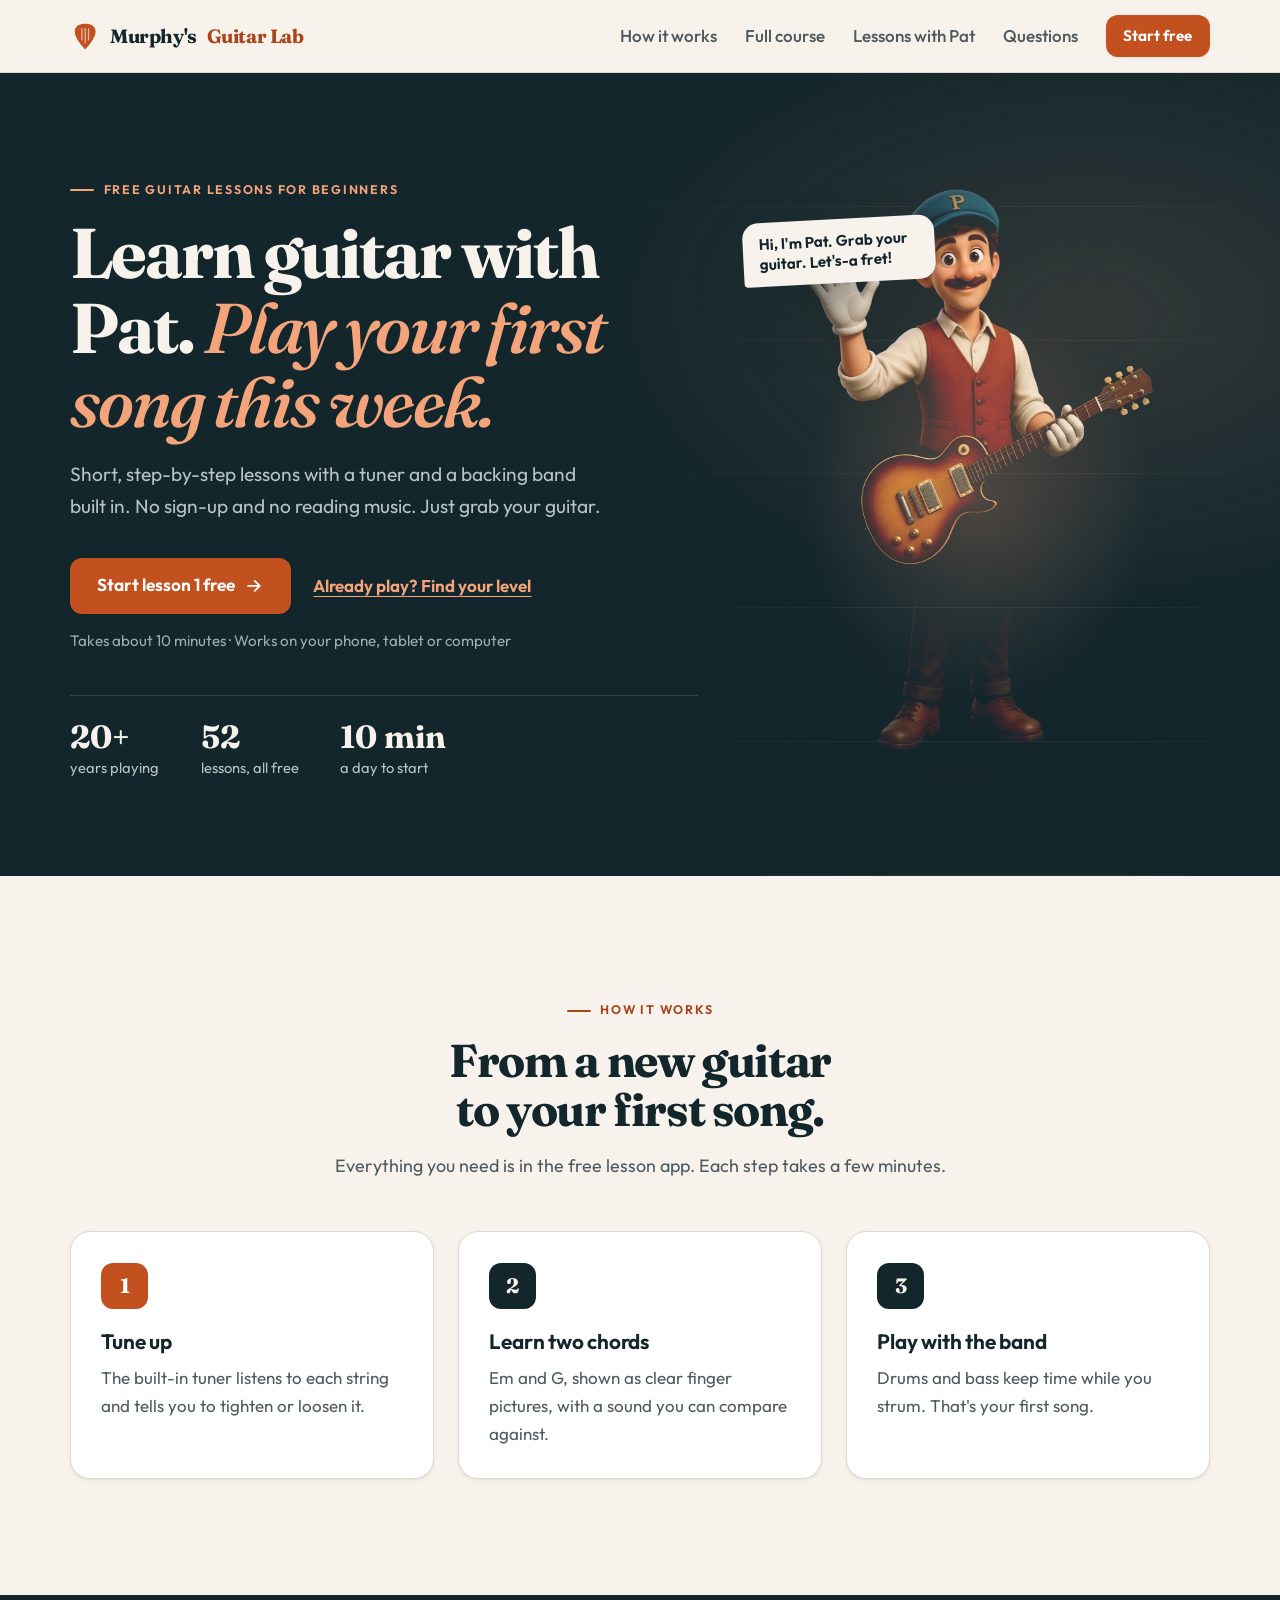
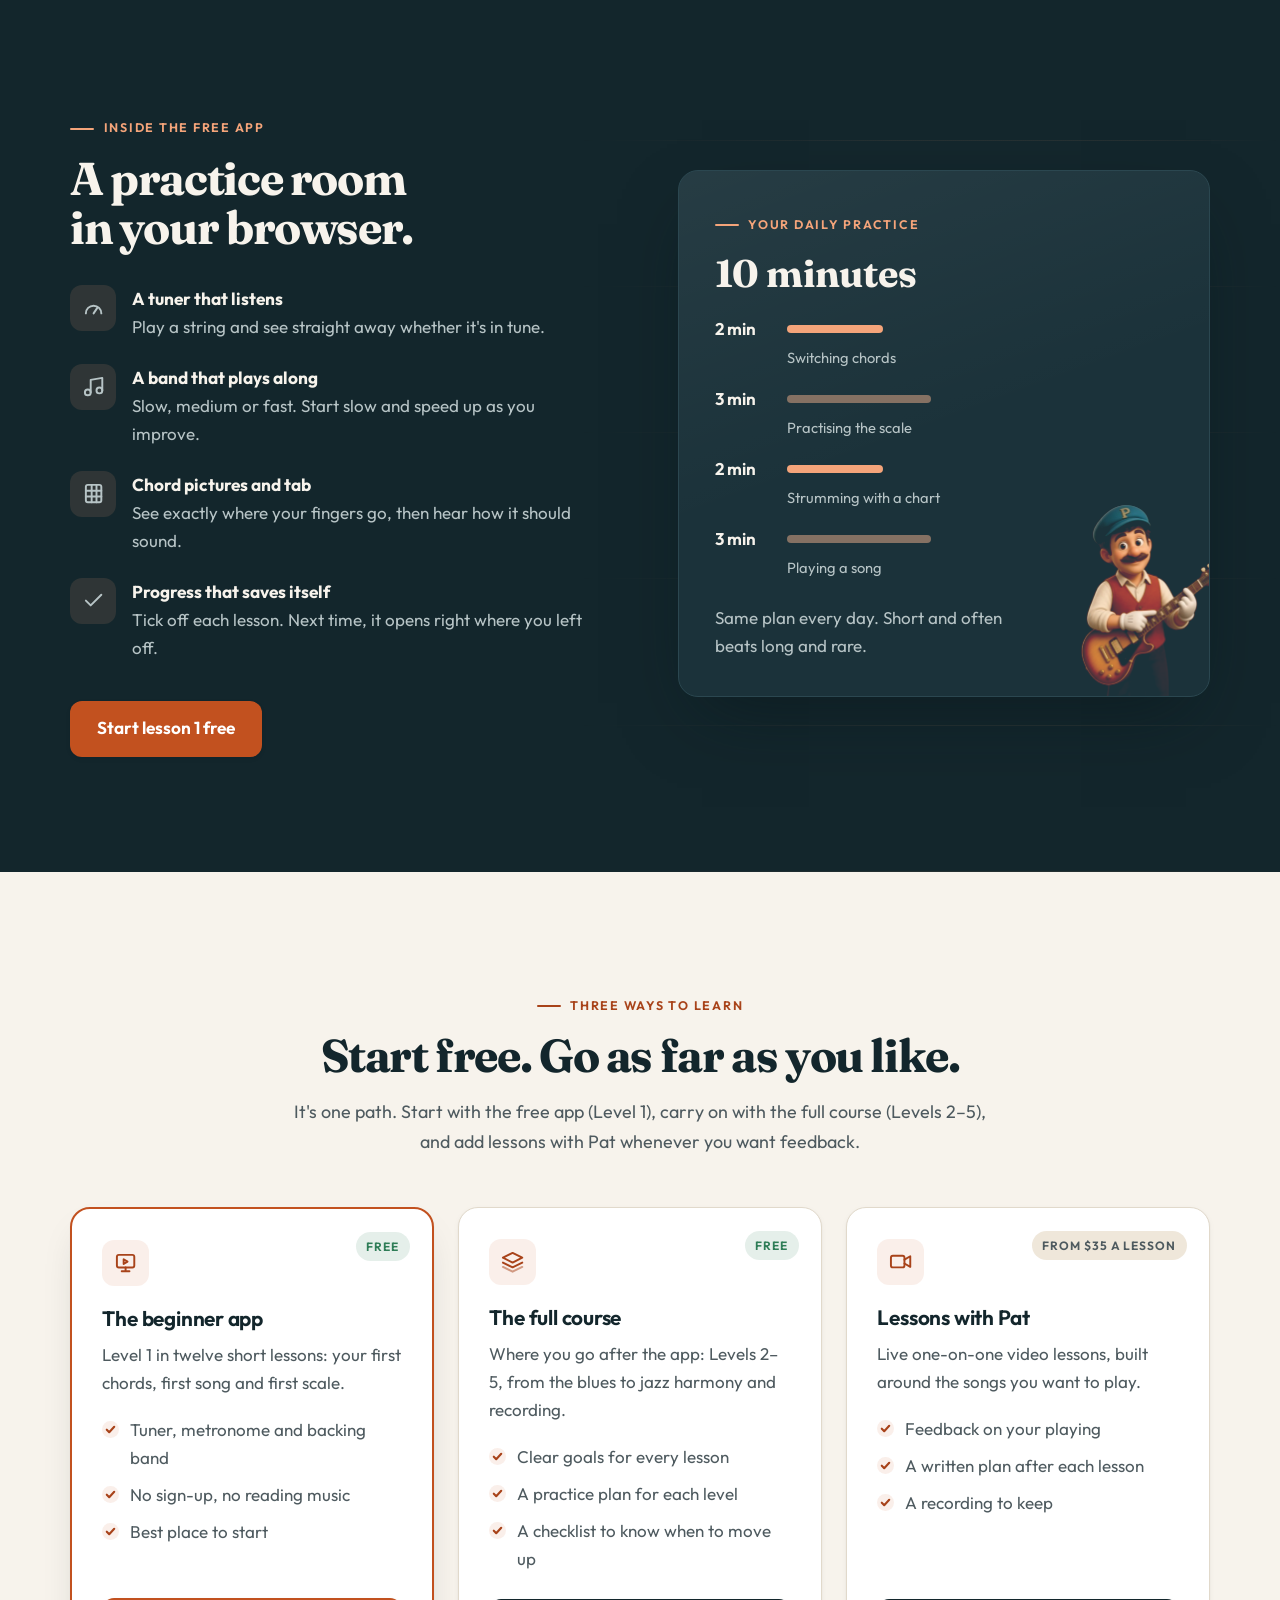
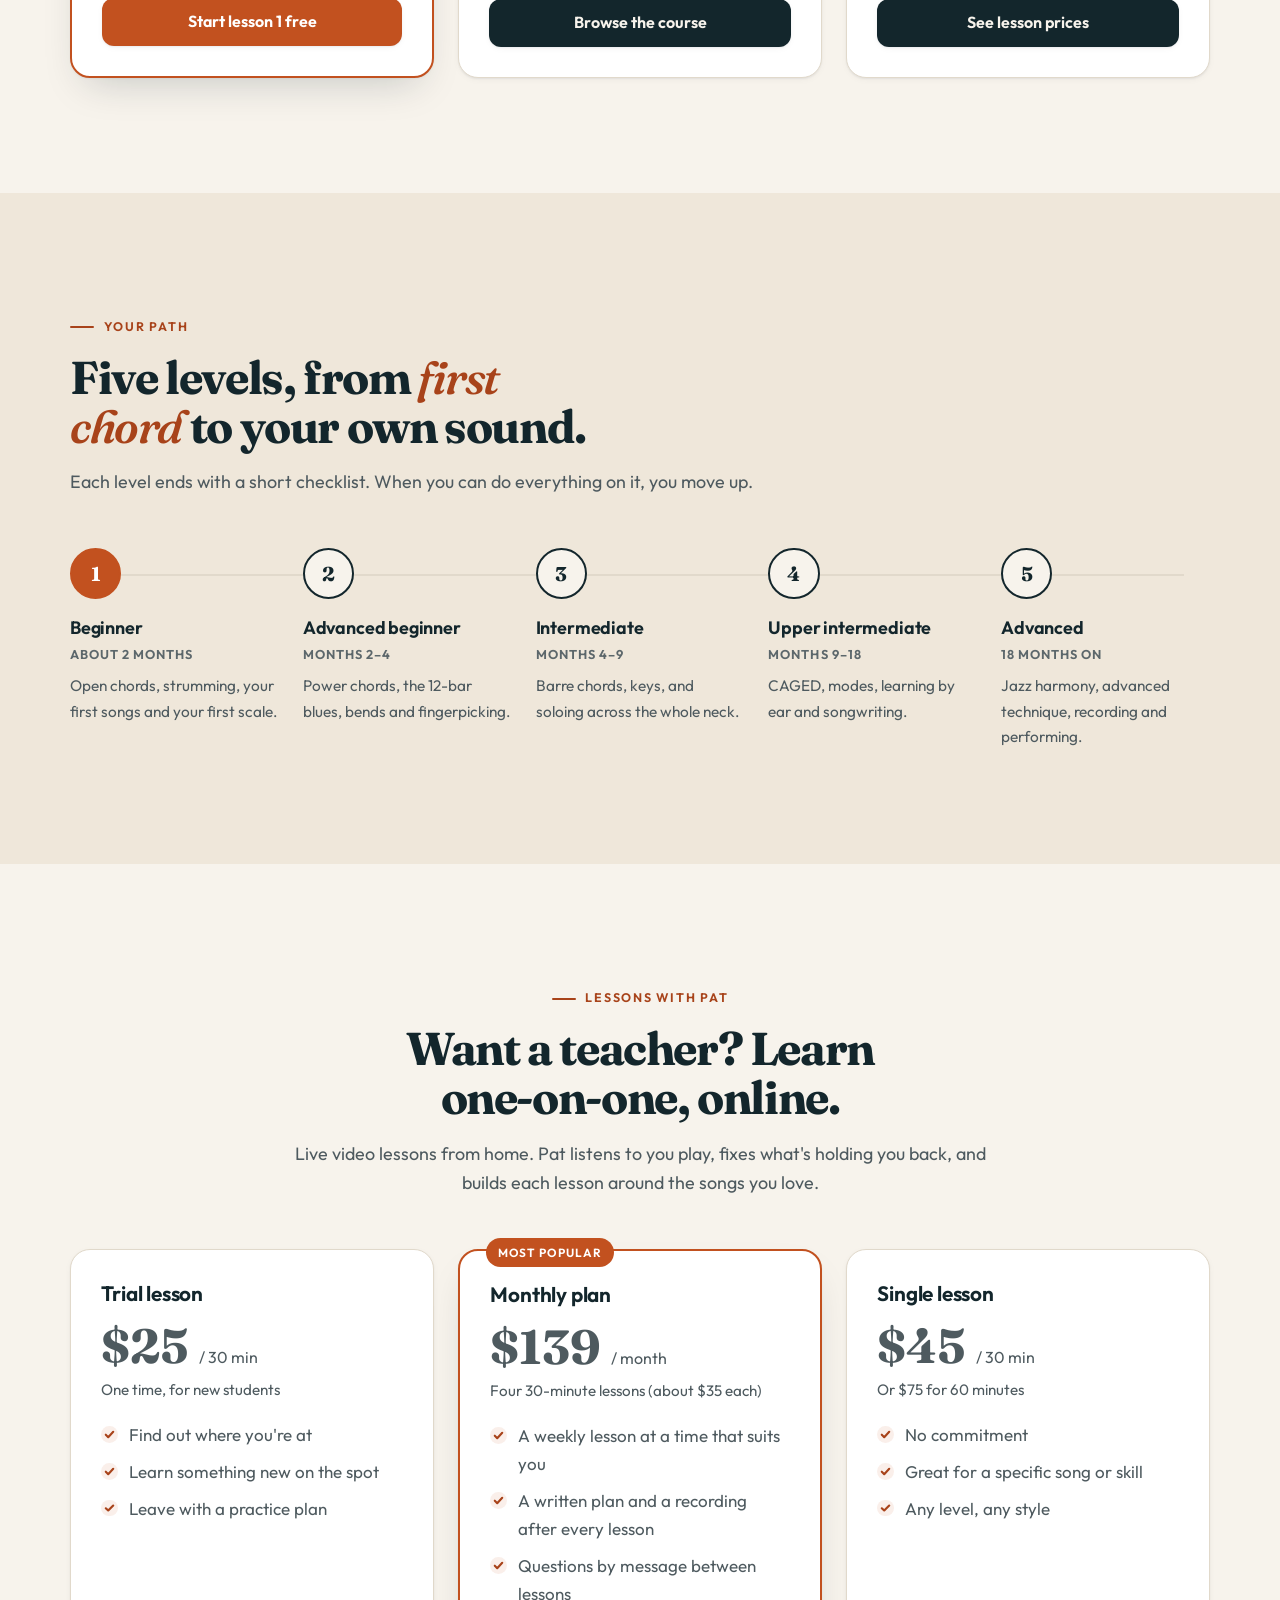
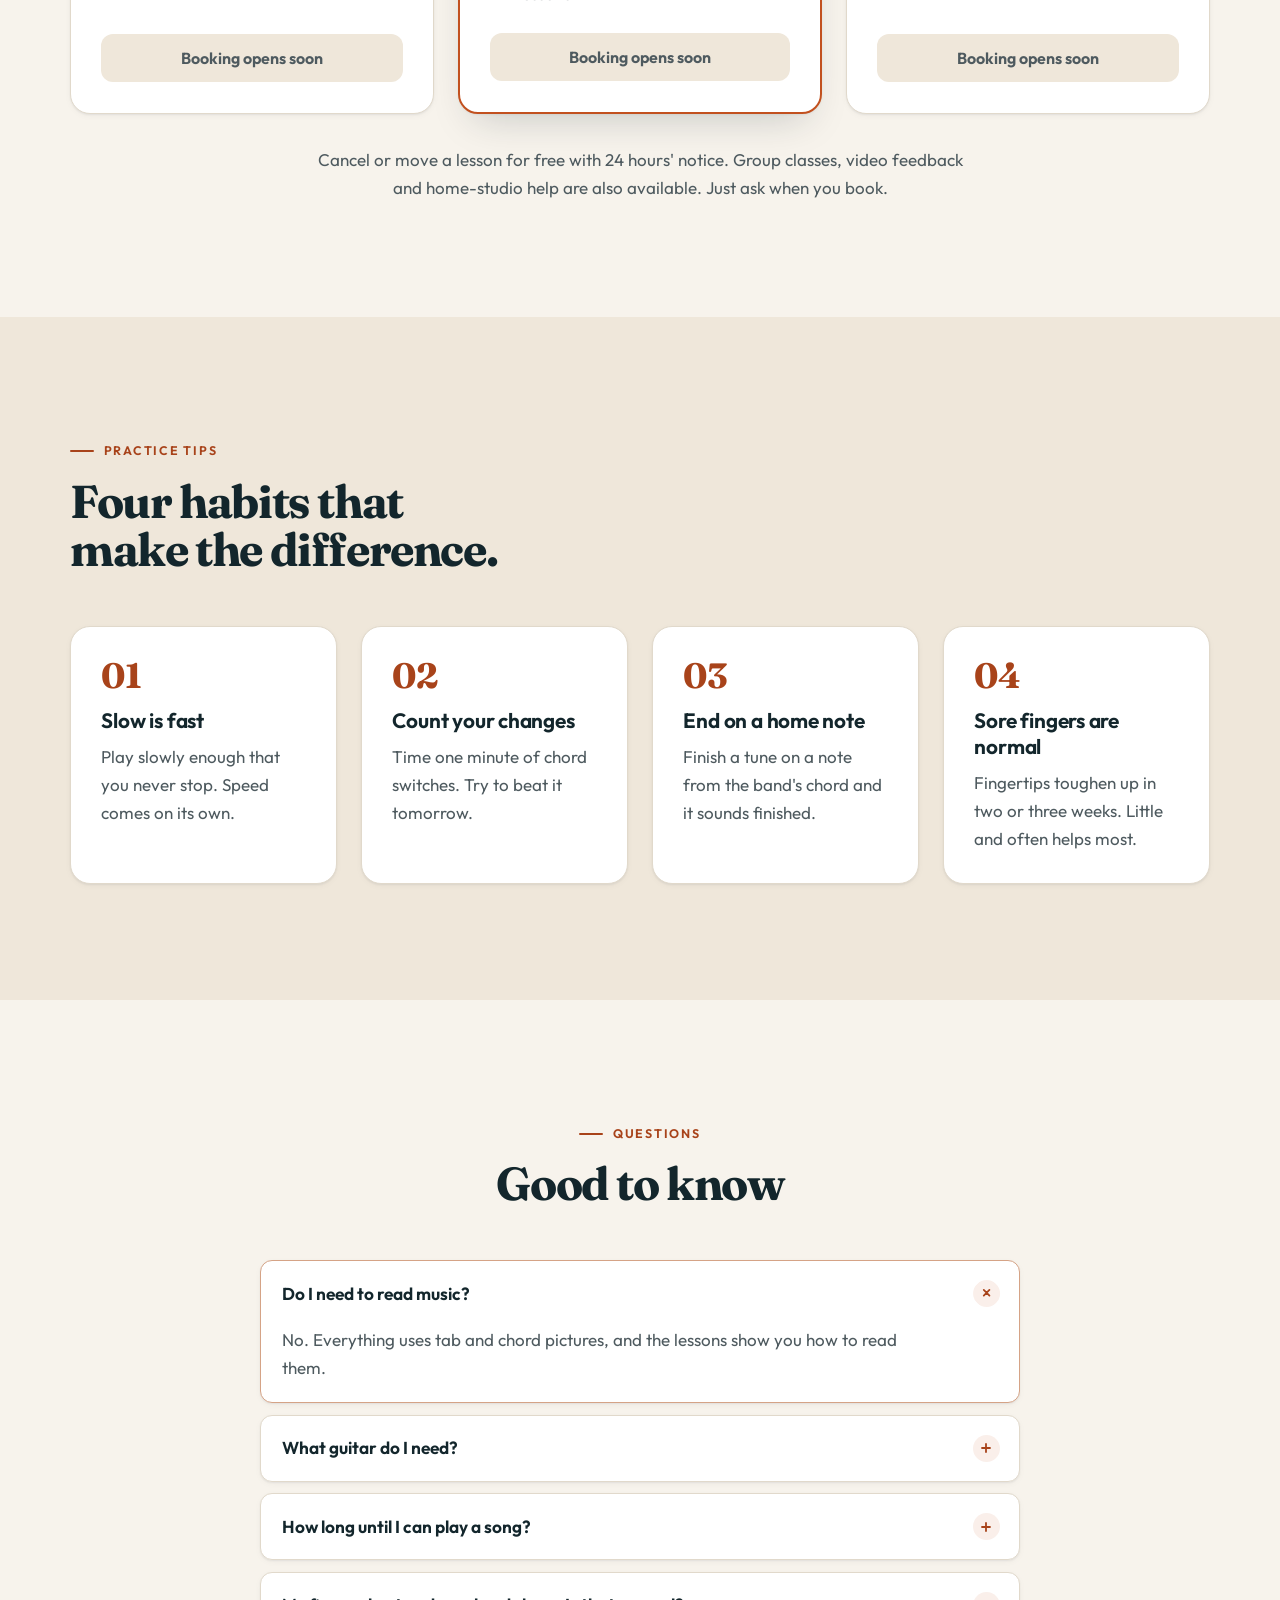
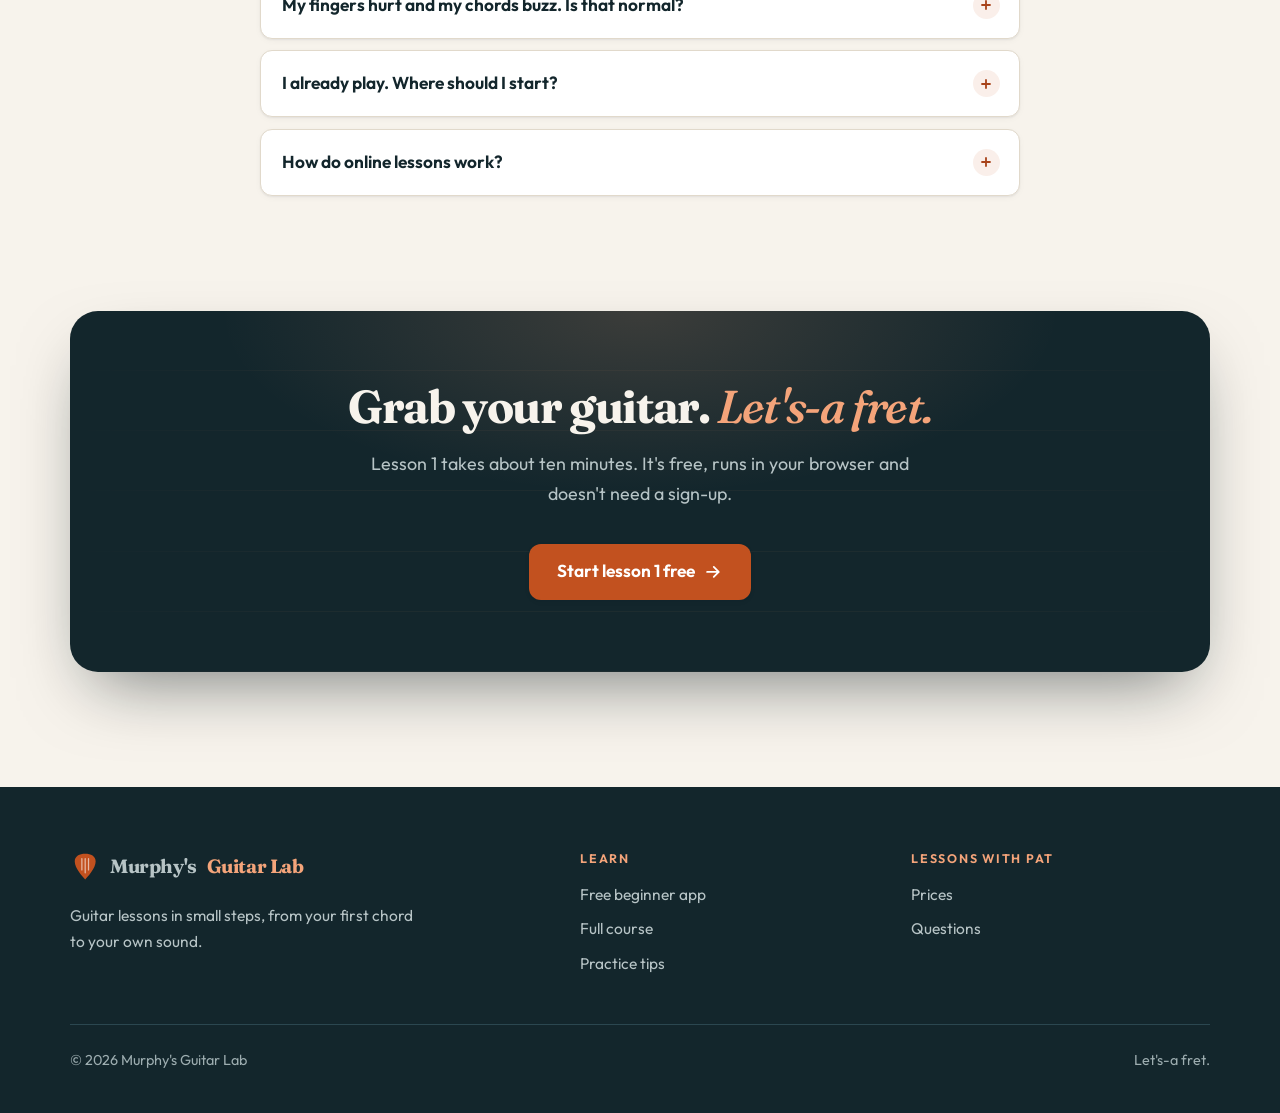
==== commit 8b3996aa: "Teach better: one clear path, warm-ups, recording, help pages - Lesson app is now clearly Level 1 of" ====
--- a/index.html
+++ b/index.html
@@ -147,14 +147,14 @@
         <div class="section-head center" data-reveal>
           <p class="eyebrow">Three ways to learn</p>
           <h2 id="ways-title">Start free. Go as far as you like.</h2>
-          <p>All three follow the same step-by-step path, so you can switch at any time.</p>
+          <p>It's one path. Start with the free app (Level 1), carry on with the full course (Levels 2–5), and add lessons with Pat whenever you want feedback.</p>
         </div>
         <div class="cards three">
           <article class="card way featured lift" data-reveal>
             <span class="tag free">Free</span>
             <span class="icon"><svg viewBox="0 0 24 24" fill="none" stroke="currentColor" stroke-width="2" stroke-linecap="round" stroke-linejoin="round" aria-hidden="true"><rect x="3" y="4" width="18" height="13" rx="2"/><path d="M10 8.5v5l4-2.5-4-2.5zM8 21h8M12 17v4"/></svg></span>
             <h3>The beginner app</h3>
-            <p>Twelve short lessons: your first chords, first song and first scale.</p>
+            <p>Level 1 in twelve short lessons: your first chords, first song and first scale.</p>
             <ul class="check-list">
               <li>Tuner, metronome and backing band</li>
               <li>No sign-up, no reading music</li>
@@ -166,7 +166,7 @@
             <span class="tag free">Free</span>
             <span class="icon"><svg viewBox="0 0 24 24" fill="none" stroke="currentColor" stroke-width="2" stroke-linecap="round" stroke-linejoin="round" aria-hidden="true"><path d="M12 3 2 8l10 5 10-5-10-5z"/><path d="m2 13 10 5 10-5"/><path d="m2 17.5 10 5 10-5" opacity=".5"/></svg></span>
             <h3>The full course</h3>
-            <p>Forty lessons in five levels, from open chords to jazz harmony and recording.</p>
+            <p>Where you go after the app: Levels 2–5, from the blues to jazz harmony and recording.</p>
             <ul class="check-list">
               <li>Clear goals for every lesson</li>
               <li>A practice plan for each level</li>
@@ -286,11 +286,15 @@
           </details>
           <details>
             <summary>What guitar do I need?</summary>
-            <p>Any acoustic or electric guitar works, as long as it's in tune. Lesson 1 has a tuner that listens through your microphone.</p>
+            <p>Any acoustic, electric or nylon-string guitar works. Lesson 1 has a tuner that listens through your microphone. For help choosing a guitar and making it easier to play, see <a href="lessons.html#pE">Gear and setup</a>.</p>
           </details>
           <details>
             <summary>How long until I can play a song?</summary>
             <p>Most people can play their first song with the backing band within a week of practising 10 minutes a day.</p>
+          </details>
+          <details>
+            <summary>My fingers hurt and my chords buzz. Is that normal?</summary>
+            <p>Yes. Sore fingertips for the first few weeks, buzzing strings and slow chord changes happen to everyone. <a href="lessons.html#pN">What's normal</a> explains each one and what helps.</p>
           </details>
           <details>
             <summary>I already play. Where should I start?</summary>
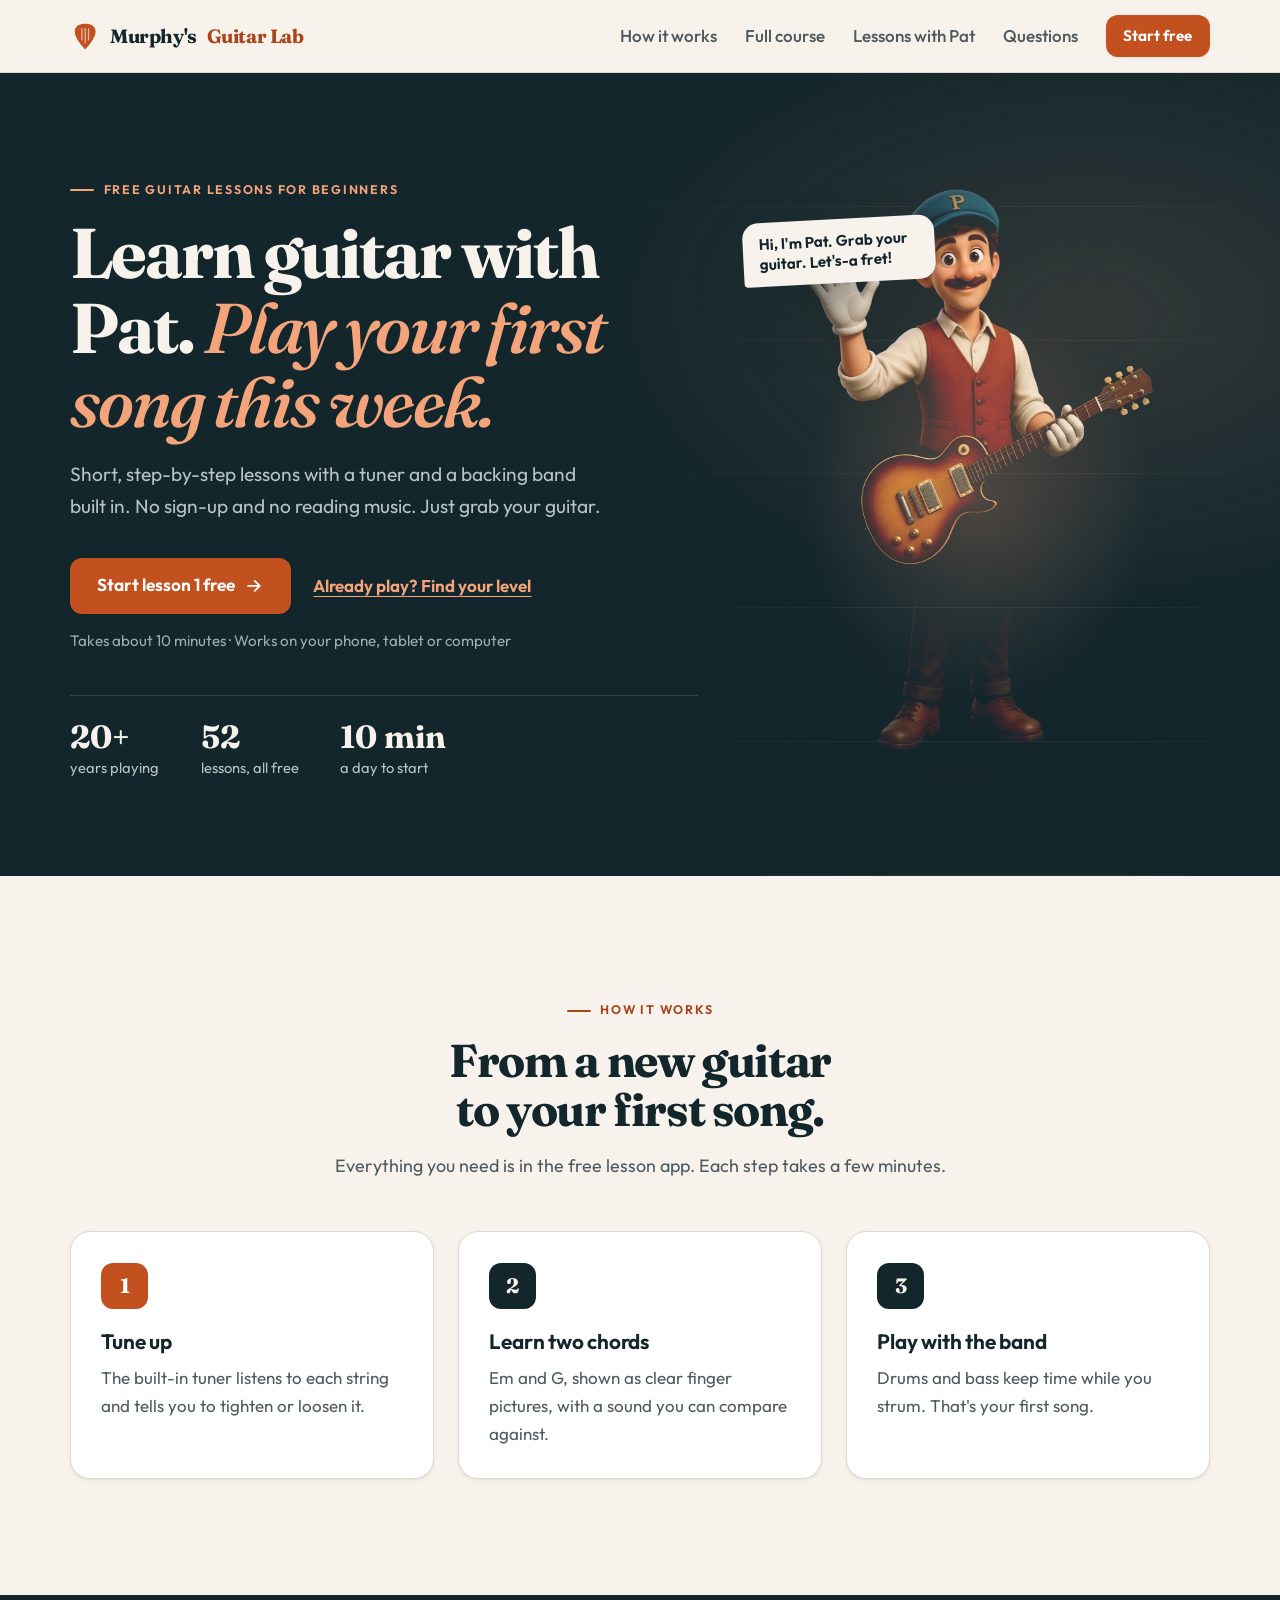
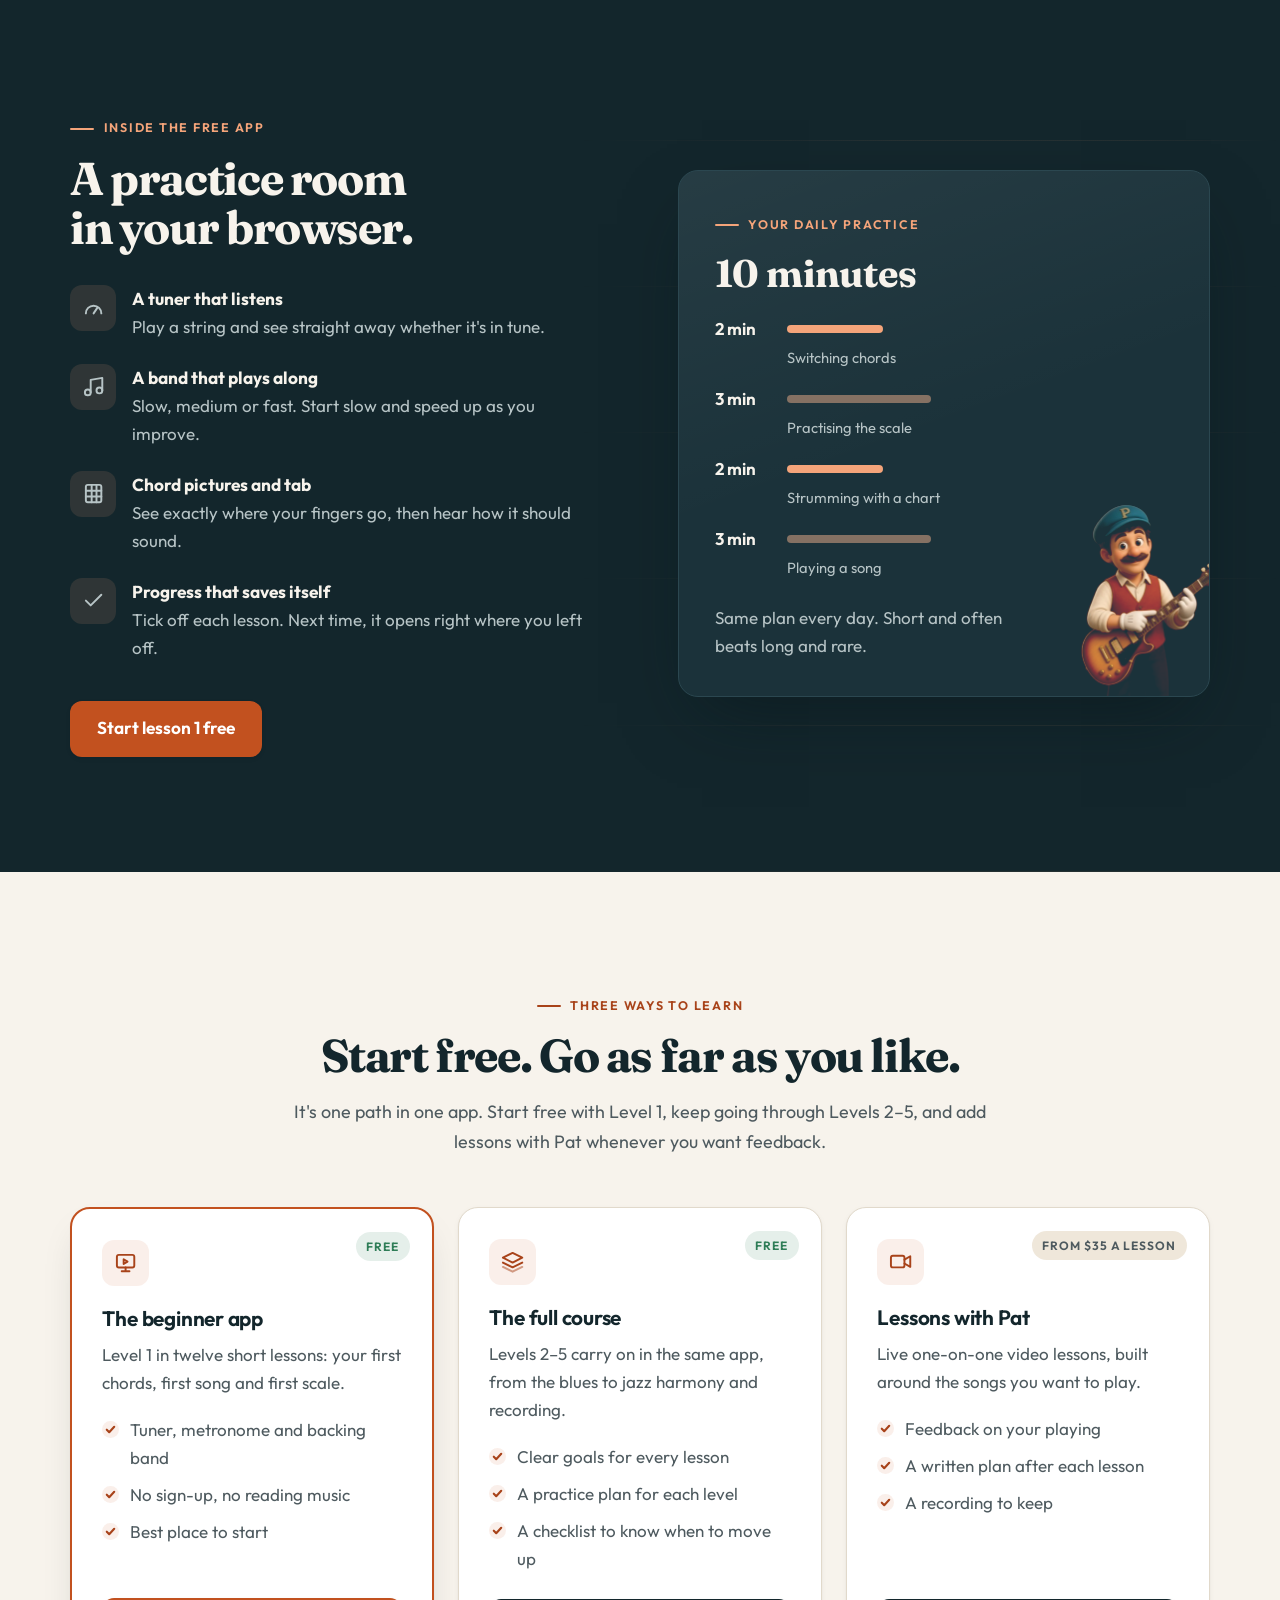
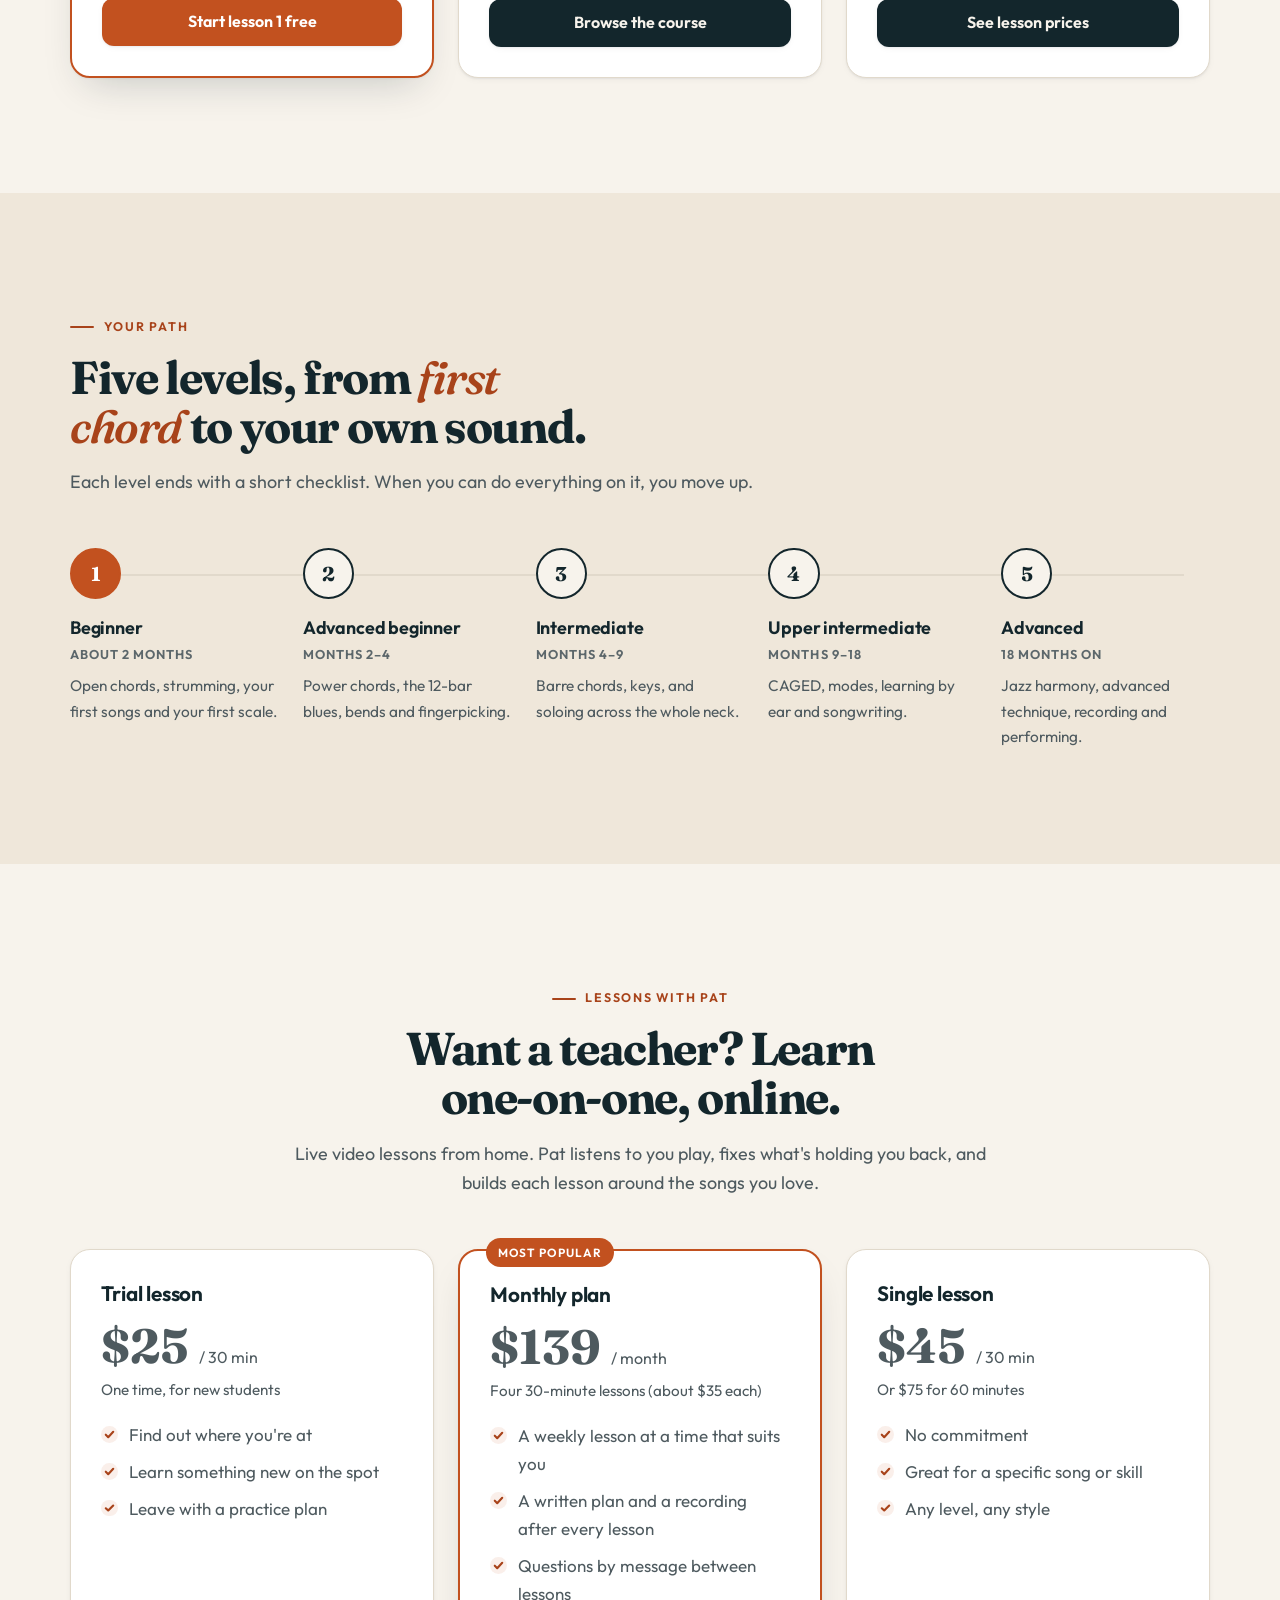
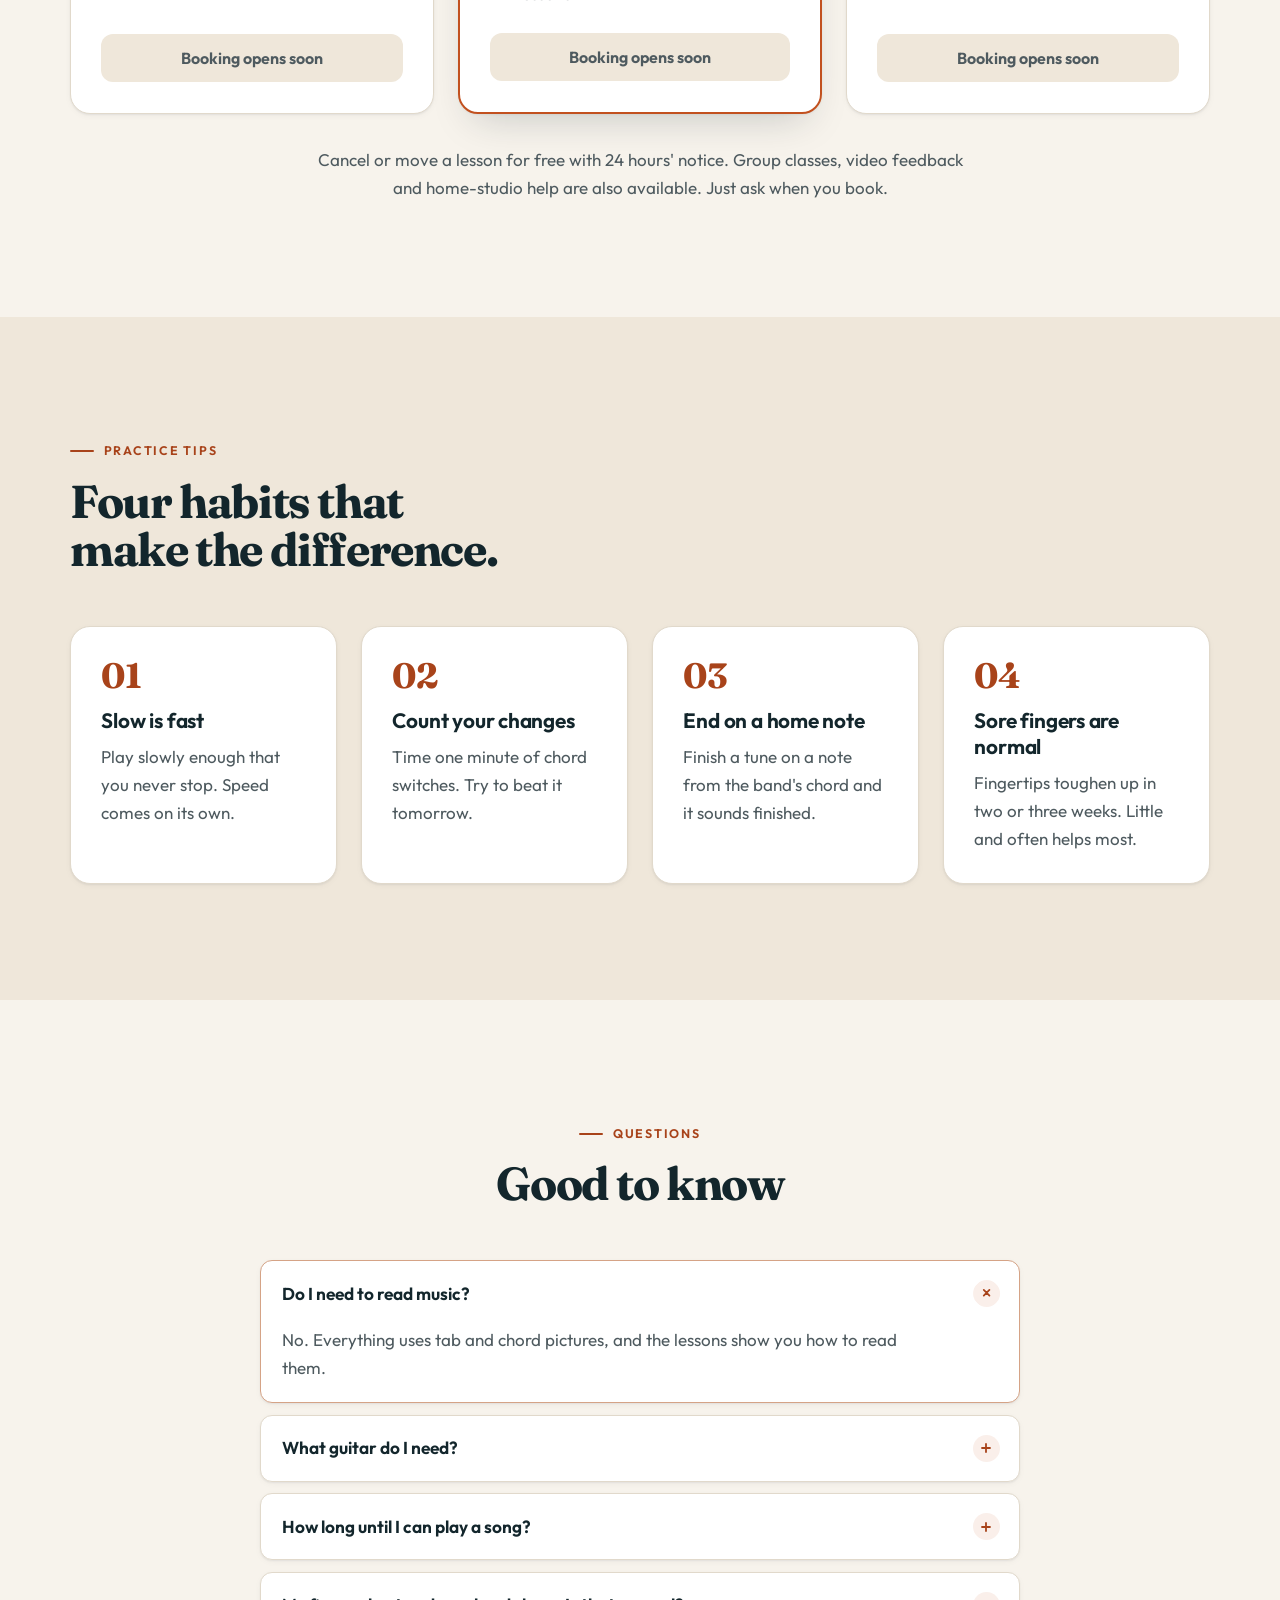
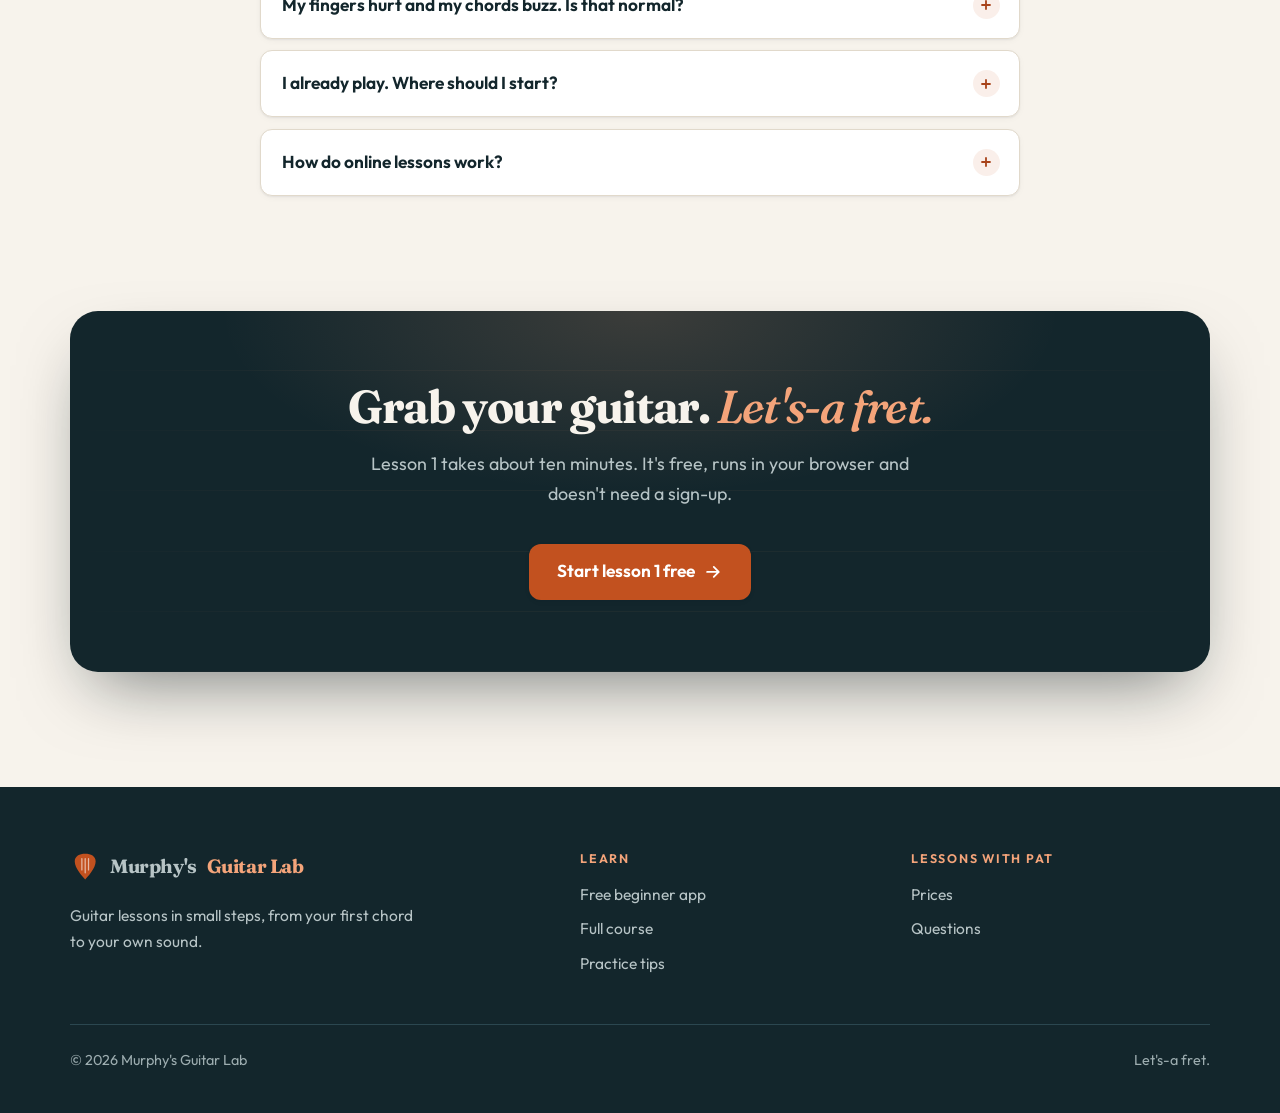
==== commit e02fede2: "Put all five levels in one lesson app, with a lock switch - Levels 2–5 (32 lessons) now live in the " ====
--- a/index.html
+++ b/index.html
@@ -147,7 +147,7 @@
         <div class="section-head center" data-reveal>
           <p class="eyebrow">Three ways to learn</p>
           <h2 id="ways-title">Start free. Go as far as you like.</h2>
-          <p>It's one path. Start with the free app (Level 1), carry on with the full course (Levels 2–5), and add lessons with Pat whenever you want feedback.</p>
+          <p>It's one path in one app. Start free with Level 1, keep going through Levels 2–5, and add lessons with Pat whenever you want feedback.</p>
         </div>
         <div class="cards three">
           <article class="card way featured lift" data-reveal>
@@ -166,7 +166,7 @@
             <span class="tag free">Free</span>
             <span class="icon"><svg viewBox="0 0 24 24" fill="none" stroke="currentColor" stroke-width="2" stroke-linecap="round" stroke-linejoin="round" aria-hidden="true"><path d="M12 3 2 8l10 5 10-5-10-5z"/><path d="m2 13 10 5 10-5"/><path d="m2 17.5 10 5 10-5" opacity=".5"/></svg></span>
             <h3>The full course</h3>
-            <p>Where you go after the app: Levels 2–5, from the blues to jazz harmony and recording.</p>
+            <p>Levels 2–5 carry on in the same app, from the blues to jazz harmony and recording.</p>
             <ul class="check-list">
               <li>Clear goals for every lesson</li>
               <li>A practice plan for each level</li>
@@ -199,11 +199,11 @@
           <p>Each level ends with a short checklist. When you can do everything on it, you move up.</p>
         </div>
         <ol class="path">
-          <li data-reveal><a href="course.html#level-1"><span class="dot">1</span><h3>Beginner</h3><span class="when">About 2 months</span><p>Open chords, strumming, your first songs and your first scale.</p></a></li>
-          <li data-reveal style="--d:.06s"><a href="course.html#level-2"><span class="dot">2</span><h3>Advanced beginner</h3><span class="when">Months 2–4</span><p>Power chords, the 12-bar blues, bends and fingerpicking.</p></a></li>
-          <li data-reveal style="--d:.12s"><a href="course.html#level-3"><span class="dot">3</span><h3>Intermediate</h3><span class="when">Months 4–9</span><p>Barre chords, keys, and soloing across the whole neck.</p></a></li>
-          <li data-reveal style="--d:.18s"><a href="course.html#level-4"><span class="dot">4</span><h3>Upper intermediate</h3><span class="when">Months 9–18</span><p>CAGED, modes, learning by ear and songwriting.</p></a></li>
-          <li data-reveal style="--d:.24s"><a href="course.html#level-5"><span class="dot">5</span><h3>Advanced</h3><span class="when">18 months on</span><p>Jazz harmony, advanced technique, recording and performing.</p></a></li>
+          <li data-reveal><a href="lessons.html#p1"><span class="dot">1</span><h3>Beginner</h3><span class="when">About 2 months</span><p>Open chords, strumming, your first songs and your first scale.</p></a></li>
+          <li data-reveal style="--d:.06s"><a href="lessons.html#L2"><span class="dot">2</span><h3>Advanced beginner</h3><span class="when">Months 2–4</span><p>Power chords, the 12-bar blues, bends and fingerpicking.</p></a></li>
+          <li data-reveal style="--d:.12s"><a href="lessons.html#L3"><span class="dot">3</span><h3>Intermediate</h3><span class="when">Months 4–9</span><p>Barre chords, keys, and soloing across the whole neck.</p></a></li>
+          <li data-reveal style="--d:.18s"><a href="lessons.html#L4"><span class="dot">4</span><h3>Upper intermediate</h3><span class="when">Months 9–18</span><p>CAGED, modes, learning by ear and songwriting.</p></a></li>
+          <li data-reveal style="--d:.24s"><a href="lessons.html#L5"><span class="dot">5</span><h3>Advanced</h3><span class="when">18 months on</span><p>Jazz harmony, advanced technique, recording and performing.</p></a></li>
         </ol>
       </div>
     </section>
